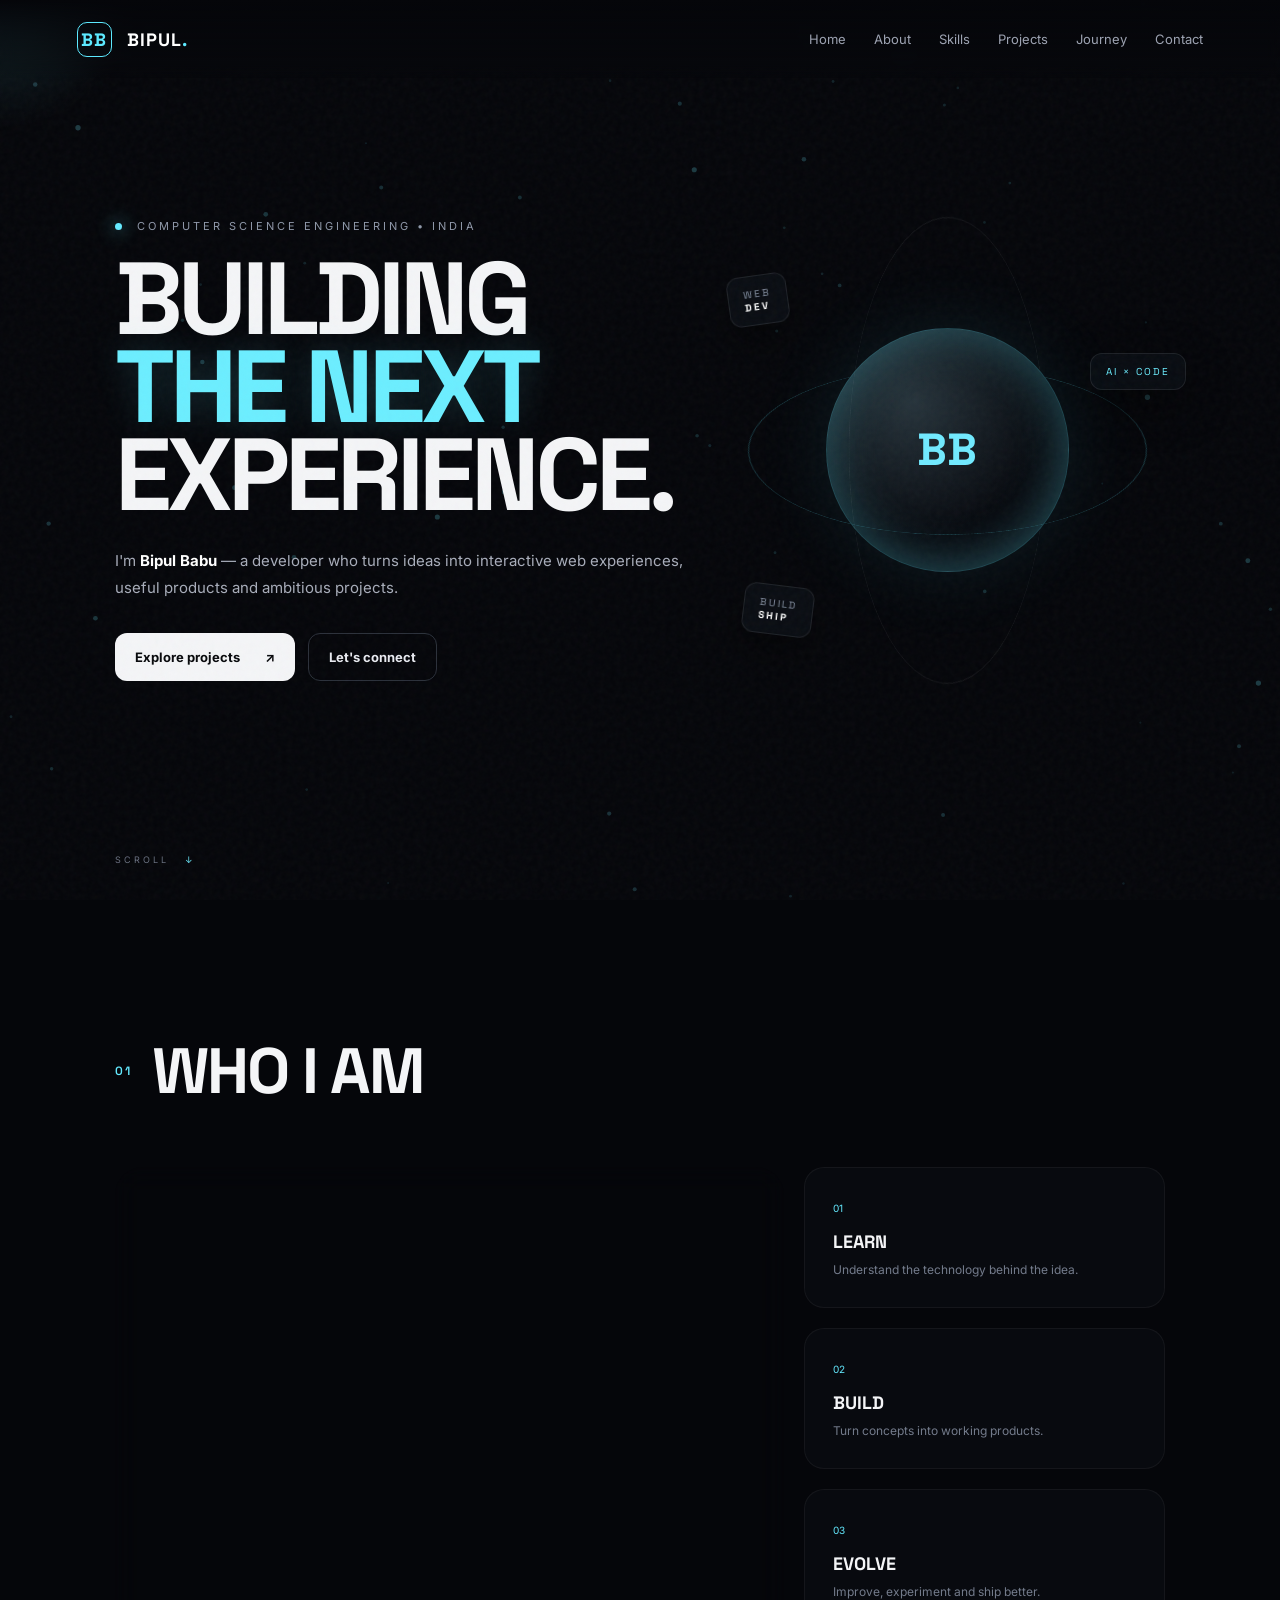
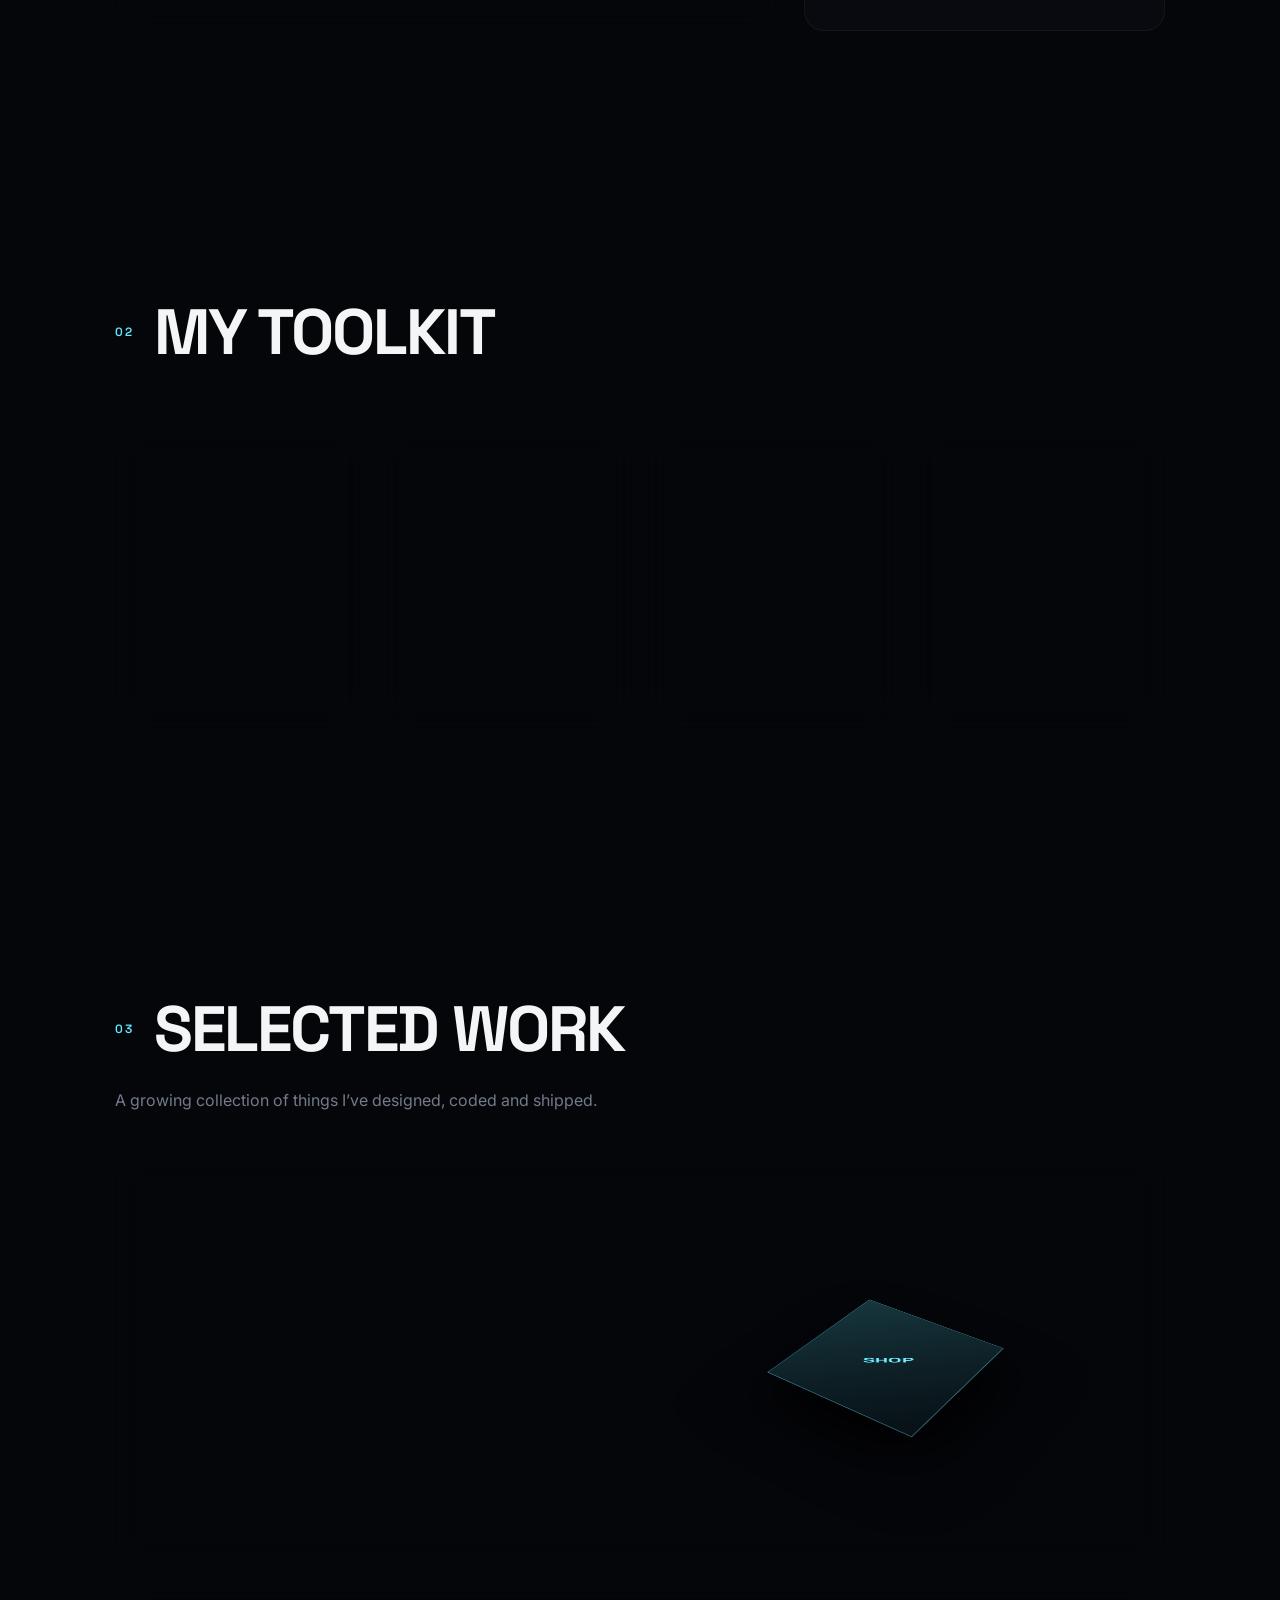
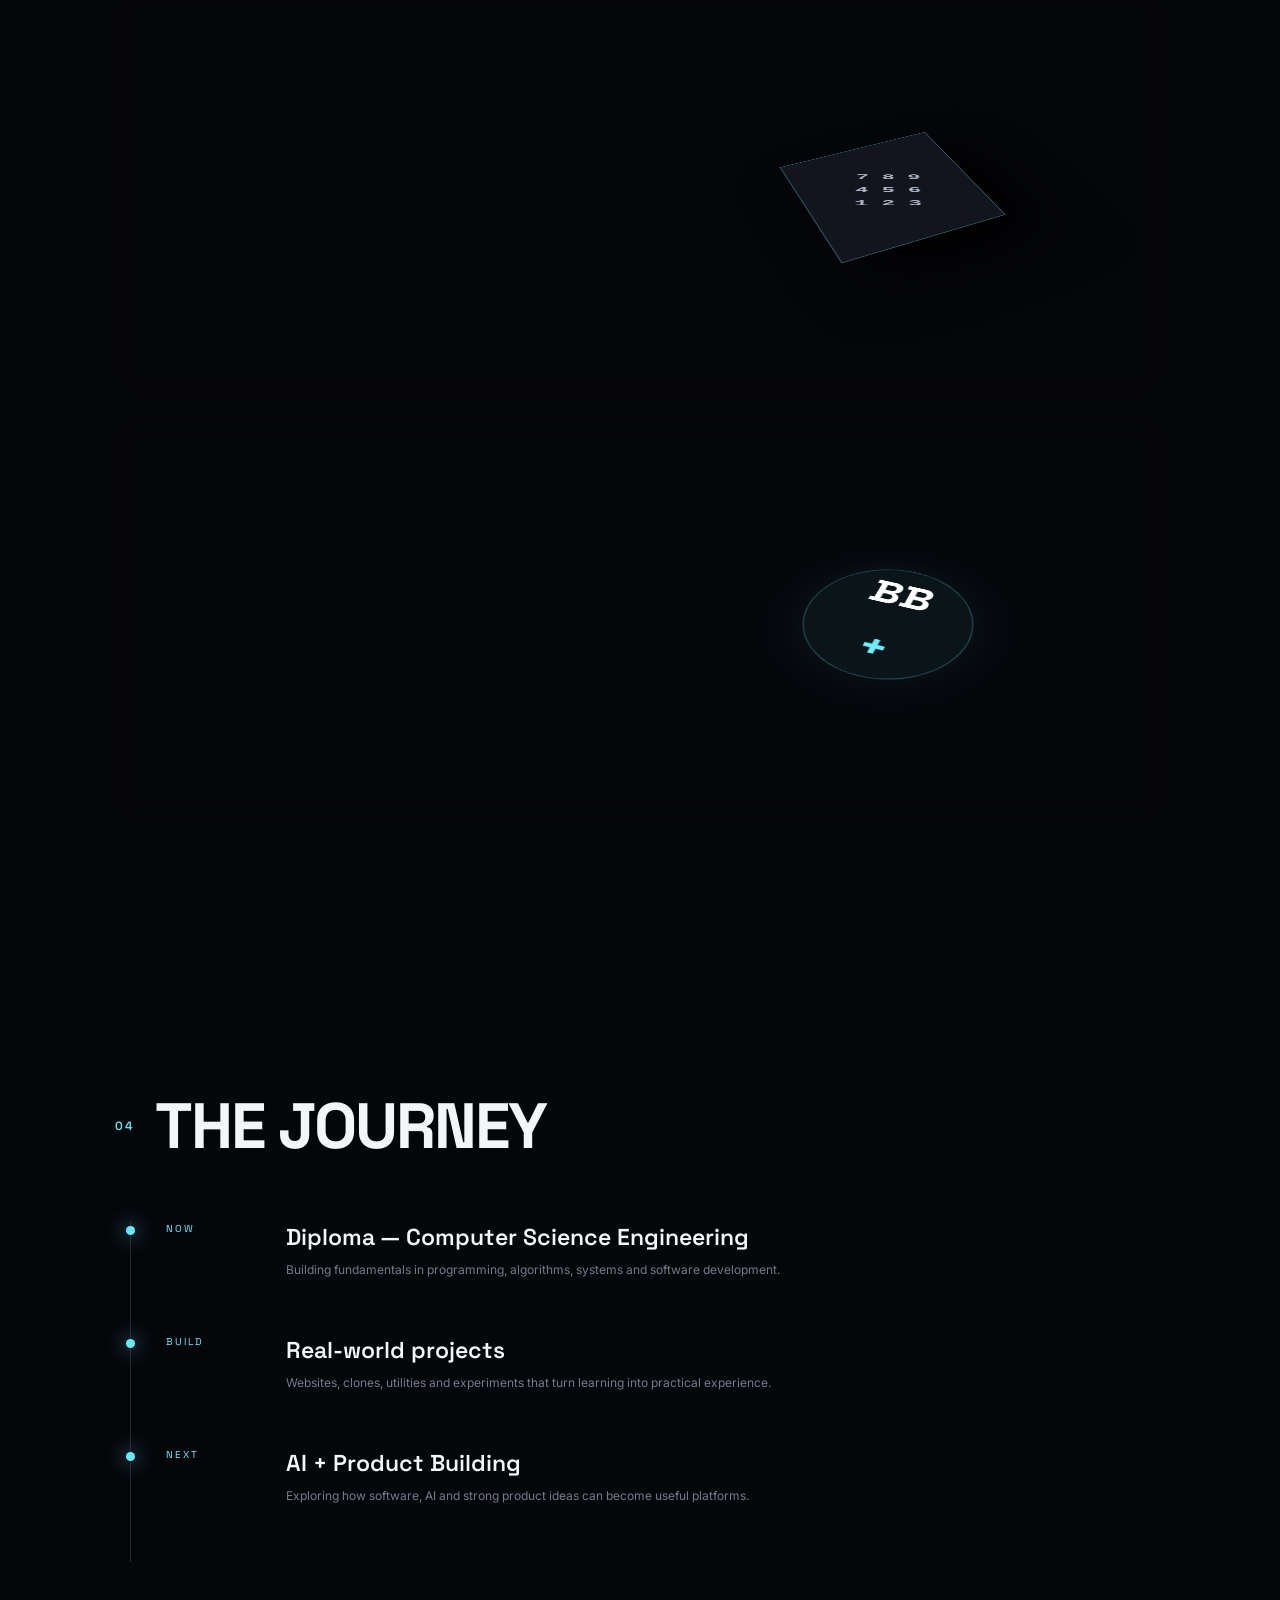
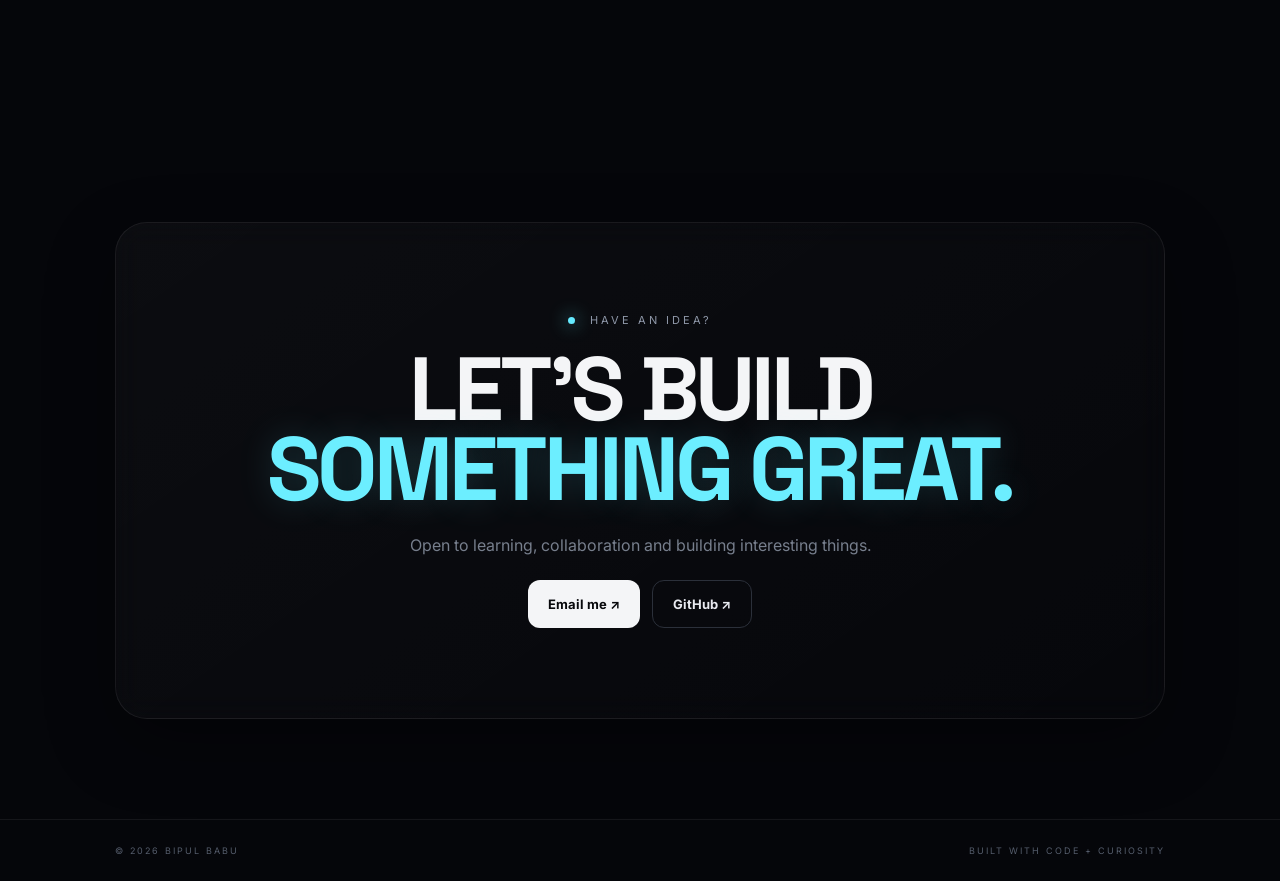
==== index.html @ e961d366 "Update project link for NexaCart" ====
<!DOCTYPE html>
<html lang="en">
<head>
  <meta charset="UTF-8">
  <meta name="viewport" content="width=device-width, initial-scale=1.0">
  <meta name="description" content="Bipul Babu — Computer Science Engineering student, developer and builder.">
  <title>Bipul Babu | Developer Portfolio</title>
  <link rel="preconnect" href="https://fonts.googleapis.com">
  <link rel="preconnect" href="https://fonts.gstatic.com" crossorigin>
  <link href="https://fonts.googleapis.com/css2?family=Inter:wght@400;500;600;700;800&family=Space+Grotesk:wght@500;600;700&display=swap" rel="stylesheet">
  <link rel="stylesheet" href="style.css">
</head>
<body>
  <div class="cursor-glow"></div>
  <canvas id="scene"></canvas>
  <div class="noise"></div>

  <header class="nav">
    <a class="brand" href="#home"><span>BB</span> BIPUL<span class="dot">.</span></a>
    <button class="menu-btn" aria-label="Open menu"><span></span><span></span></button>
    <nav>
      <a href="#home">Home</a><a href="#about">About</a><a href="#skills">Skills</a>
      <a href="#projects">Projects</a><a href="#journey">Journey</a><a href="#contact">Contact</a>
    </nav>
  </header>

  <main>
    <section id="home" class="hero">
      <div class="hero-copy reveal">
        <p class="eyebrow"><i></i> COMPUTER SCIENCE ENGINEERING • INDIA</p>
        <h1>BUILDING<br><span>THE NEXT</span><br>EXPERIENCE.</h1>
        <p class="hero-text">I'm <b>Bipul Babu</b> — a developer who turns ideas into interactive web experiences, useful products and ambitious projects.</p>
        <div class="hero-actions">
          <a class="btn primary" href="#projects">Explore projects <b>↗</b></a>
          <a class="btn ghost" href="#contact">Let's connect</a>
        </div>
      </div>
      <div class="hero-orb">
        <div class="orb-ring ring1"></div><div class="orb-ring ring2"></div>
        <div class="orb-core"><span>BB</span></div>
        <div class="float-card c1">WEB<br><strong>DEV</strong></div>
        <div class="float-card c2">AI × CODE</div>
        <div class="float-card c3">BUILD<br><strong>SHIP</strong></div>
      </div>
      <div class="scroll">SCROLL <span>↓</span></div>
    </section>

    <section id="about" class="section about">
      <div class="section-head reveal"><span>01</span><h2>WHO I AM</h2></div>
      <div class="about-grid">
        <div class="about-card glass reveal">
          <p class="big">Curious mind.<br><span>Builder's mindset.</span></p>
          <p>I’m a Computer Science Engineering diploma student focused on coding, web development and AI-powered technology. I enjoy learning by building real projects—not just watching tutorials.</p>
          <div class="stats"><div><b>∞</b><small>Curiosity</small></div><div><b>24/7</b><small>Learning</small></div><div><b>1</b><small>Goal: Build</small></div></div>
        </div>
        <div class="about-side reveal">
          <div class="mini-card"><span>01</span><b>LEARN</b><p>Understand the technology behind the idea.</p></div>
          <div class="mini-card"><span>02</span><b>BUILD</b><p>Turn concepts into working products.</p></div>
          <div class="mini-card"><span>03</span><b>EVOLVE</b><p>Improve, experiment and ship better.</p></div>
        </div>
      </div>
    </section>

    <section id="skills" class="section">
      <div class="section-head reveal"><span>02</span><h2>MY TOOLKIT</h2></div>
      <div class="skills-grid">
        <div class="skill-card glass reveal"><span>01</span><h3>FRONTEND</h3><p>HTML • CSS • JavaScript</p><div class="skill-orbit">{"code":"&lt;/&gt;"}</div></div>
        <div class="skill-card glass reveal"><span>02</span><h3>PROGRAMMING</h3><p>C • Python • Problem Solving</p><div class="skill-orbit">{"logic":"01"}</div></div>
        <div class="skill-card glass reveal"><span>03</span><h3>TOOLS</h3><p>Git • GitHub • VS Code</p><div class="skill-orbit">{"ship":true}</div></div>
        <div class="skill-card glass reveal"><span>04</span><h3>EXPLORING</h3><p>AI • App Ideas • Product Building</p><div class="skill-orbit">{"future":"∞"}</div></div>
      </div>
    </section>
    

    <section id="projects" class="section projects">
      <div class="section-head reveal"><span>03</span><h2>SELECTED WORK</h2></div>
      <p class="section-sub reveal">A growing collection of things I’ve designed, coded and shipped.</p>
      <div class="project-list">
        <article class="project glass reveal">
          <div class="project-no">01</div><div class="project-info"><p>ECOMMERCE • HTML / CSS / JS</p><h3>NEXA<br><em>CART</em></h3><span>Responsive shopping experience with product search, cart, wishlist, login and checkout UI.</span><div class="tags"><b>SEARCH</b><b>CART</b><b>WISHLIST</b><b>RESPONSIVE</b></div></div>
          <div class="project-visual amazon"><div class="cube"><span>SHOP</span></div></div>
          <a class="project-link" href="https://bipulbabu.github.io/portfolio/amazon-clone/" target="_blank" aria-label="NexaCart project link">↗</a>
        </article>
        <article class="project glass reveal">
          <div class="project-no">02</div><div class="project-info"><p>UTILITY • HTML / CSS / JS</p><h3>SMART<br><em>CALCULATOR</em></h3><span>A clean responsive calculator project built to practice interactive JavaScript and UI logic.</span><div class="tags"><b>JAVASCRIPT</b><b>UI</b><b>LOGIC</b></div></div>
          <div class="project-visual calc"><div class="calc3d"><span>7 8 9<br>4 5 6<br>1 2 3</span></div></div>
<a class="project-link" href="https://bipulbabu.github.io/portfolio/calcsphere/" target="_blank" aria-label="CalcSphere project link">↗</a>
          
        </article>
        <article class="project glass reveal">
          <div class="project-no">03</div><div class="project-info"><p>PORTFOLIO • HTML / CSS / JS</p><h3>THIS<br><em>PORTFOLIO</em></h3><span>A 3D-inspired personal space designed to grow with future projects and experiments.</span><div class="tags"><b>3D UI</b><b>ANIMATION</b><b>GITHUB</b></div></div>
          <div class="project-visual future"><div class="future3d">BB<span>+</span></div></div>
          <a class="project-link" href="#home" aria-label="Portfolio home">↗</a>
        </article>
      </div>
    </section>

    <section id="journey" class="section journey">
      <div class="section-head reveal"><span>04</span><h2>THE JOURNEY</h2></div>
      <div class="timeline">
        <div class="time-item reveal"><span>NOW</span><div><h3>Diploma — Computer Science Engineering</h3><p>Building fundamentals in programming, algorithms, systems and software development.</p></div></div>
        <div class="time-item reveal"><span>BUILD</span><div><h3>Real-world projects</h3><p>Websites, clones, utilities and experiments that turn learning into practical experience.</p></div></div>
        <div class="time-item reveal"><span>NEXT</span><div><h3>AI + Product Building</h3><p>Exploring how software, AI and strong product ideas can become useful platforms.</p></div></div>
      </div>
    </section>

    <section id="contact" class="section contact">
      <div class="contact-box glass reveal">
        <p class="eyebrow"><i></i> HAVE AN IDEA?</p>
        <h2>LET'S BUILD<br><span>SOMETHING GREAT.</span></h2>
        <p>Open to learning, collaboration and building interesting things.</p>
        <div class="contact-actions">
          <a class="btn primary" href="mailto:bipulbabu333@gmail.com">Email me ↗</a>
          <a class="btn ghost" href="https://github.com/bipulbabu" target="_blank" rel="noopener">GitHub ↗</a>
        </div>
      </div>
    </section>
  </main>

  <footer><span>© 2026 BIPUL BABU</span><span>BUILT WITH CODE + CURIOSITY</span></footer>
  <script src="script.js"></script>
</body>
</html>
---- style.css ----
*{box-sizing:border-box;margin:0;padding:0}html{scroll-behavior:smooth}body{background:#05060a;color:#f4f5f7;font-family:Inter,Arial,sans-serif;overflow-x:hidden}.noise{position:fixed;inset:0;pointer-events:none;z-index:20;opacity:.035;background-image:url("data:image/svg+xml,%3Csvg viewBox='0 0 180 180' xmlns='http://www.w3.org/2000/svg'%3E%3Cfilter id='n'%3E%3CfeTurbulence type='fractalNoise' baseFrequency='.9' numOctaves='4' stitchTiles='stitch'/%3E%3C/filter%3E%3Crect width='100%25' height='100%25' filter='url(%23n)'/%3E%3C/svg%3E")}.cursor-glow{position:fixed;width:280px;height:280px;border-radius:50%;pointer-events:none;z-index:1;transform:translate(-50%,-50%);background:radial-gradient(circle,rgba(104,240,255,.13),transparent 65%);mix-blend-mode:screen}#scene{position:fixed;inset:0;width:100%;height:100%;z-index:-2;opacity:.7}.nav{position:fixed;top:0;left:0;right:0;height:78px;display:flex;align-items:center;justify-content:space-between;padding:0 6vw;z-index:30;background:linear-gradient(#05060a,transparent);backdrop-filter:blur(8px)}.brand{font:700 18px "Space Grotesk";color:#fff;text-decoration:none;letter-spacing:1px}.brand span:first-child{display:inline-grid;place-items:center;width:35px;height:35px;margin-right:9px;border:1px solid #5de9ff;border-radius:10px;color:#5de9ff}.brand .dot{color:#5de9ff}.nav nav{display:flex;gap:28px}.nav nav a{color:#9da3b2;text-decoration:none;font-size:13px}.nav nav a:hover{color:#fff}.menu-btn{display:none}.hero{min-height:100vh;display:flex;align-items:center;position:relative;padding:100px 9vw}.hero-copy{width:56%;z-index:2}.eyebrow{font-size:11px;letter-spacing:3px;color:#8f98a9;margin-bottom:22px}.eyebrow i{display:inline-block;width:7px;height:7px;border-radius:50%;background:#65eaff;box-shadow:0 0 18px #65eaff;margin-right:9px}.hero h1{font:700 clamp(54px,8vw,120px)/.86 "Space Grotesk";letter-spacing:-5px}.hero h1 span,.contact h2 span{color:#6ceeff;text-shadow:0 0 35px rgba(108,238,255,.18)}.hero-text{max-width:590px;color:#a8adba;line-height:1.8;margin:28px 0 32px;font-size:15px}.hero-text b{color:#fff}.hero-actions{display:flex;gap:13px}.btn{display:inline-flex;align-items:center;gap:25px;padding:15px 20px;border-radius:12px;text-decoration:none;font-size:13px;font-weight:700}.primary{background:#f4f5f7;color:#08090c}.ghost{border:1px solid #2b303a;color:#e8eaf0}.hero-orb{position:absolute;right:7%;width:min(38vw,510px);height:min(38vw,510px);min-width:310px;min-height:310px;transform-style:preserve-3d;animation:float 7s ease-in-out infinite}.orb-core{position:absolute;inset:25%;border-radius:50%;display:grid;place-items:center;background:radial-gradient(circle at 35% 30%,#26333b,#07090e 60%);box-shadow:inset 0 0 50px #62eaff55,0 0 80px #55eaff18;transform:translateZ(60px);border:1px solid #5ee9ff44}.orb-core span{font:700 45px "Space Grotesk";color:#71eaff}.orb-ring{position:absolute;inset:9%;border:1px solid #5de9ff38;border-radius:50%;transform:rotateX(65deg) rotateZ(15deg)}.ring2{inset:2%;transform:rotateY(65deg) rotateZ(-20deg);border-color:#fff1}.float-card{position:absolute;padding:11px 15px;border:1px solid #ffffff16;background:#0b0e14cc;backdrop-filter:blur(12px);border-radius:12px;font:10px "Space Grotesk";letter-spacing:2px;color:#8792a4;box-shadow:0 15px 40px #0008}.float-card strong{color:#fff}.c1{top:14%;left:5%;transform:rotate(-8deg)}.c2{right:1%;top:30%;color:#6ceeff}.c3{bottom:12%;left:8%;transform:rotate(7deg)}.scroll{position:absolute;bottom:35px;left:9vw;color:#697080;font-size:9px;letter-spacing:3px}.scroll span{color:#6ceeff;margin-left:10px}.section{padding:130px 9vw;position:relative}.section-head{display:flex;align-items:center;gap:20px;margin-bottom:55px}.section-head span{color:#63eaff;font:600 12px "Space Grotesk";letter-spacing:2px}.section-head h2{font:700 clamp(34px,5vw,65px) "Space Grotesk";letter-spacing:-2px}.glass{background:linear-gradient(145deg,#ffffff08,#ffffff02);border:1px solid #ffffff12;box-shadow:0 25px 70px #0005;backdrop-filter:blur(14px)}.about-grid{display:grid;grid-template-columns:1.3fr .7fr;gap:20px}.about-card{padding:45px;border-radius:28px}.big{font:600 clamp(32px,4vw,58px)/1.02 "Space Grotesk";letter-spacing:-2px}.big span{color:#707989}.about-card>p:nth-child(2){max-width:620px;color:#8f96a5;line-height:1.8;margin:30px 0}.stats{display:flex;gap:50px;border-top:1px solid #fff1;padding-top:25px}.stats b{display:block;font:700 25px "Space Grotesk"}.stats small{color:#666e7d;font-size:10px;letter-spacing:1px}.about-side{display:grid;gap:20px}.mini-card{padding:28px;border:1px solid #ffffff0d;border-radius:20px;background:#080a0f}.mini-card span{font-size:10px;color:#64eaff}.mini-card b{display:block;margin:14px 0 7px;font:700 18px "Space Grotesk"}.mini-card p{color:#737b8b;font-size:12px;line-height:1.6}.skills-grid{display:grid;grid-template-columns:repeat(4,1fr);gap:15px}.skill-card{min-height:300px;border-radius:22px;padding:25px;position:relative;overflow:hidden}.skill-card>span{font-size:10px;color:#64eaff}.skill-card h3{font:700 22px "Space Grotesk";margin-top:60px}.skill-card p{font-size:12px;color:#747c8b;margin-top:8px;line-height:1.6}.skill-orbit{position:absolute;bottom:-45px;right:-35px;width:160px;height:160px;border:1px solid #5de9ff26;border-radius:50%;display:grid;place-items:center;color:#6ceeff;font:12px monospace;box-shadow:0 0 60px #5de9ff0c}.skill-orbit:before{content:"";position:absolute;inset:25px;border:1px dashed #ffffff16;border-radius:50%}.section-sub{color:#737b89;margin-top:-35px;margin-bottom:45px}.project-list{display:grid;gap:20px}.project{min-height:410px;border-radius:28px;display:grid;grid-template-columns:55px 1fr .75fr 55px;align-items:center;padding:35px;overflow:hidden;position:relative;transition:.5s}.project:hover{transform:translateY(-6px);border-color:#63eaff33}.project-no{align-self:start;color:#646c7b;font:12px "Space Grotesk"}.project-info p{font-size:9px;letter-spacing:2px;color:#6ceeff}.project-info h3{font:700 clamp(35px,5vw,68px)/.86 "Space Grotesk";letter-spacing:-3px;margin:16px 0}.project-info h3 em{font-style:normal;color:#687181}.project-info>span{display:block;max-width:470px;color:#7f8795;font-size:12px;line-height:1.7}.tags{display:flex;flex-wrap:wrap;gap:7px;margin-top:20px}.tags b{font-size:8px;letter-spacing:1px;border:1px solid #fff1;padding:7px 9px;border-radius:99px;color:#8790a0}.project-link{width:42px;height:42px;border:1px solid #fff2;border-radius:50%;display:grid;place-items:center;color:#fff;text-decoration:none}.project-visual{height:300px;display:grid;place-items:center;perspective:800px}.cube,.calc3d,.future3d{width:170px;height:170px;display:grid;place-items:center;transform:rotateX(55deg) rotateZ(35deg);border:1px solid #5de9ff55;box-shadow:20px 30px 70px #000}.cube{background:linear-gradient(135deg,#17363e,#071015);animation:spin 9s linear infinite}.cube span{transform:rotateZ(-35deg) rotateX(-55deg);font:700 20px "Space Grotesk";color:#6ceeff}.calc3d{background:#12151d;transform:rotateX(55deg) rotateZ(-25deg);box-shadow:25px 35px 70px #000}.calc3d span{transform:rotateZ(25deg) rotateX(-55deg);font:700 22px monospace;line-height:1.8;color:#aeb7c7}.future3d{border-radius:50%;background:#0a1519;box-shadow:0 0 70px #5de9ff18;transform:rotateX(50deg) rotateZ(20deg);animation:pulse 3s infinite}.future3d{font:700 50px "Space Grotesk";color:#fff}.future3d span{color:#6ceeff}.timeline{max-width:850px;border-left:1px solid #fff2;margin-left:15px}.time-item{display:grid;grid-template-columns:90px 1fr;gap:30px;padding:0 0 55px 35px;position:relative}.time-item:before{content:"";position:absolute;left:-5px;top:4px;width:9px;height:9px;border-radius:50%;background:#64eaff;box-shadow:0 0 20px #64eaff}.time-item>span{font:10px "Space Grotesk";color:#64eaff;letter-spacing:2px}.time-item h3{font:600 23px "Space Grotesk"}.time-item p{color:#737b89;font-size:12px;line-height:1.7;margin-top:8px}.contact{padding-bottom:100px}.contact-box{text-align:center;padding:90px 30px;border-radius:32px}.contact h2{font:700 clamp(45px,7vw,90px)/.9 "Space Grotesk";letter-spacing:-4px}.contact-box>p:not(.eyebrow){color:#777f8d;margin:25px 0}.contact-actions{display:flex;justify-content:center;gap:12px}footer{display:flex;justify-content:space-between;padding:25px 9vw;border-top:1px solid #fff1;color:#555d6c;font-size:9px;letter-spacing:2px}@keyframes float{50%{transform:translateY(-18px) rotateY(8deg)}}@keyframes spin{to{transform:rotateX(55deg) rotateZ(395deg)}}@keyframes pulse{50%{box-shadow:0 0 100px #5de9ff35}}.reveal{opacity:0;transform:translateY(25px);transition:opacity .8s ease,transform .8s ease}.reveal.show{opacity:1;transform:none}@media(max-width:900px){.nav nav{display:none}.menu-btn{display:block;background:none;border:0}.menu-btn span{display:block;width:25px;height:1px;background:#fff;margin:6px}.nav.open nav{display:flex;position:absolute;top:78px;left:5vw;right:5vw;padding:20px;flex-direction:column;background:#090b10;border:1px solid #fff1;border-radius:15px}.hero{padding:120px 7vw 80px;display:block}.hero-copy{width:100%}.hero h1{font-size:15vw;letter-spacing:-3px}.hero-orb{position:relative;right:auto;margin:65px auto 20px;width:75vw;height:75vw}.section{padding:90px 7vw}.about-grid{grid-template-columns:1fr}.skills-grid{grid-template-columns:1fr 1fr}.project{grid-template-columns:35px 1fr 45px;padding:25px}.project-visual{display:none}.project-info h3{font-size:44px}.time-item{grid-template-columns:70px 1fr}.contact h2{letter-spacing:-2px}}@media(max-width:520px){.skills-grid{grid-template-columns:1fr}.stats{gap:22px}.about-card{padding:28px}.hero-actions,.contact-actions{flex-wrap:wrap}.project-info h3{font-size:38px}.section-head{margin-bottom:35px}footer{padding:25px 7vw;flex-direction:column;gap:10px}}
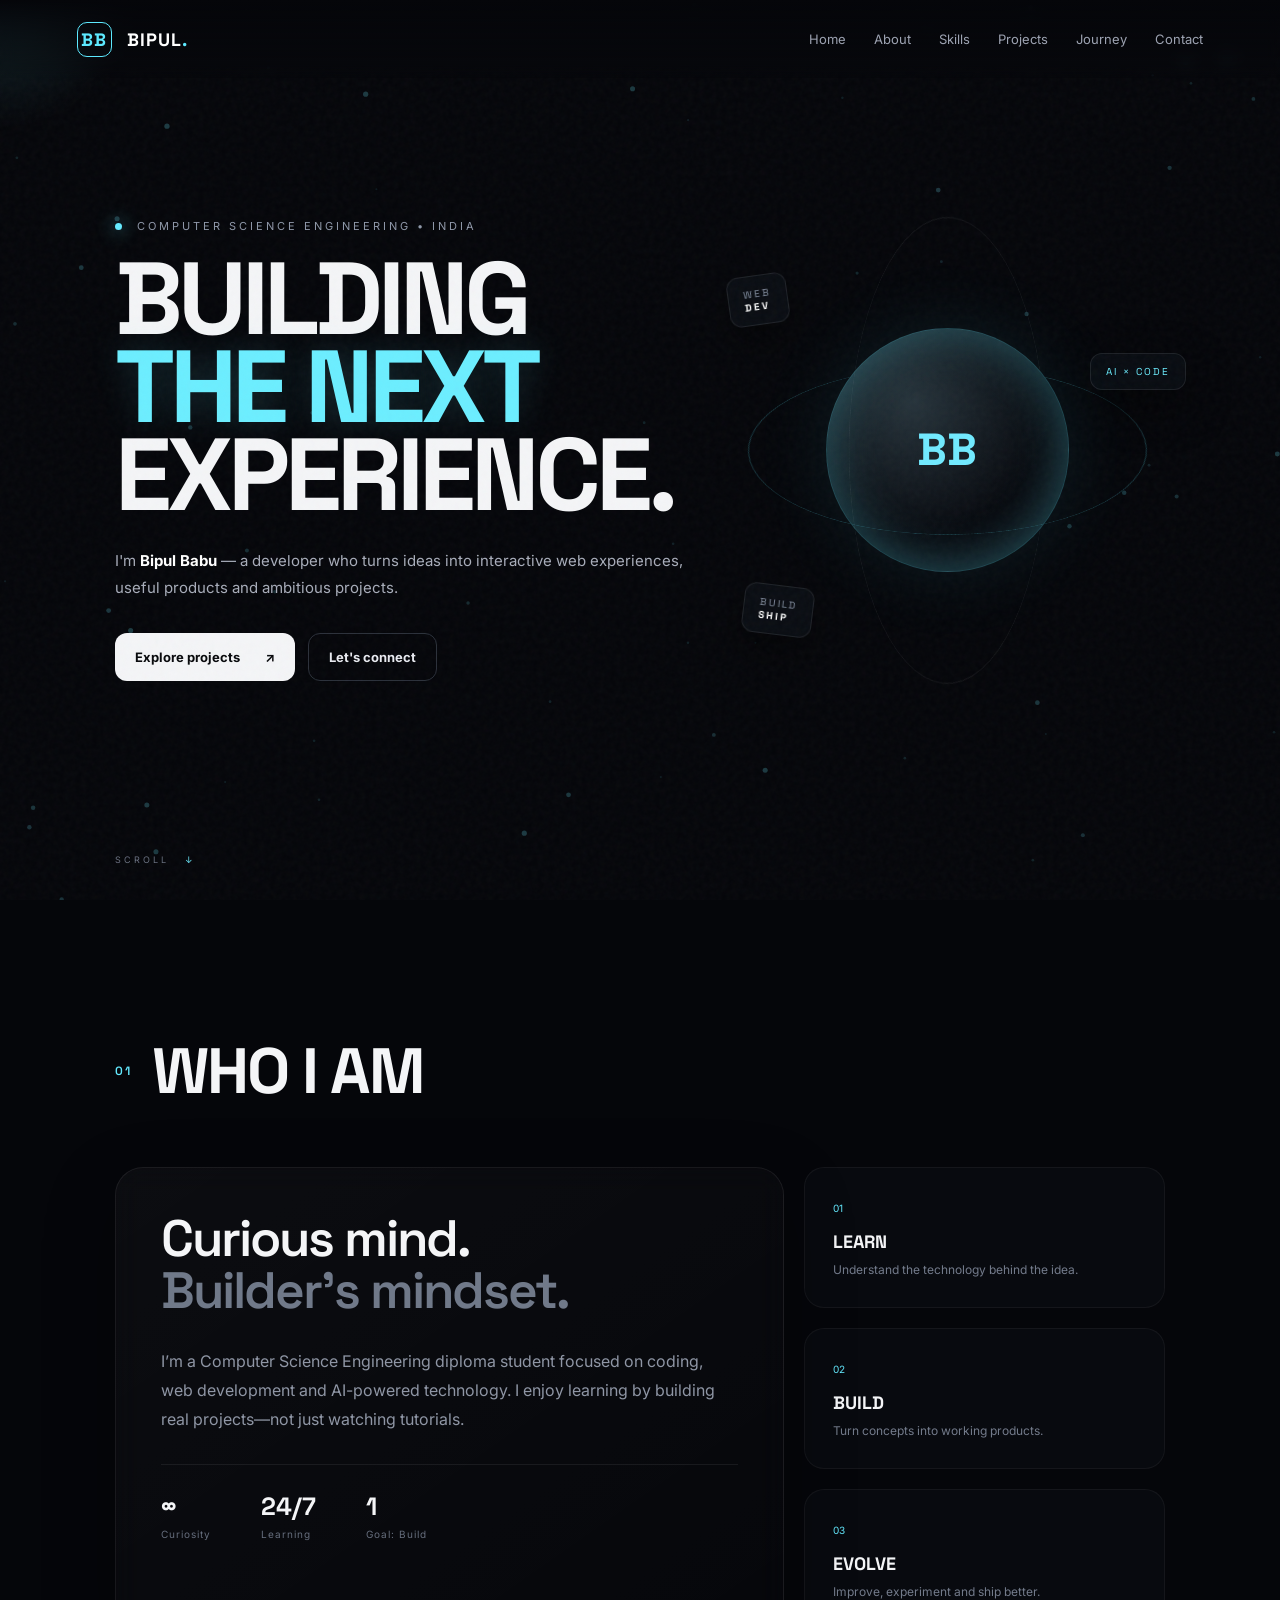
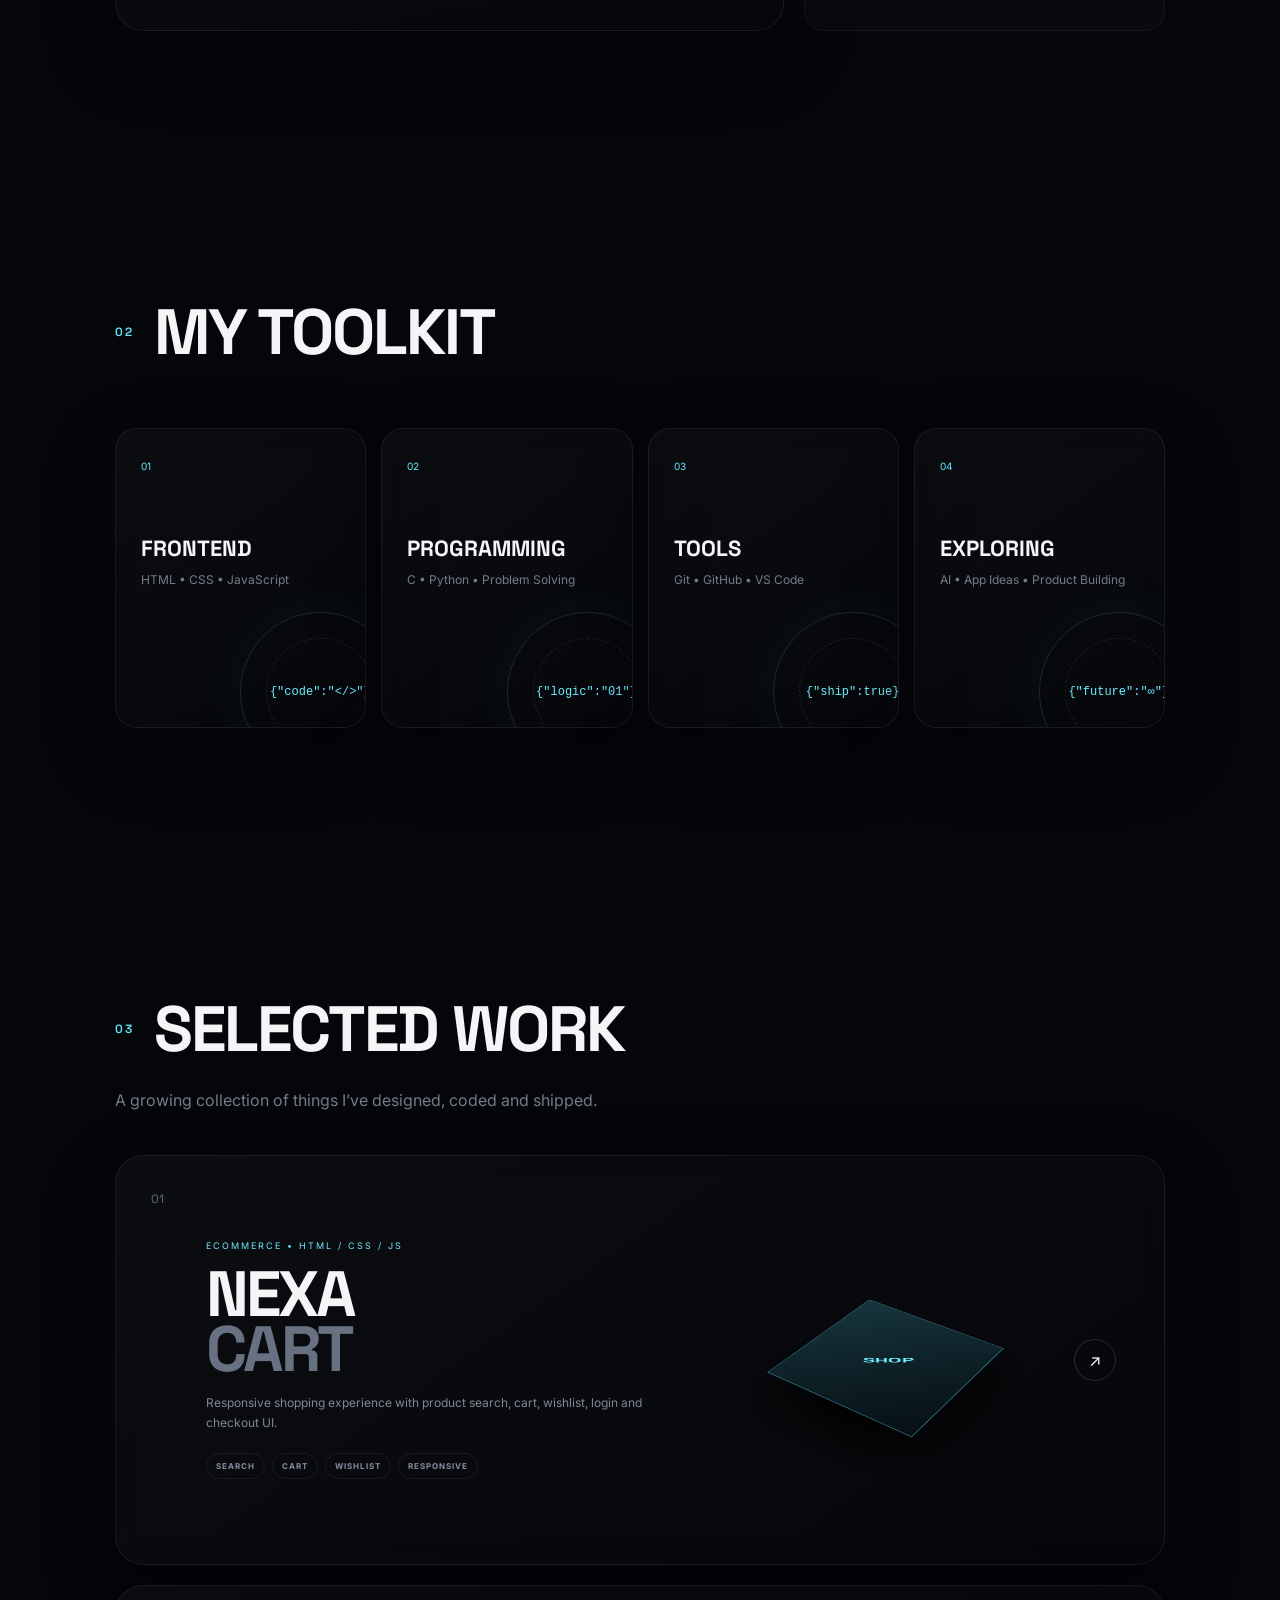
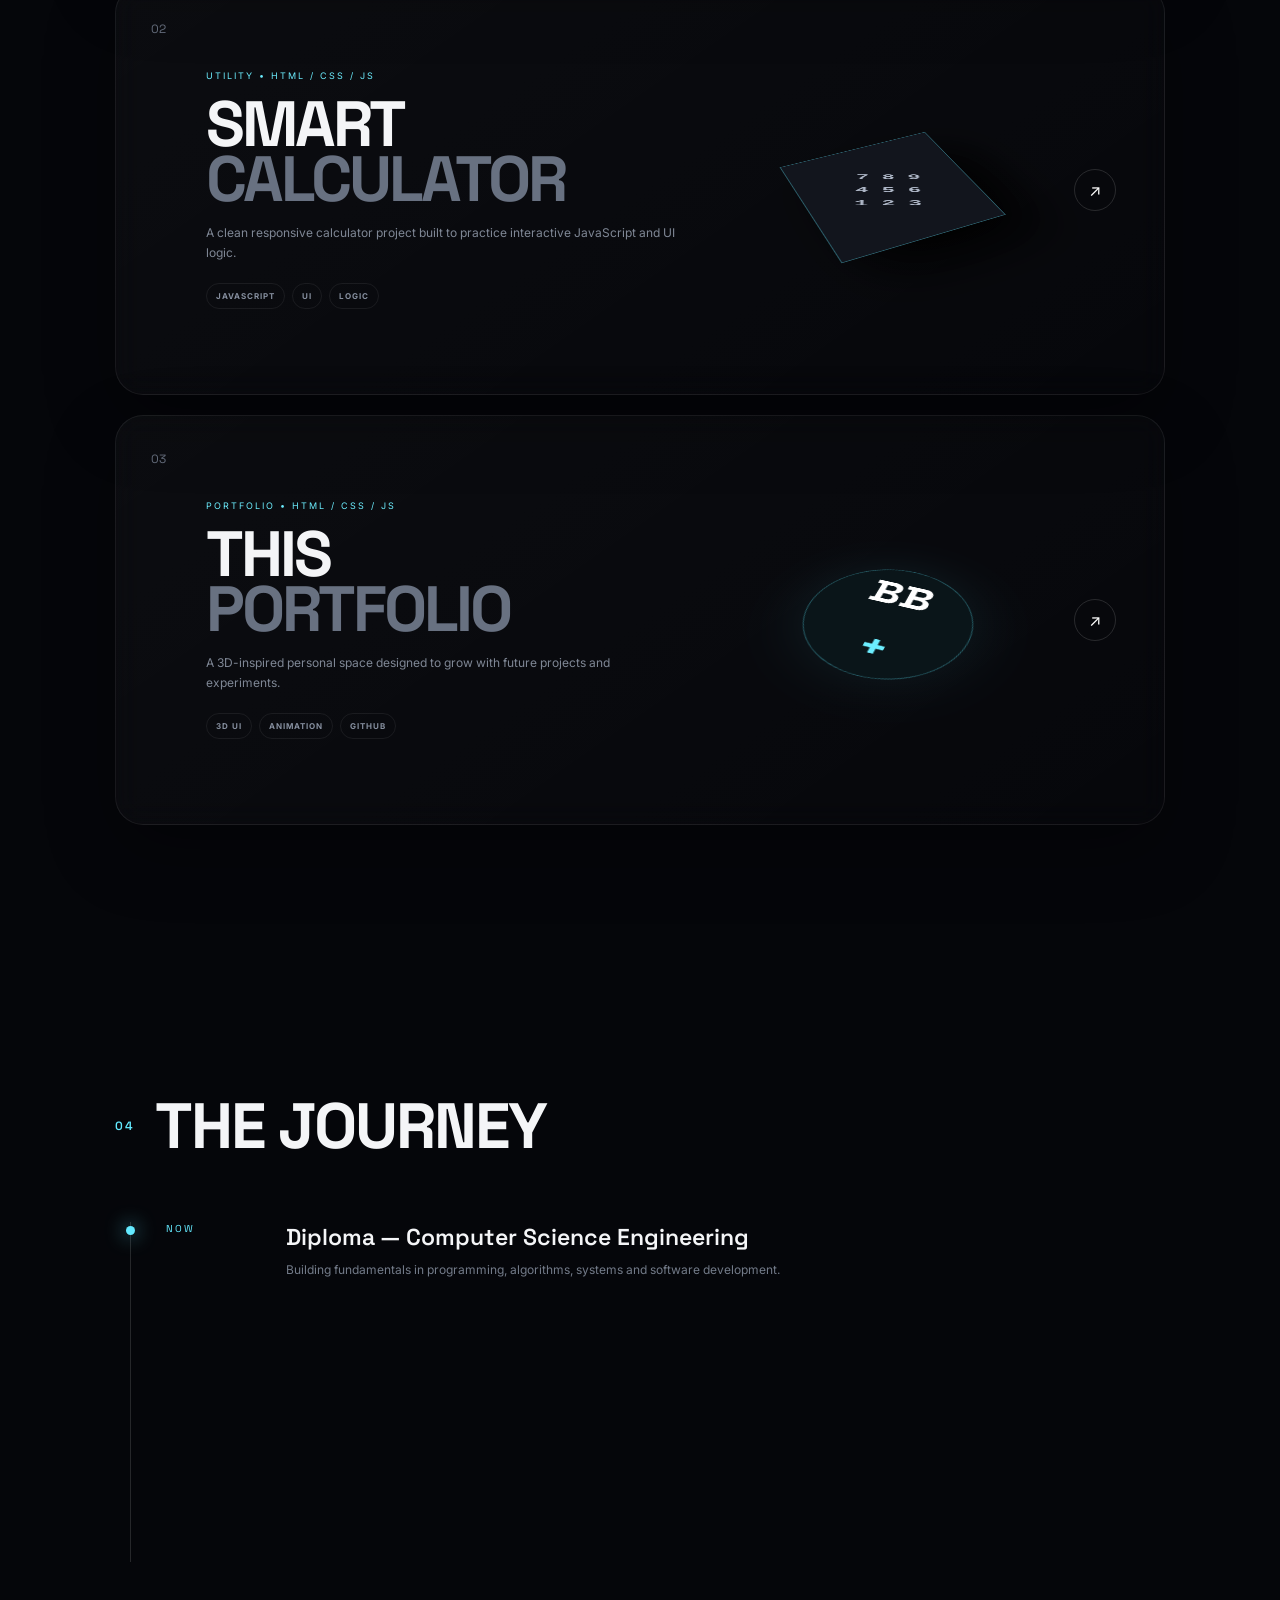
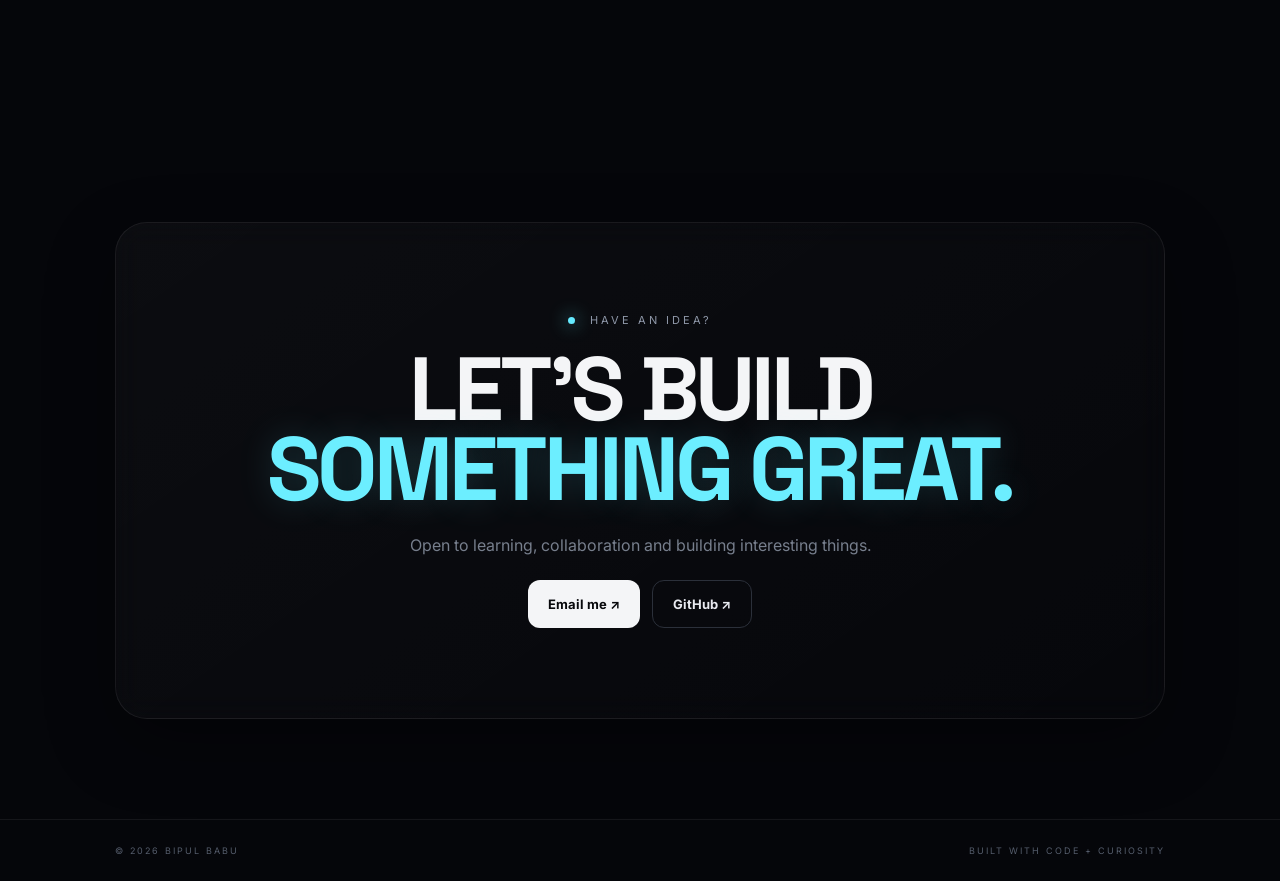
==== commit b23dd9aa: "Update NexaCart project link in index.html" ====
--- a/index.html
+++ b/index.html
@@ -79,7 +79,7 @@
         <article class="project glass reveal">
           <div class="project-no">01</div><div class="project-info"><p>ECOMMERCE • HTML / CSS / JS</p><h3>NEXA<br><em>CART</em></h3><span>Responsive shopping experience with product search, cart, wishlist, login and checkout UI.</span><div class="tags"><b>SEARCH</b><b>CART</b><b>WISHLIST</b><b>RESPONSIVE</b></div></div>
           <div class="project-visual amazon"><div class="cube"><span>SHOP</span></div></div>
-          <a class="project-link" href="https://bipulbabu.github.io/portfolio/amazon-clone/" target="_blank" aria-label="NexaCart project link">↗</a>
+          <a class="project-link" href="https://bipulbabu.github.io/portfolio/nexacart/index.html" target="_blank" aria-label="NexaCart project link">↗</a>
         </article>
         <article class="project glass reveal">
           <div class="project-no">02</div><div class="project-info"><p>UTILITY • HTML / CSS / JS</p><h3>SMART<br><em>CALCULATOR</em></h3><span>A clean responsive calculator project built to practice interactive JavaScript and UI logic.</span><div class="tags"><b>JAVASCRIPT</b><b>UI</b><b>LOGIC</b></div></div>
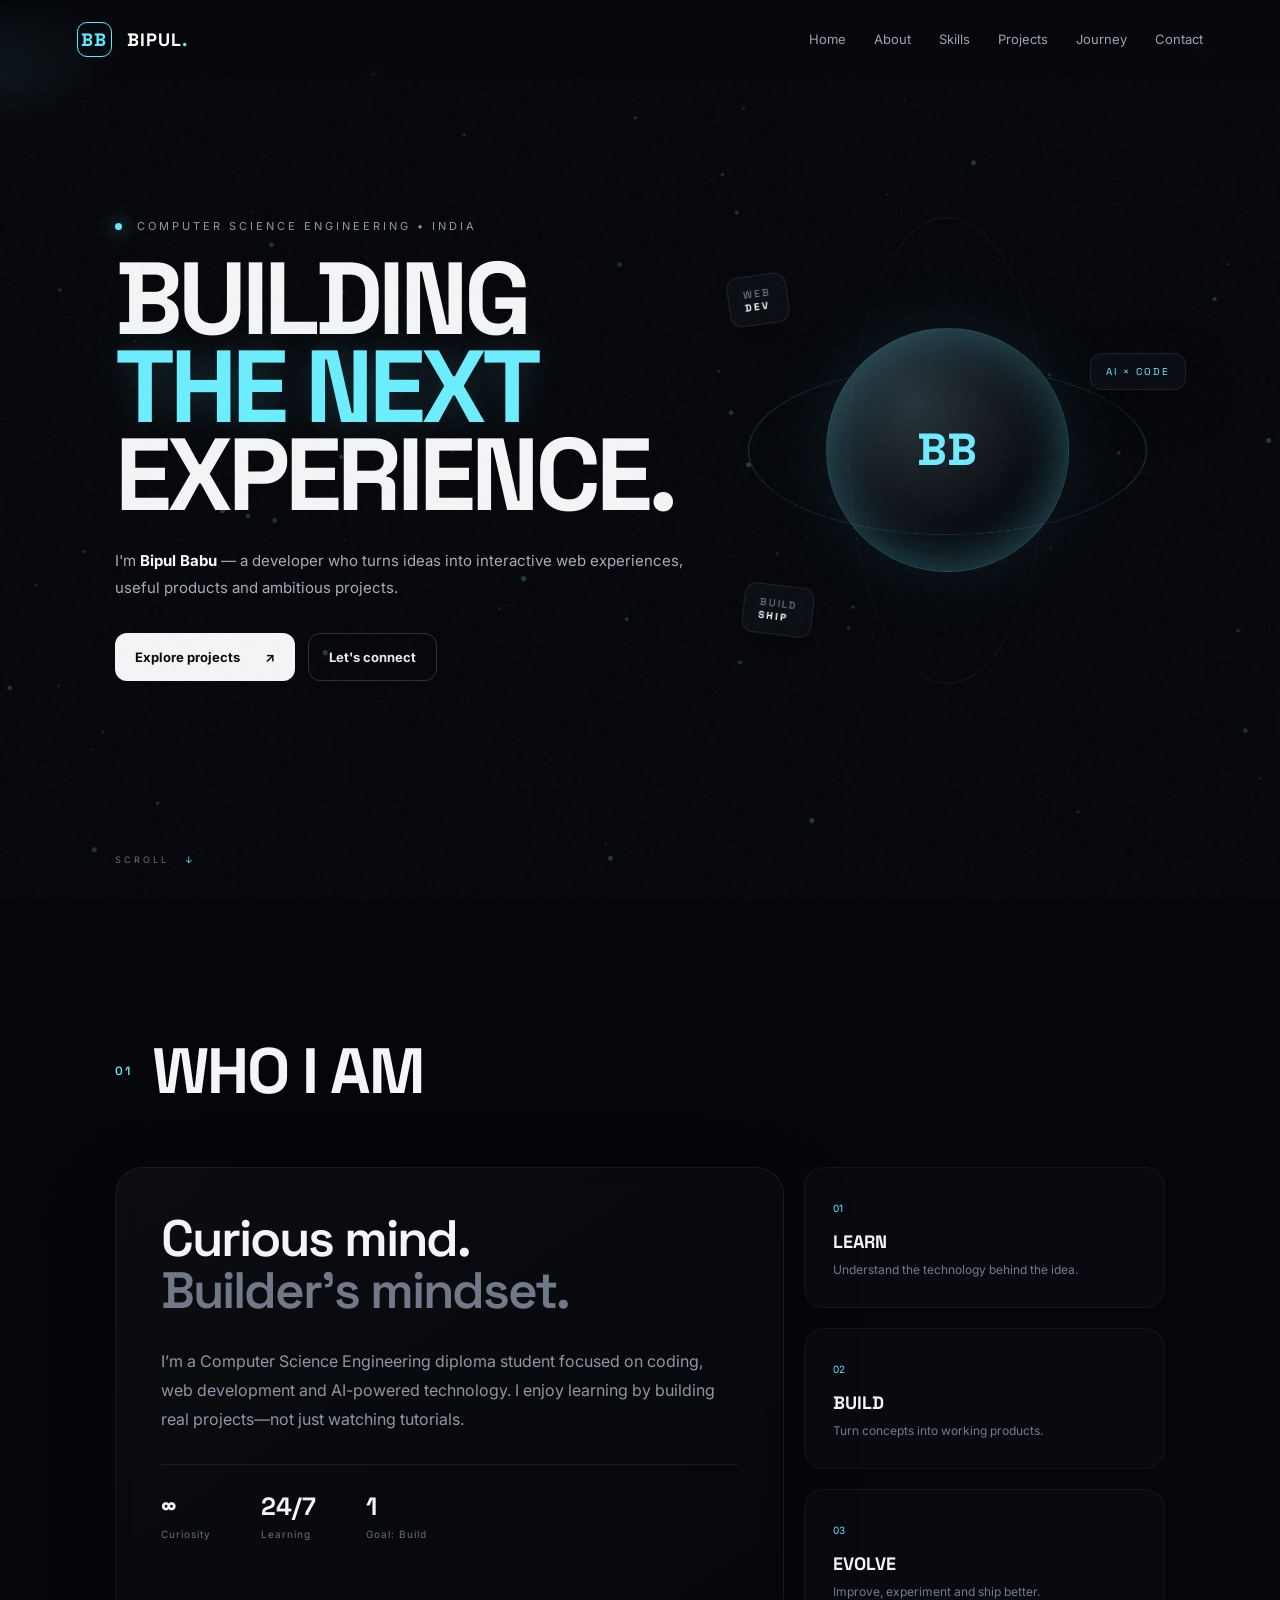
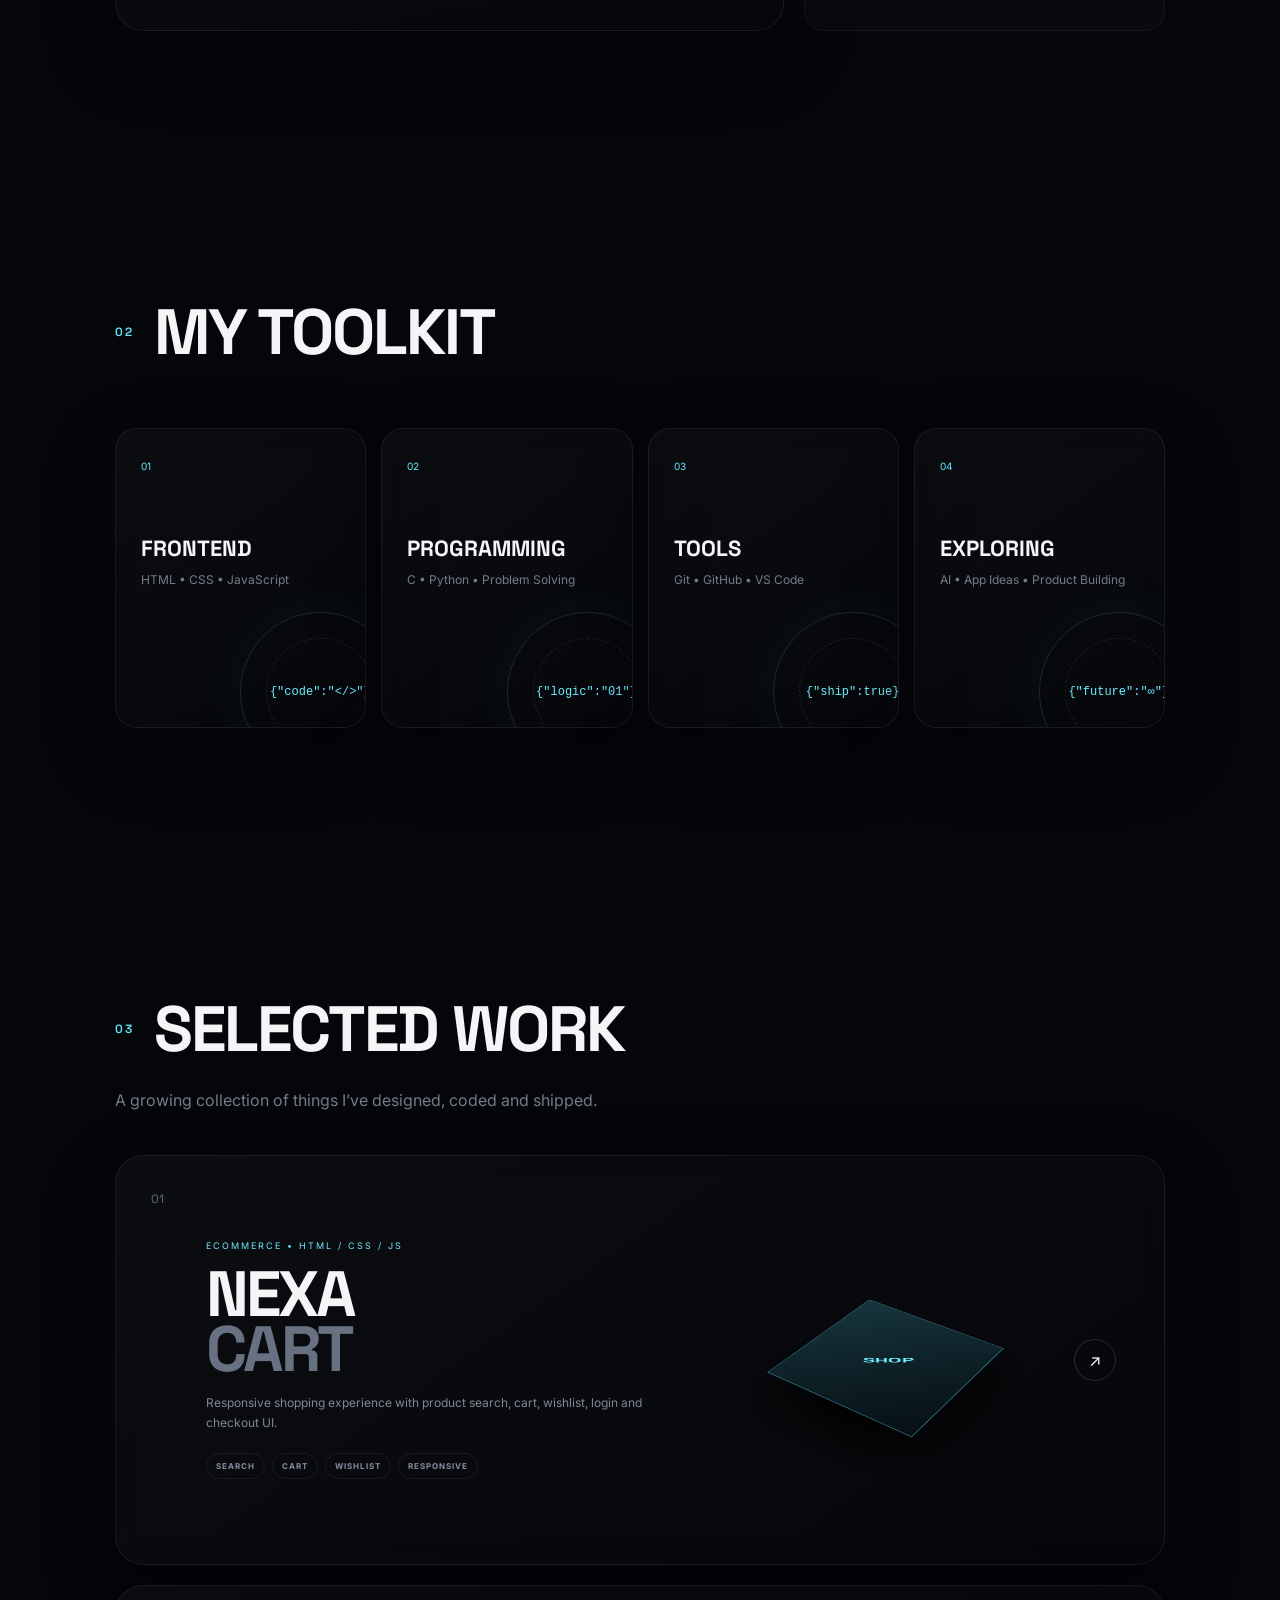
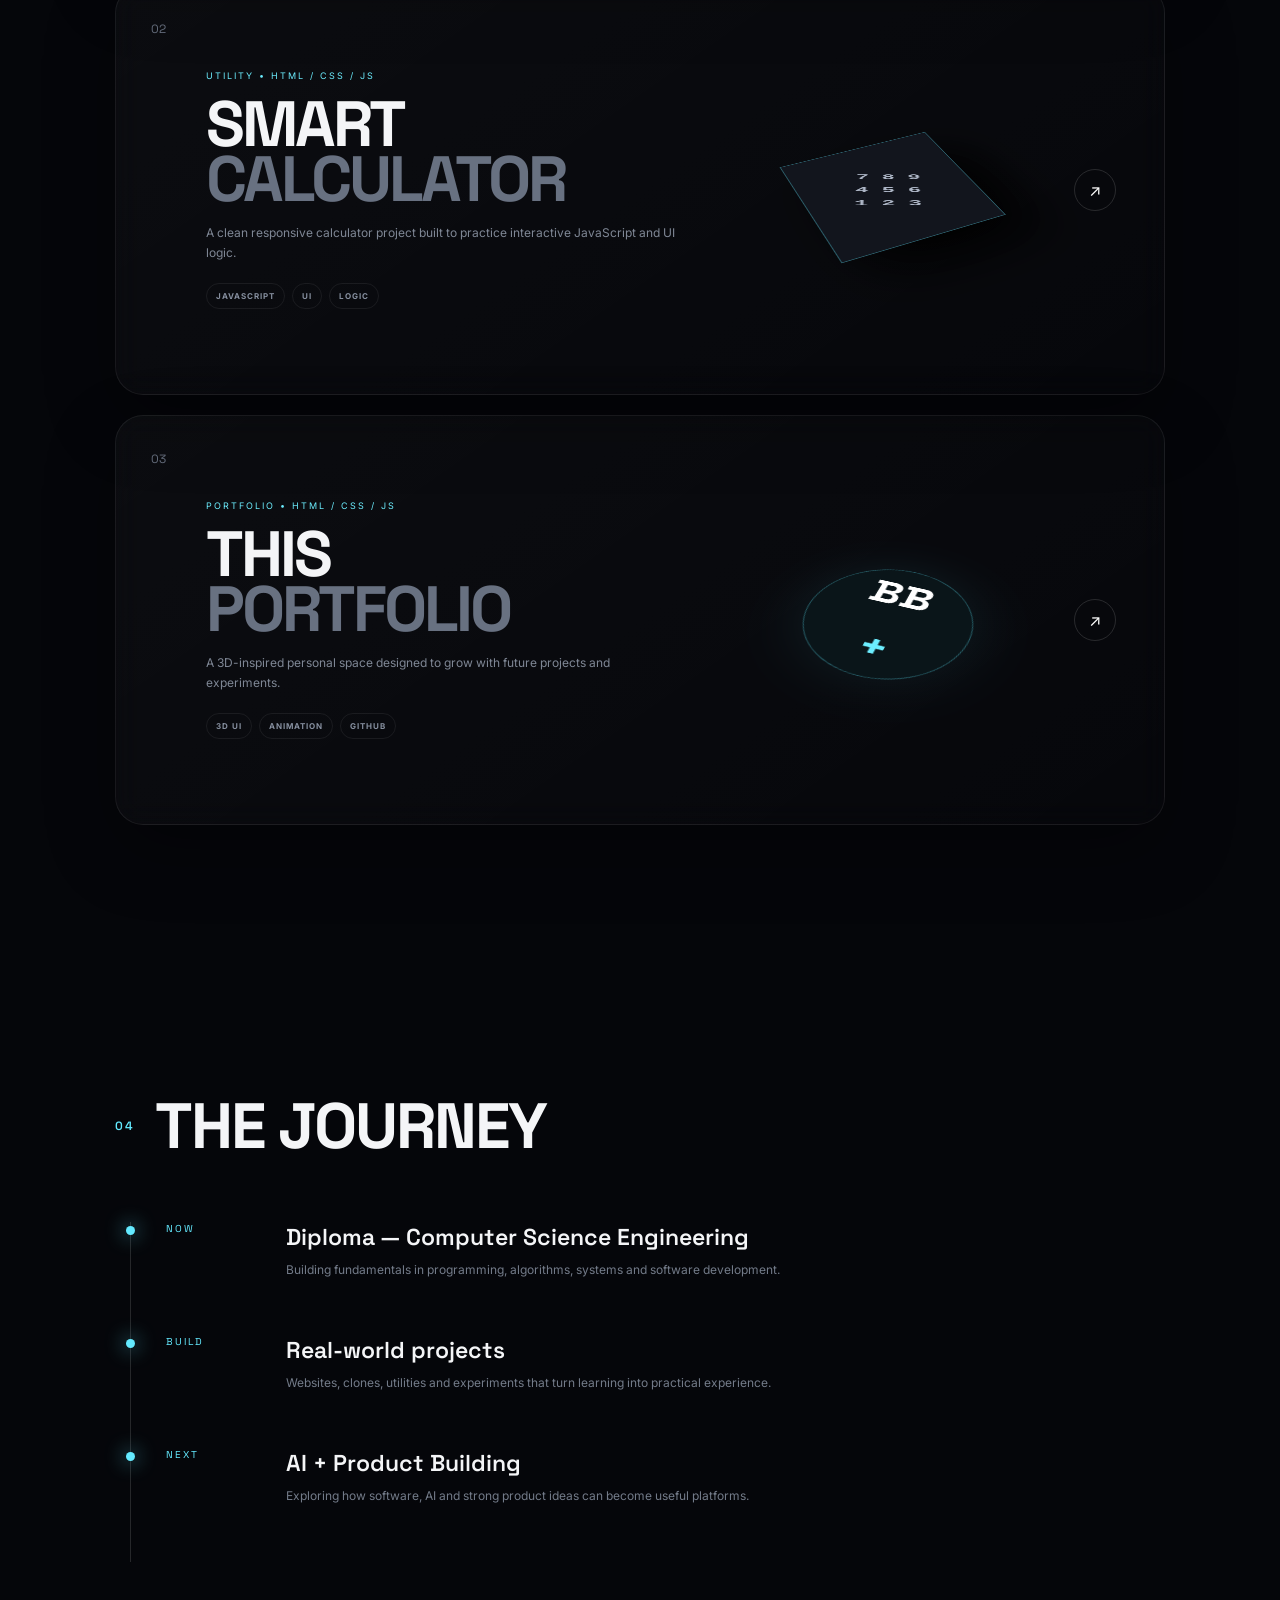
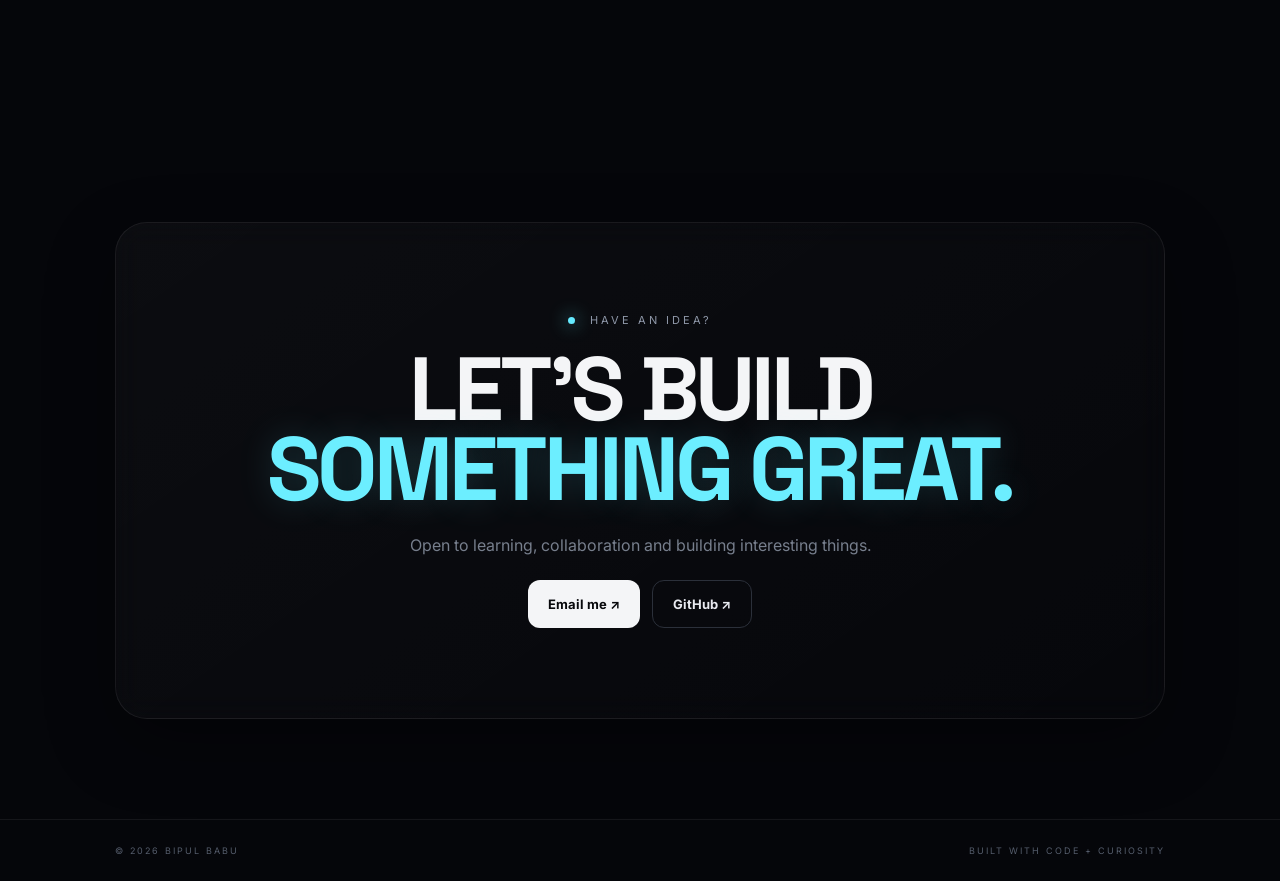
==== commit f70fd1ce: "Update index.html" ====
--- a/index.html
+++ b/index.html
@@ -79,7 +79,7 @@
         <article class="project glass reveal">
           <div class="project-no">01</div><div class="project-info"><p>ECOMMERCE • HTML / CSS / JS</p><h3>NEXA<br><em>CART</em></h3><span>Responsive shopping experience with product search, cart, wishlist, login and checkout UI.</span><div class="tags"><b>SEARCH</b><b>CART</b><b>WISHLIST</b><b>RESPONSIVE</b></div></div>
           <div class="project-visual amazon"><div class="cube"><span>SHOP</span></div></div>
-          <a class="project-link" href="https://bipulbabu.github.io/portfolio/nexacart/index.html" target="_blank" aria-label="NexaCart project link">↗</a>
+          <a class="project-link" href="https://bipulbabu.github.io/portfolio/nexacart/" target="_blank" aria-label="NexaCart project link">↗</a>
         </article>
         <article class="project glass reveal">
           <div class="project-no">02</div><div class="project-info"><p>UTILITY • HTML / CSS / JS</p><h3>SMART<br><em>CALCULATOR</em></h3><span>A clean responsive calculator project built to practice interactive JavaScript and UI logic.</span><div class="tags"><b>JAVASCRIPT</b><b>UI</b><b>LOGIC</b></div></div>
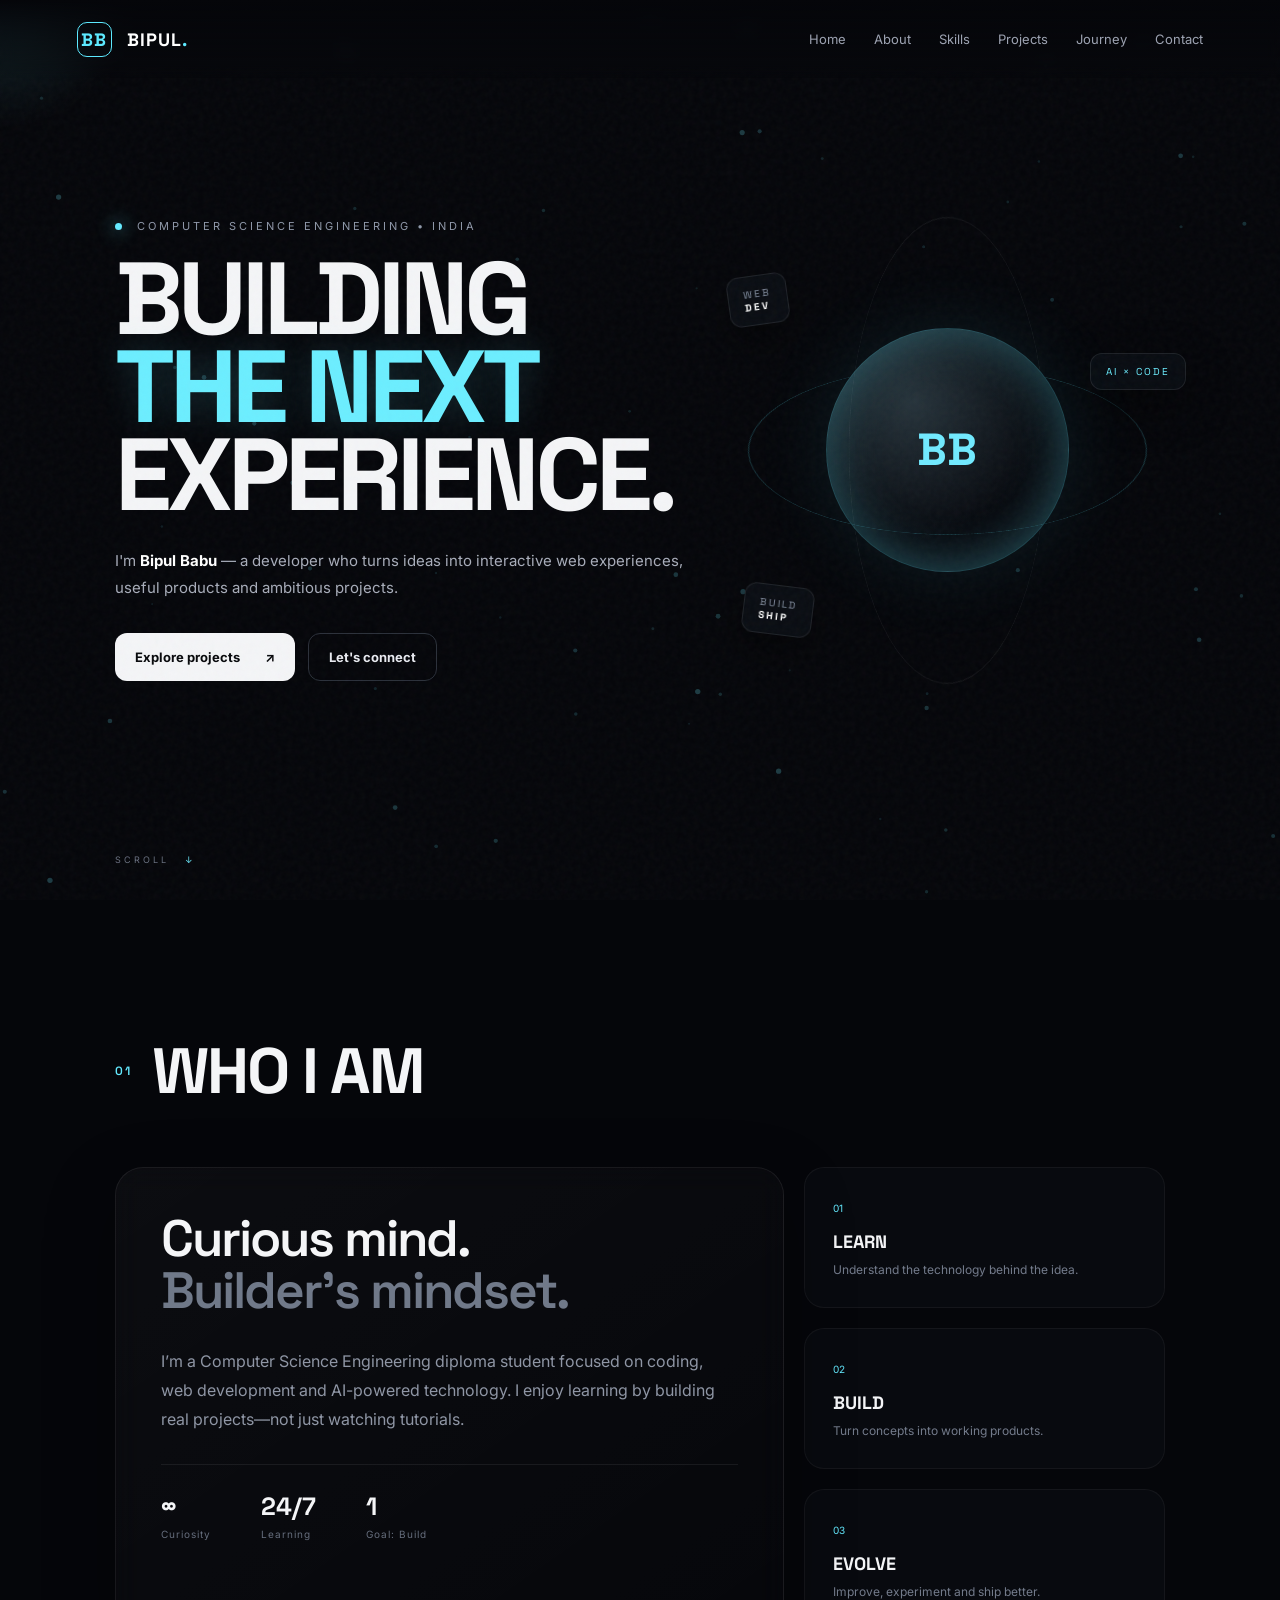
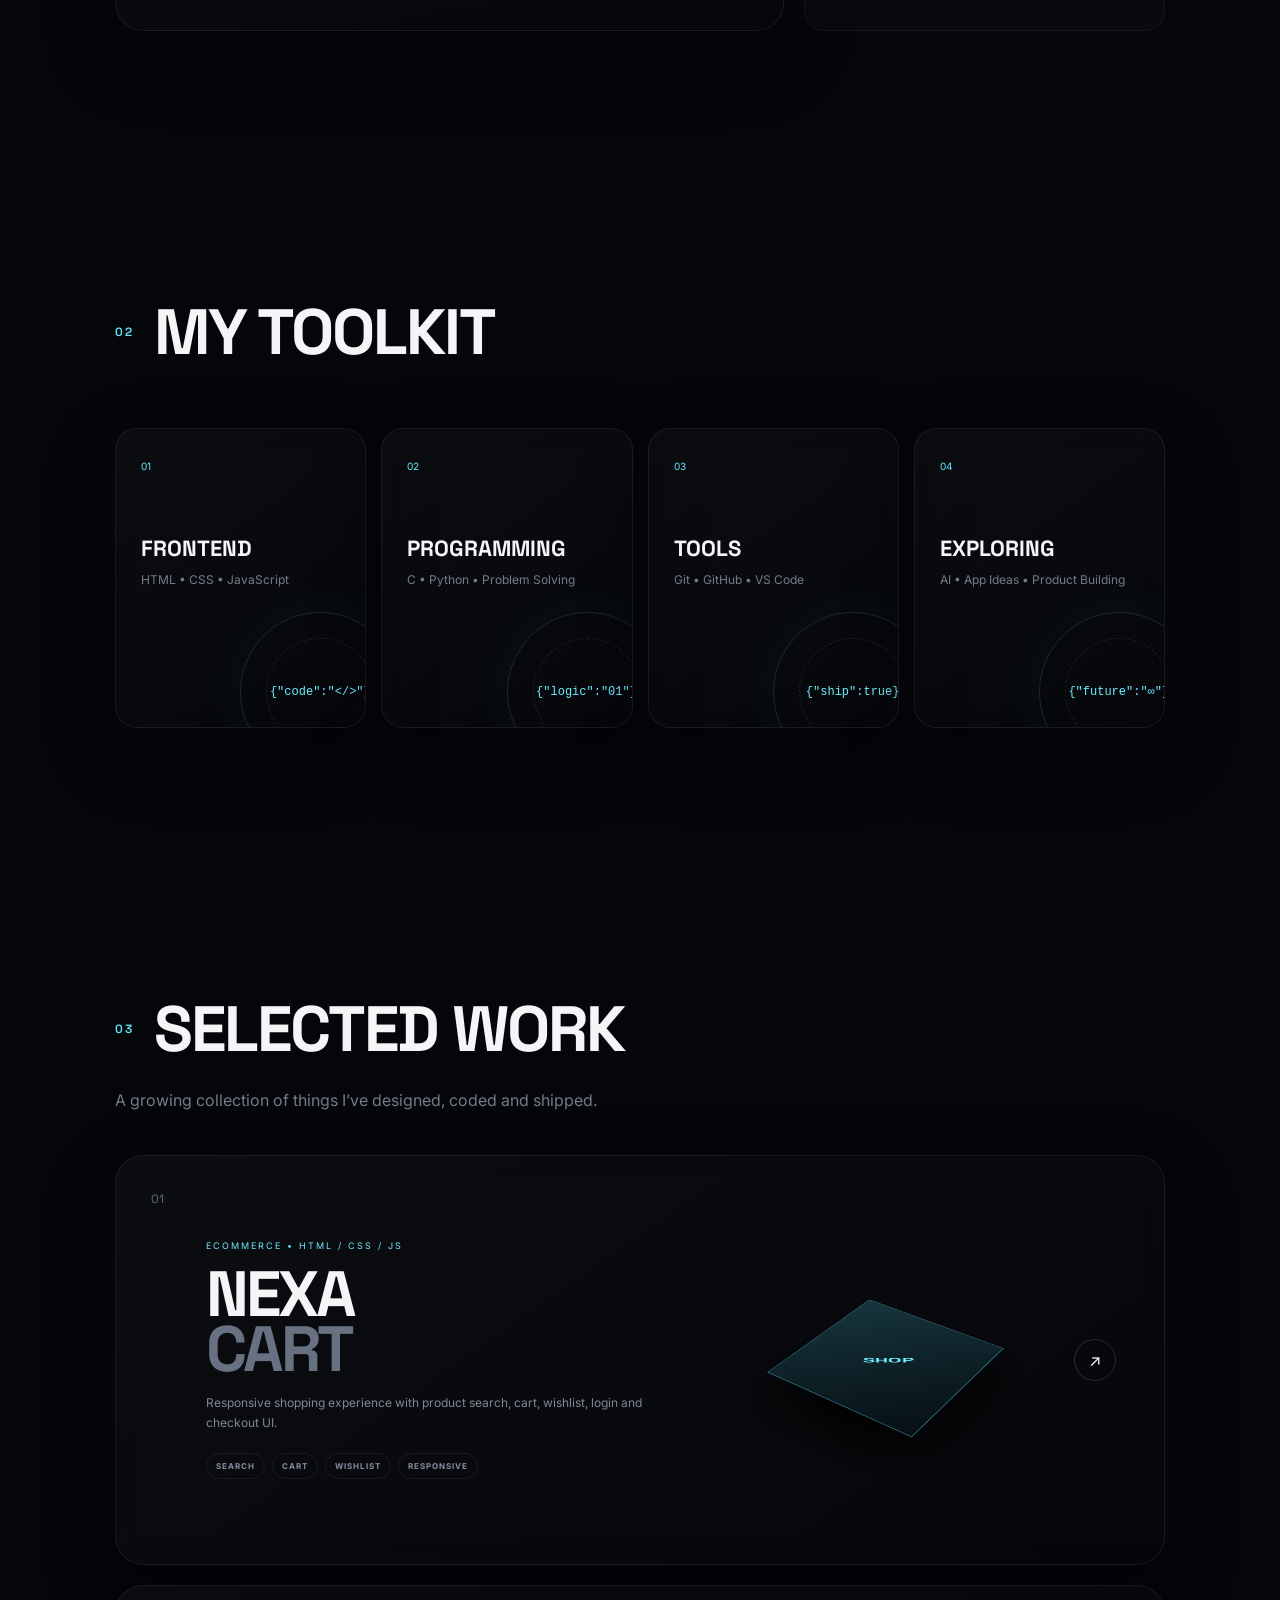
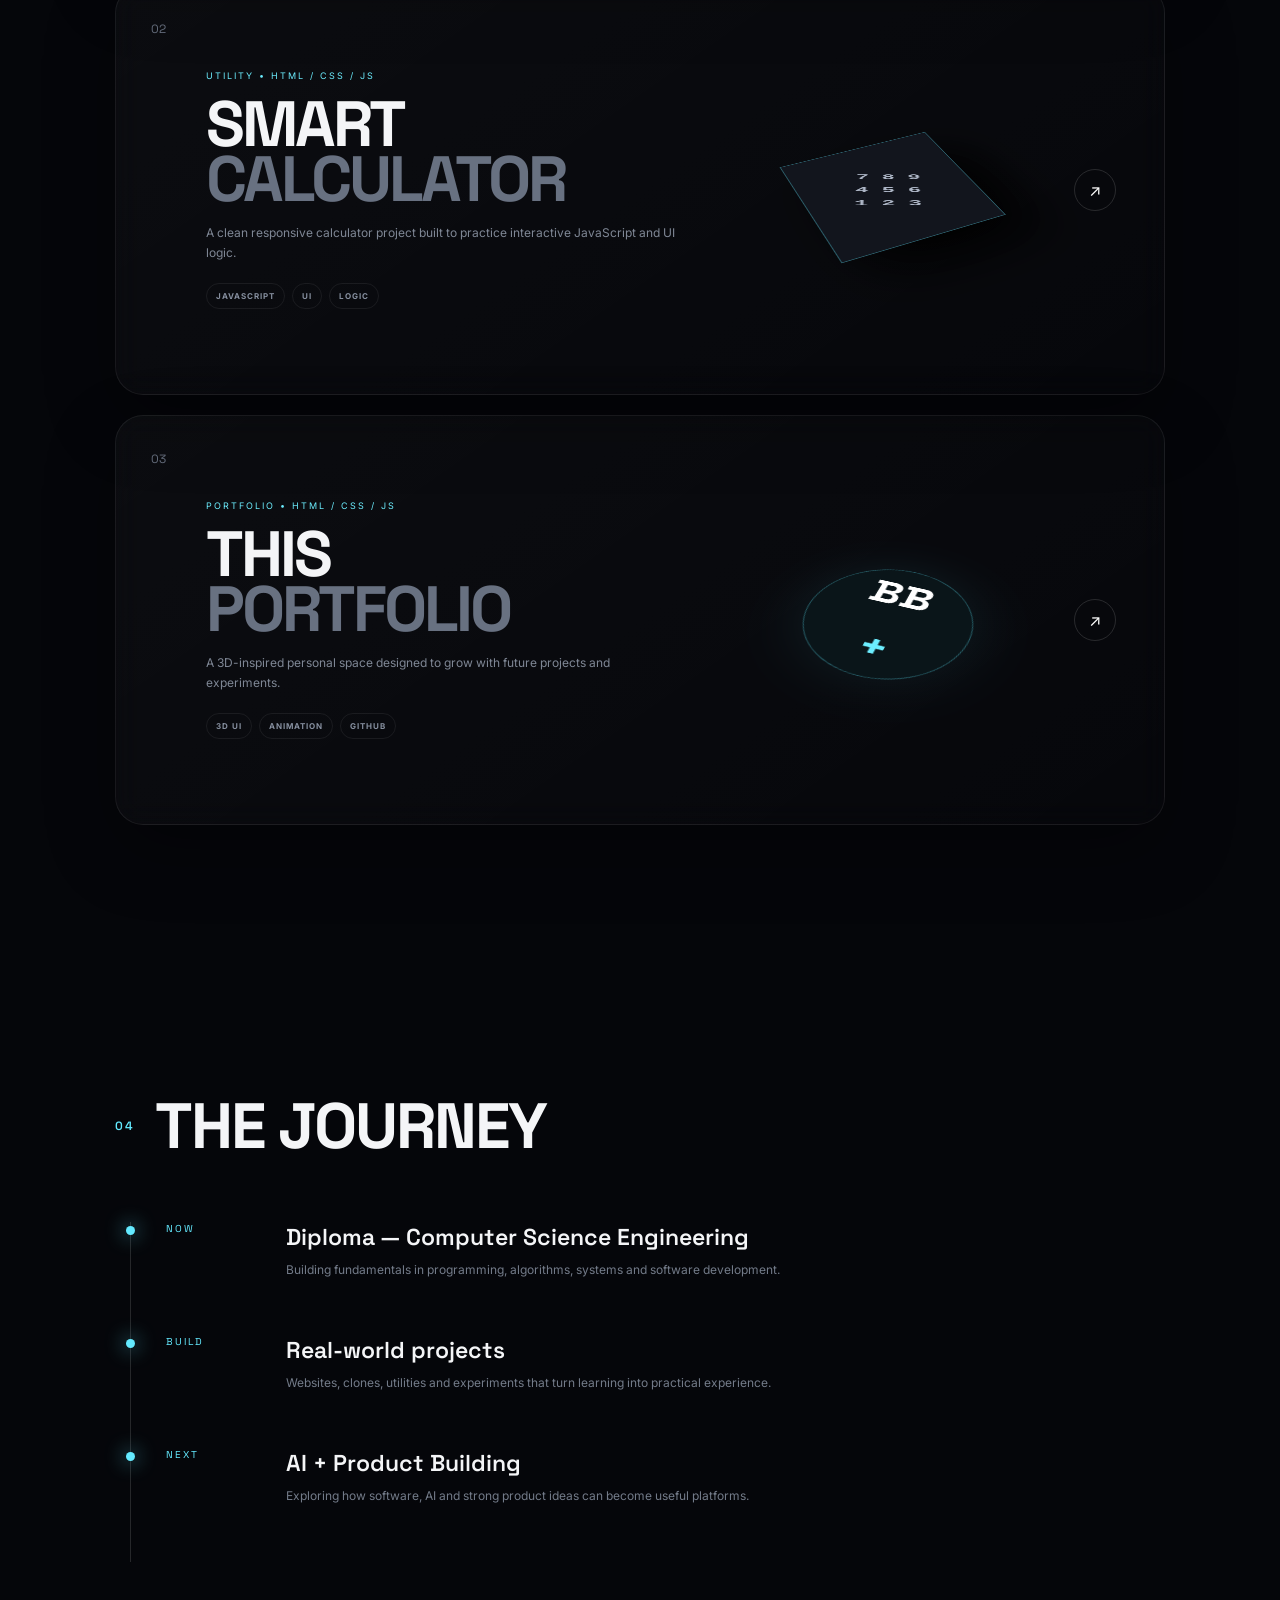
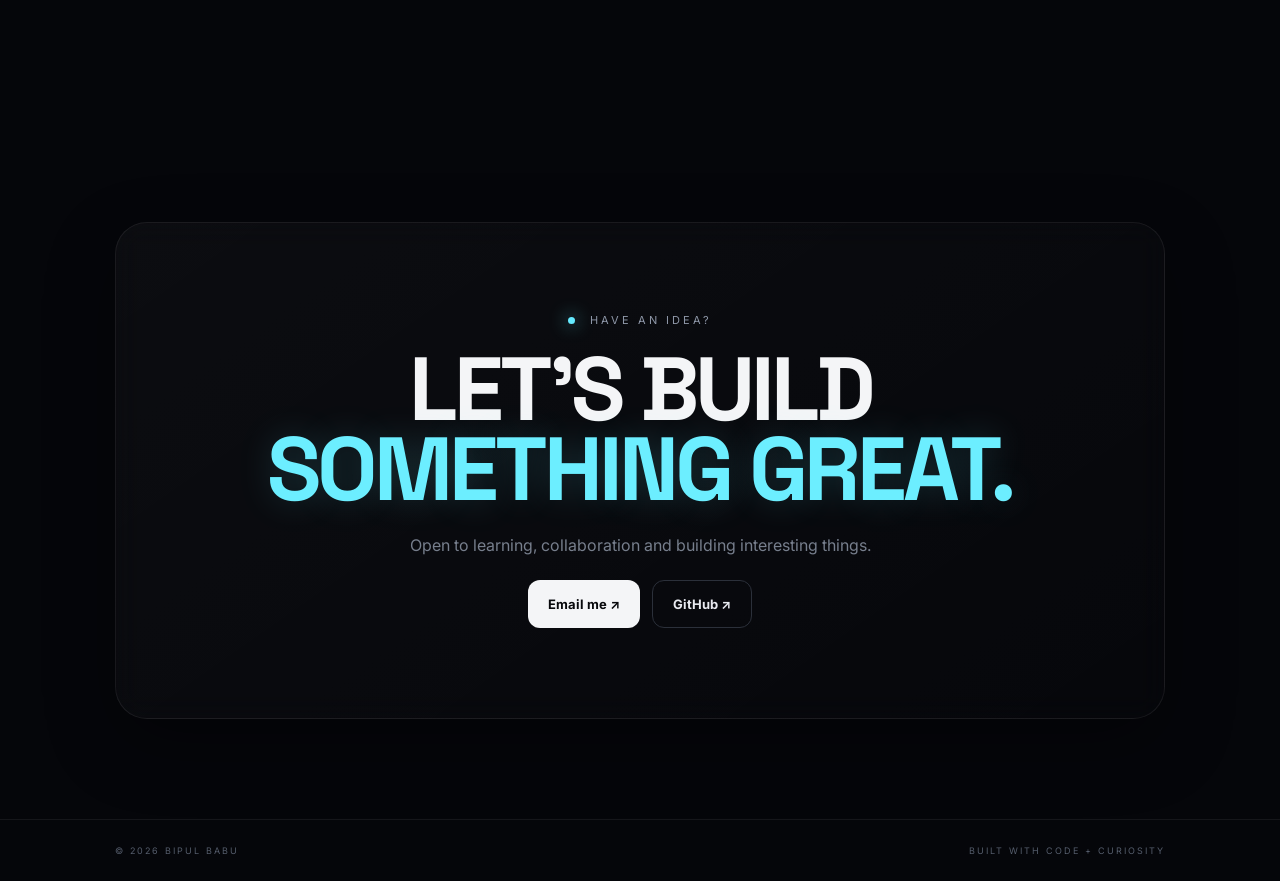
==== commit ffc65e1a: "Update index.html" ====
--- a/index.html
+++ b/index.html
@@ -79,7 +79,7 @@
         <article class="project glass reveal">
           <div class="project-no">01</div><div class="project-info"><p>ECOMMERCE • HTML / CSS / JS</p><h3>NEXA<br><em>CART</em></h3><span>Responsive shopping experience with product search, cart, wishlist, login and checkout UI.</span><div class="tags"><b>SEARCH</b><b>CART</b><b>WISHLIST</b><b>RESPONSIVE</b></div></div>
           <div class="project-visual amazon"><div class="cube"><span>SHOP</span></div></div>
-          <a class="project-link" href="https://bipulbabu.github.io/portfolio/nexacart/" target="_blank" aria-label="NexaCart project link">↗</a>
+<a class="project-link" href="./nexacart/" target="_blank" aria-label="NexaCart project link">↗</a>
         </article>
         <article class="project glass reveal">
           <div class="project-no">02</div><div class="project-info"><p>UTILITY • HTML / CSS / JS</p><h3>SMART<br><em>CALCULATOR</em></h3><span>A clean responsive calculator project built to practice interactive JavaScript and UI logic.</span><div class="tags"><b>JAVASCRIPT</b><b>UI</b><b>LOGIC</b></div></div>
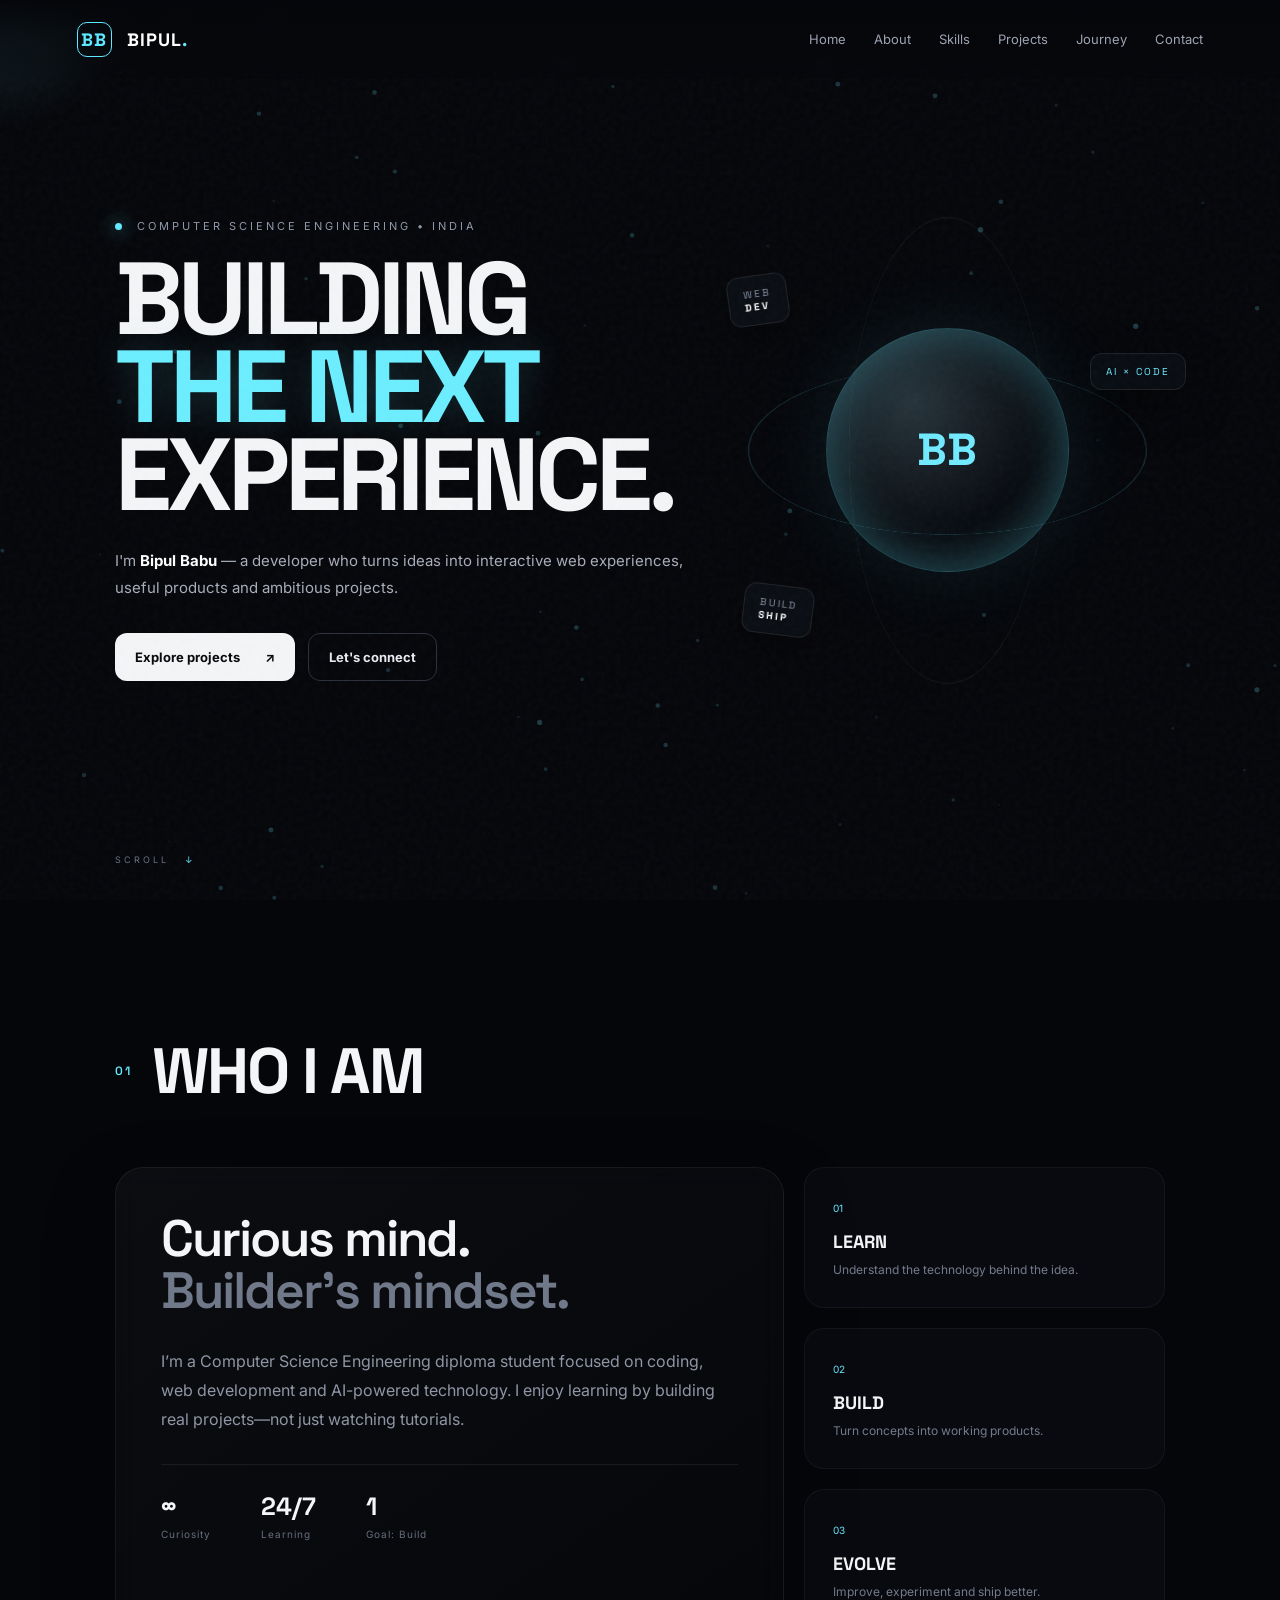
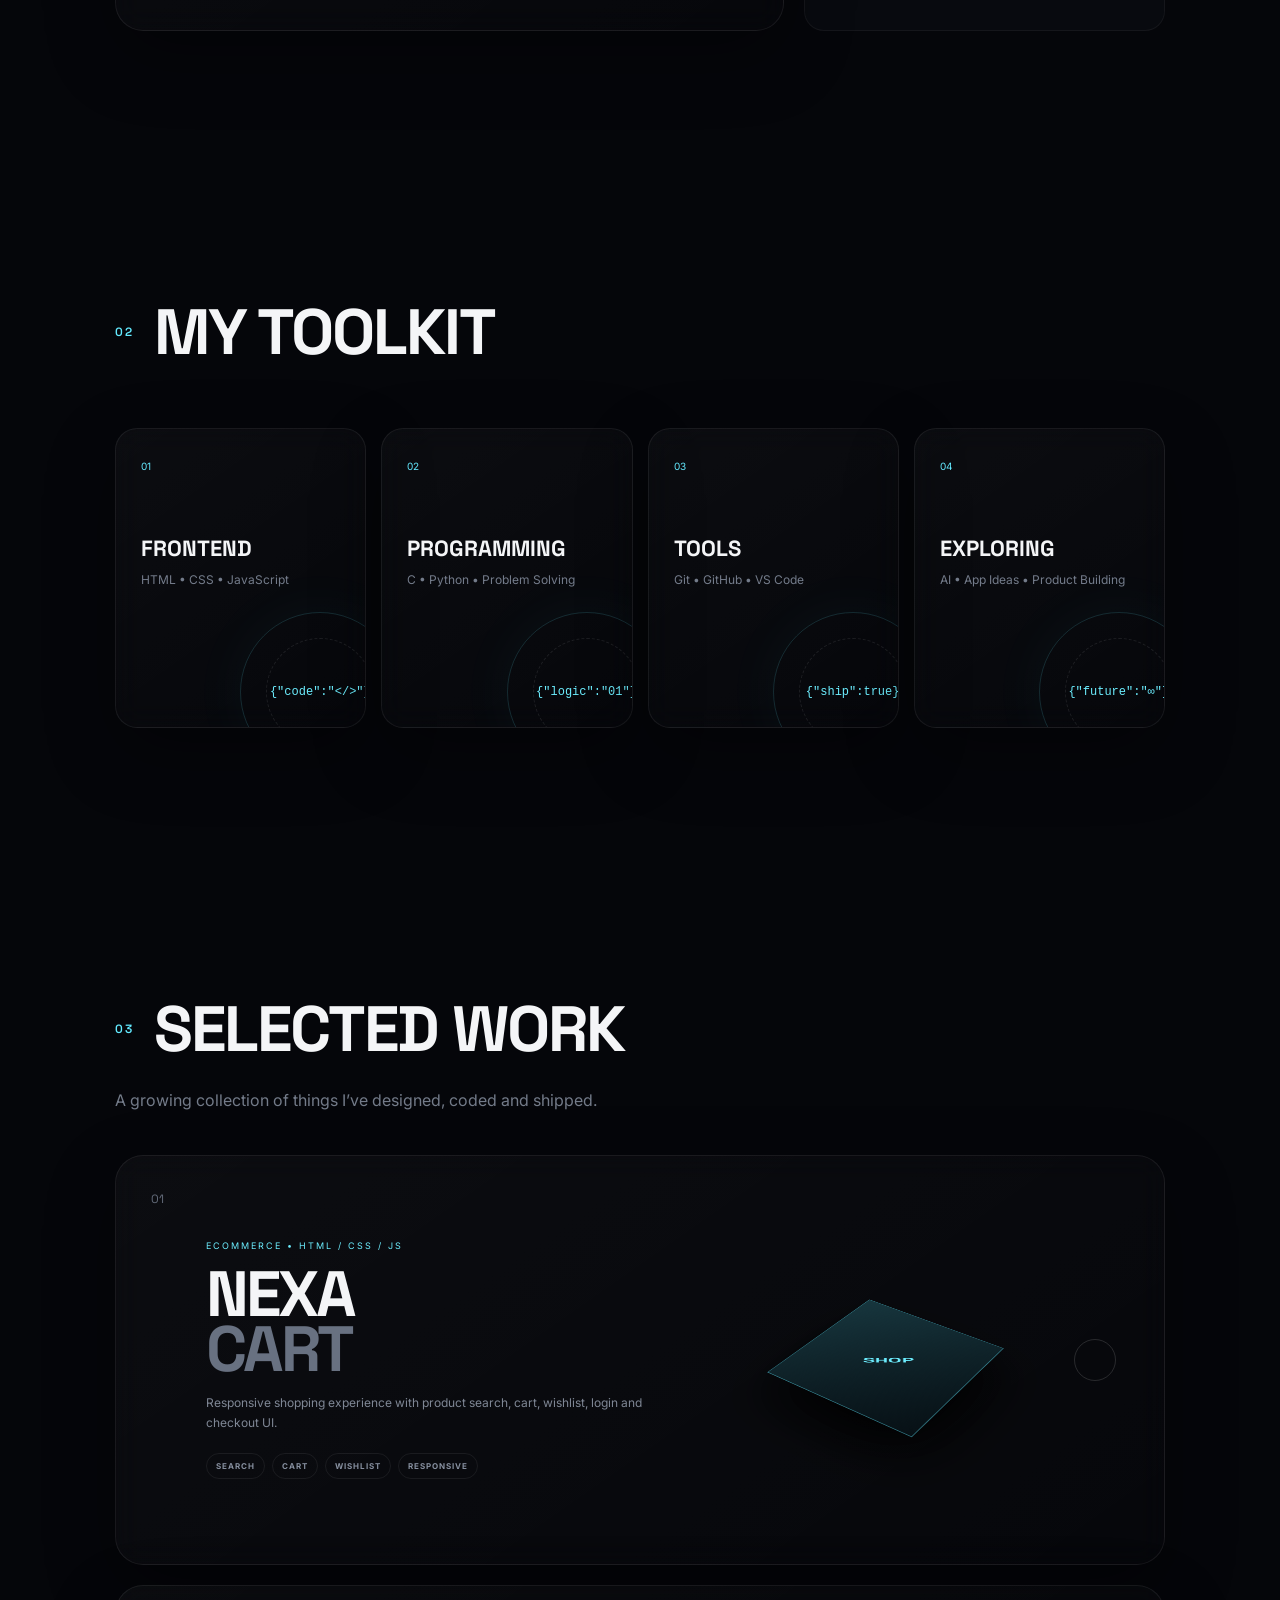
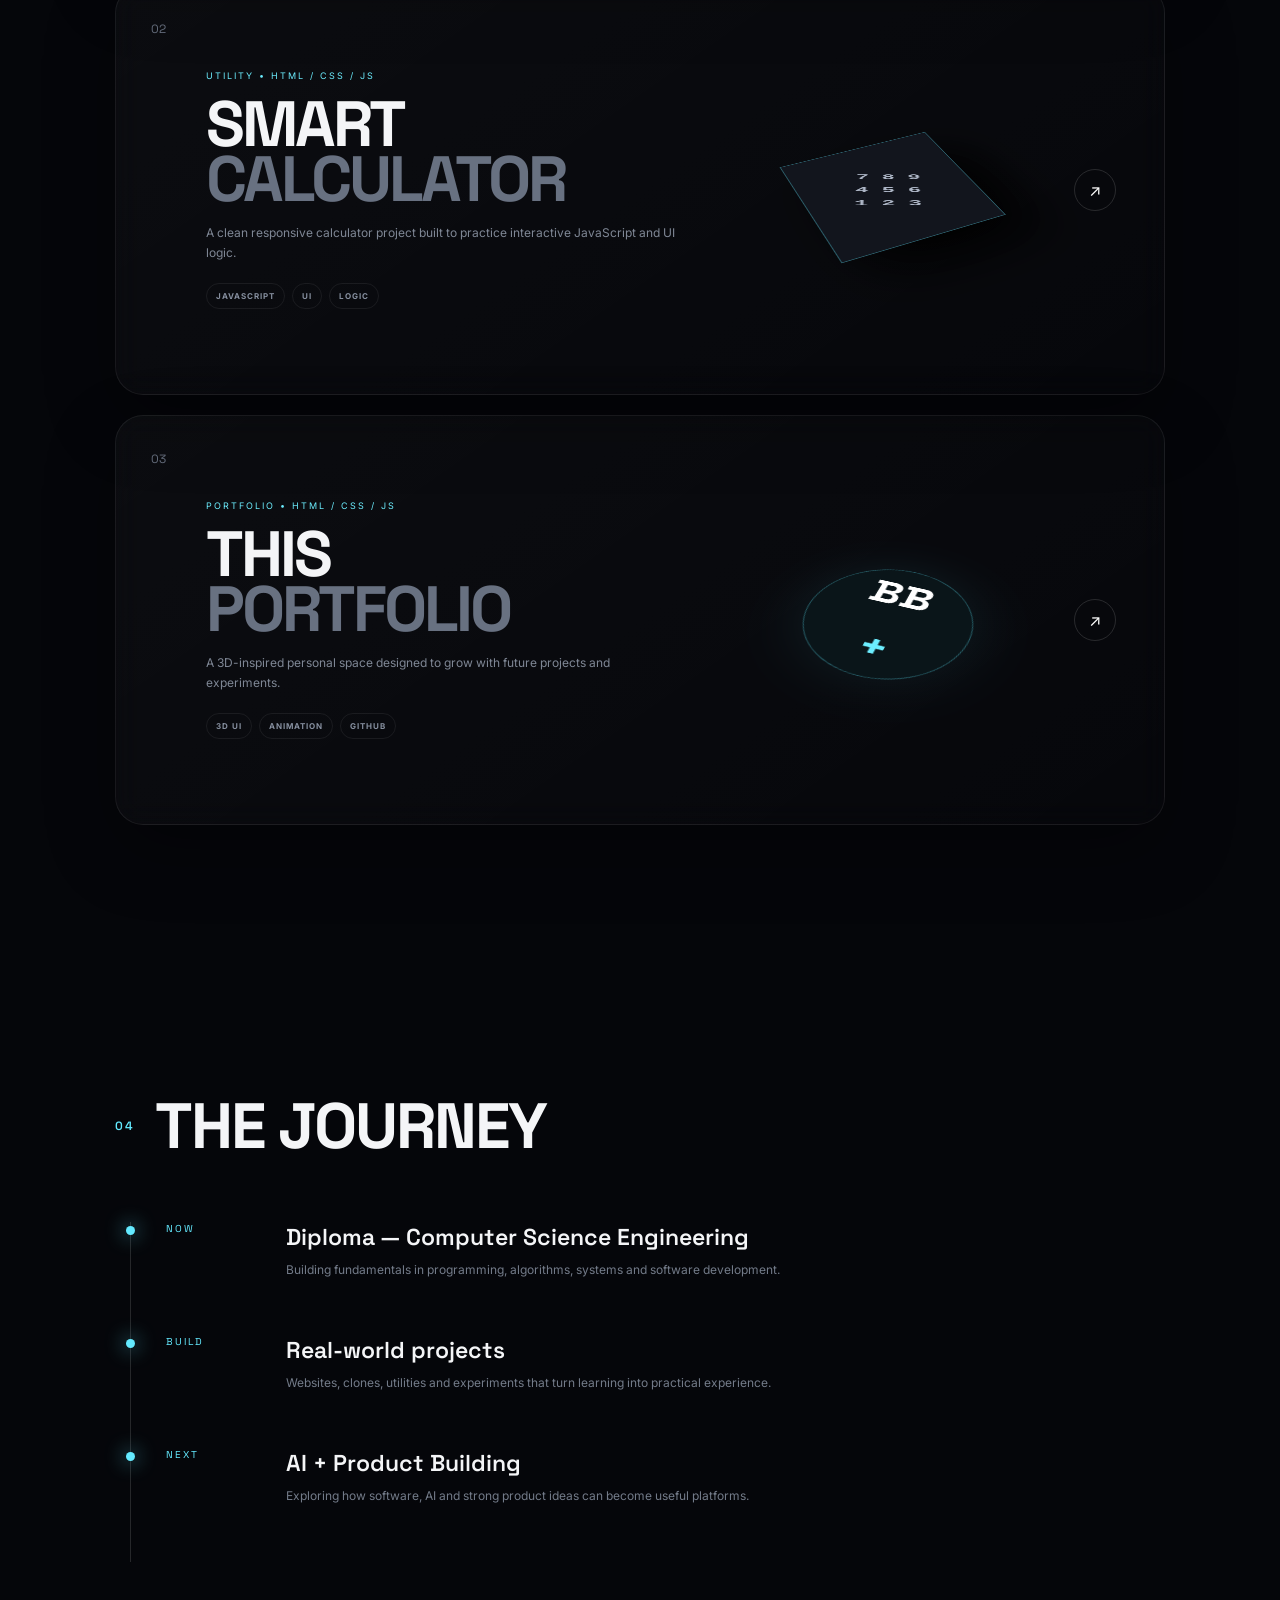
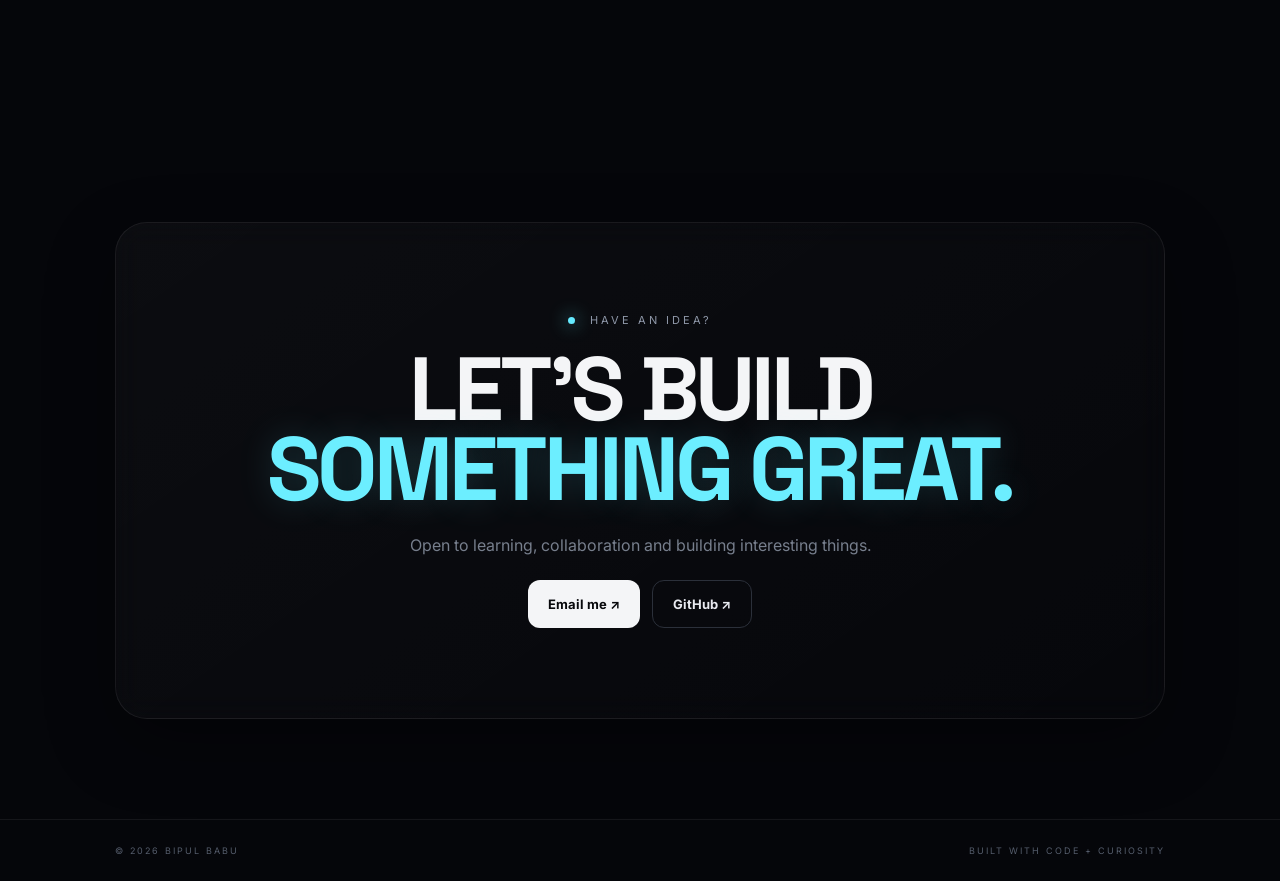
==== commit a16f6fa2: "Update project link for NexaCart" ====
--- a/index.html
+++ b/index.html
@@ -79,7 +79,7 @@
         <article class="project glass reveal">
           <div class="project-no">01</div><div class="project-info"><p>ECOMMERCE • HTML / CSS / JS</p><h3>NEXA<br><em>CART</em></h3><span>Responsive shopping experience with product search, cart, wishlist, login and checkout UI.</span><div class="tags"><b>SEARCH</b><b>CART</b><b>WISHLIST</b><b>RESPONSIVE</b></div></div>
           <div class="project-visual amazon"><div class="cube"><span>SHOP</span></div></div>
-<a class="project-link" href="./nexacart/" target="_blank" aria-label="NexaCart project link">↗</a>
+<a class="project-link" href="./nexacart/index.html" target="_blank" aria-label="NexaCart project link"></a>
         </article>
         <article class="project glass reveal">
           <div class="project-no">02</div><div class="project-info"><p>UTILITY • HTML / CSS / JS</p><h3>SMART<br><em>CALCULATOR</em></h3><span>A clean responsive calculator project built to practice interactive JavaScript and UI logic.</span><div class="tags"><b>JAVASCRIPT</b><b>UI</b><b>LOGIC</b></div></div>
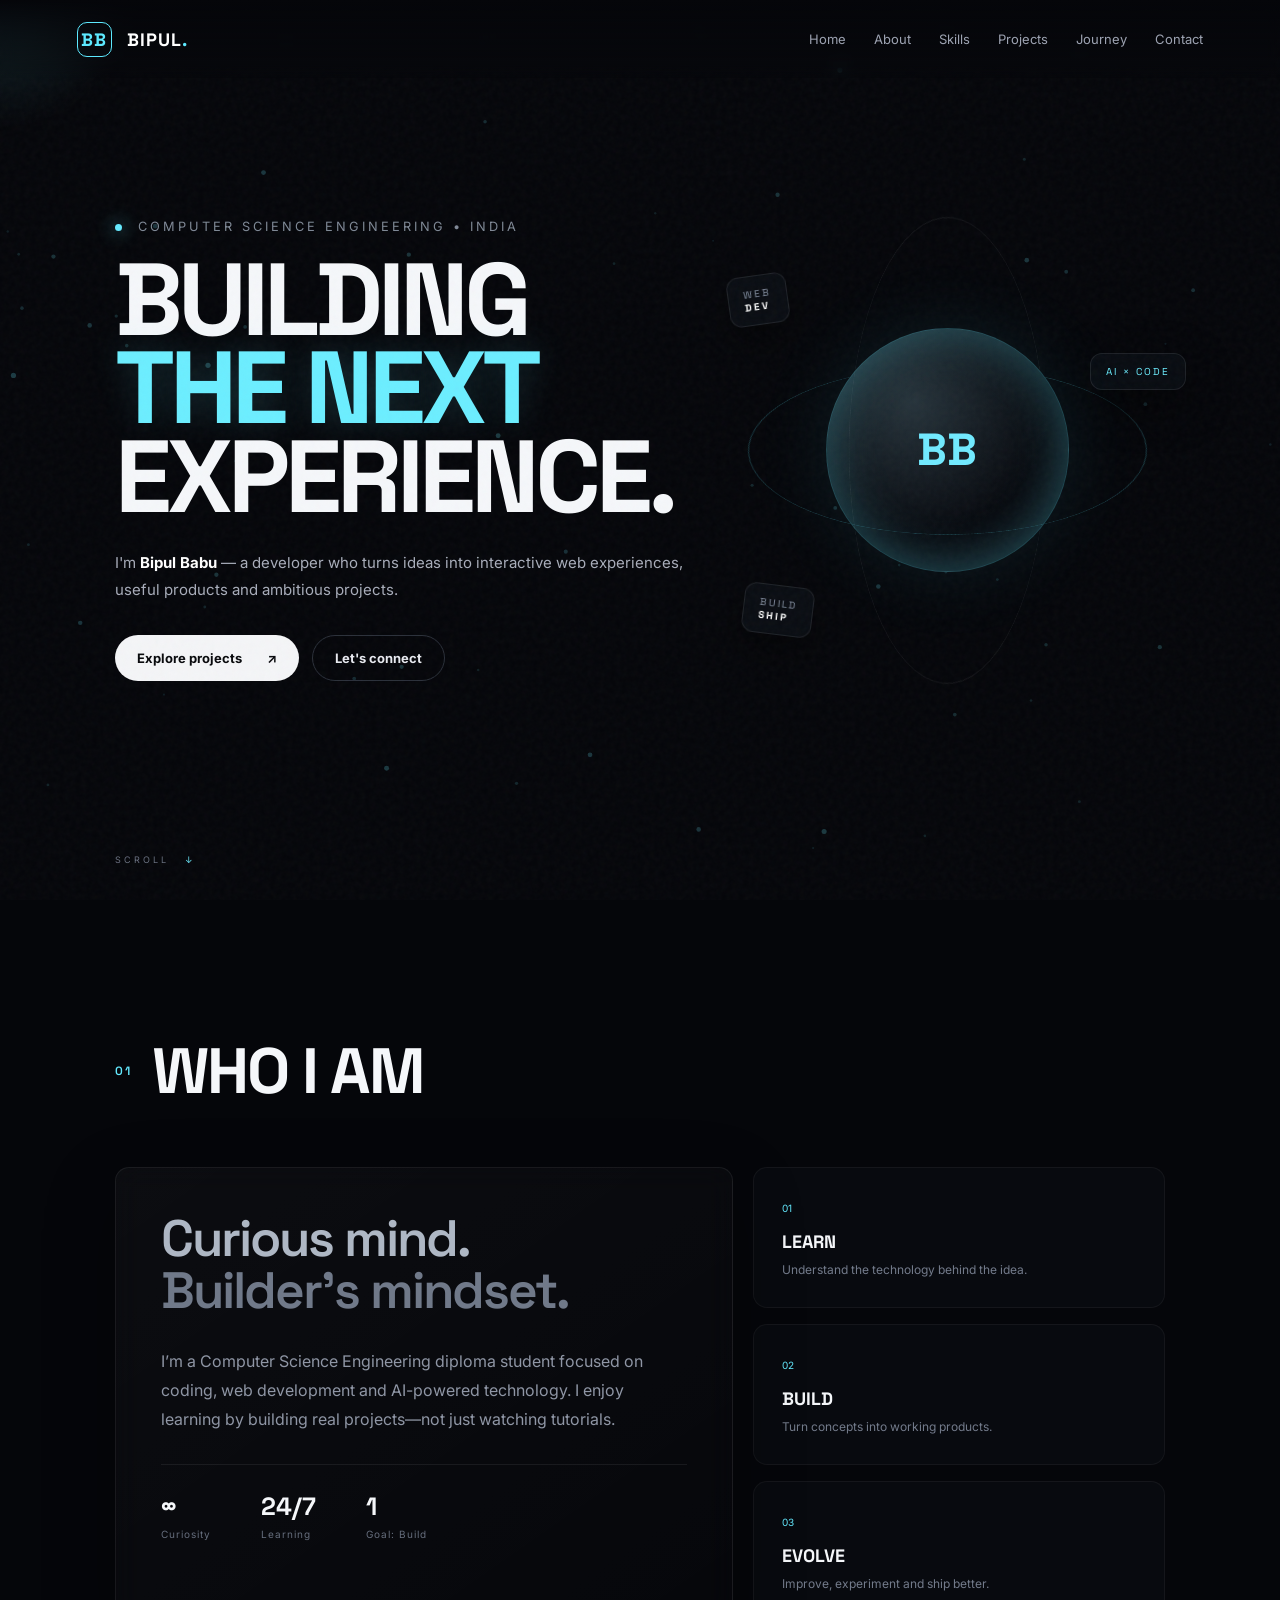
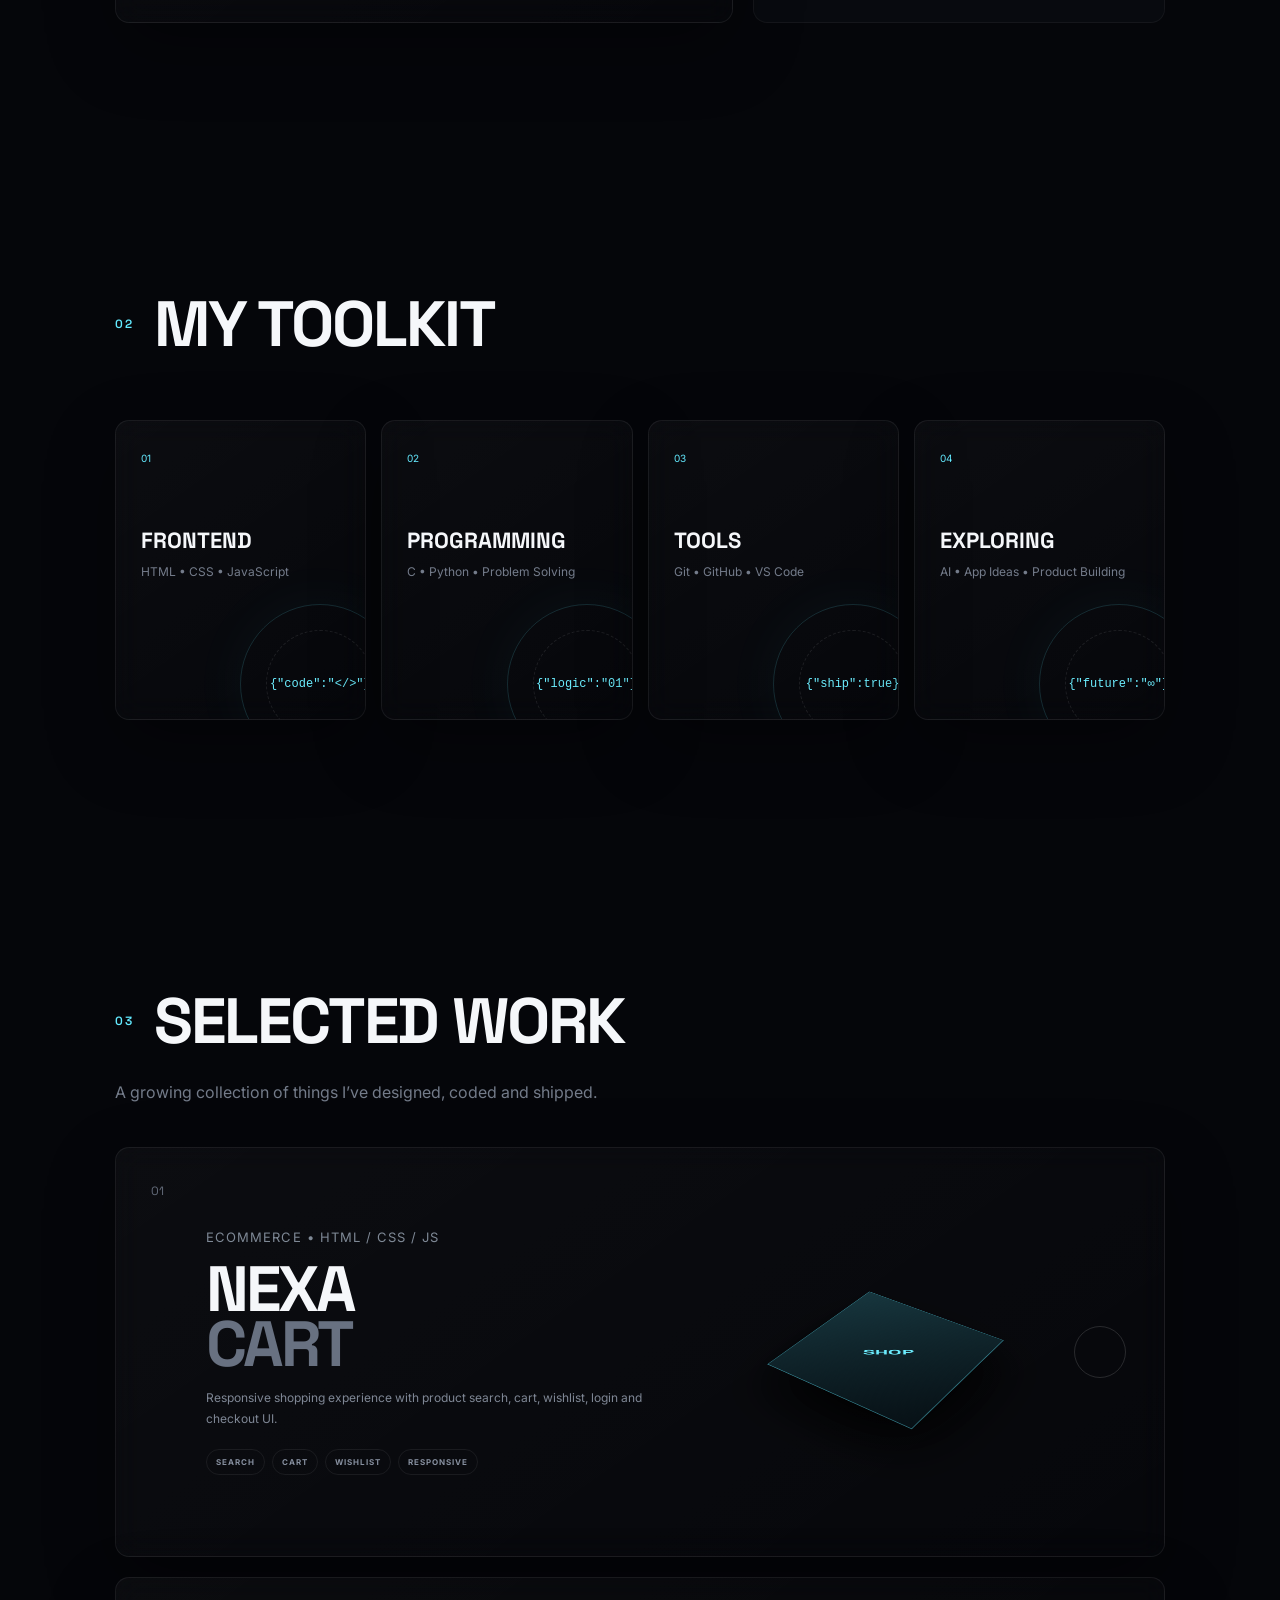
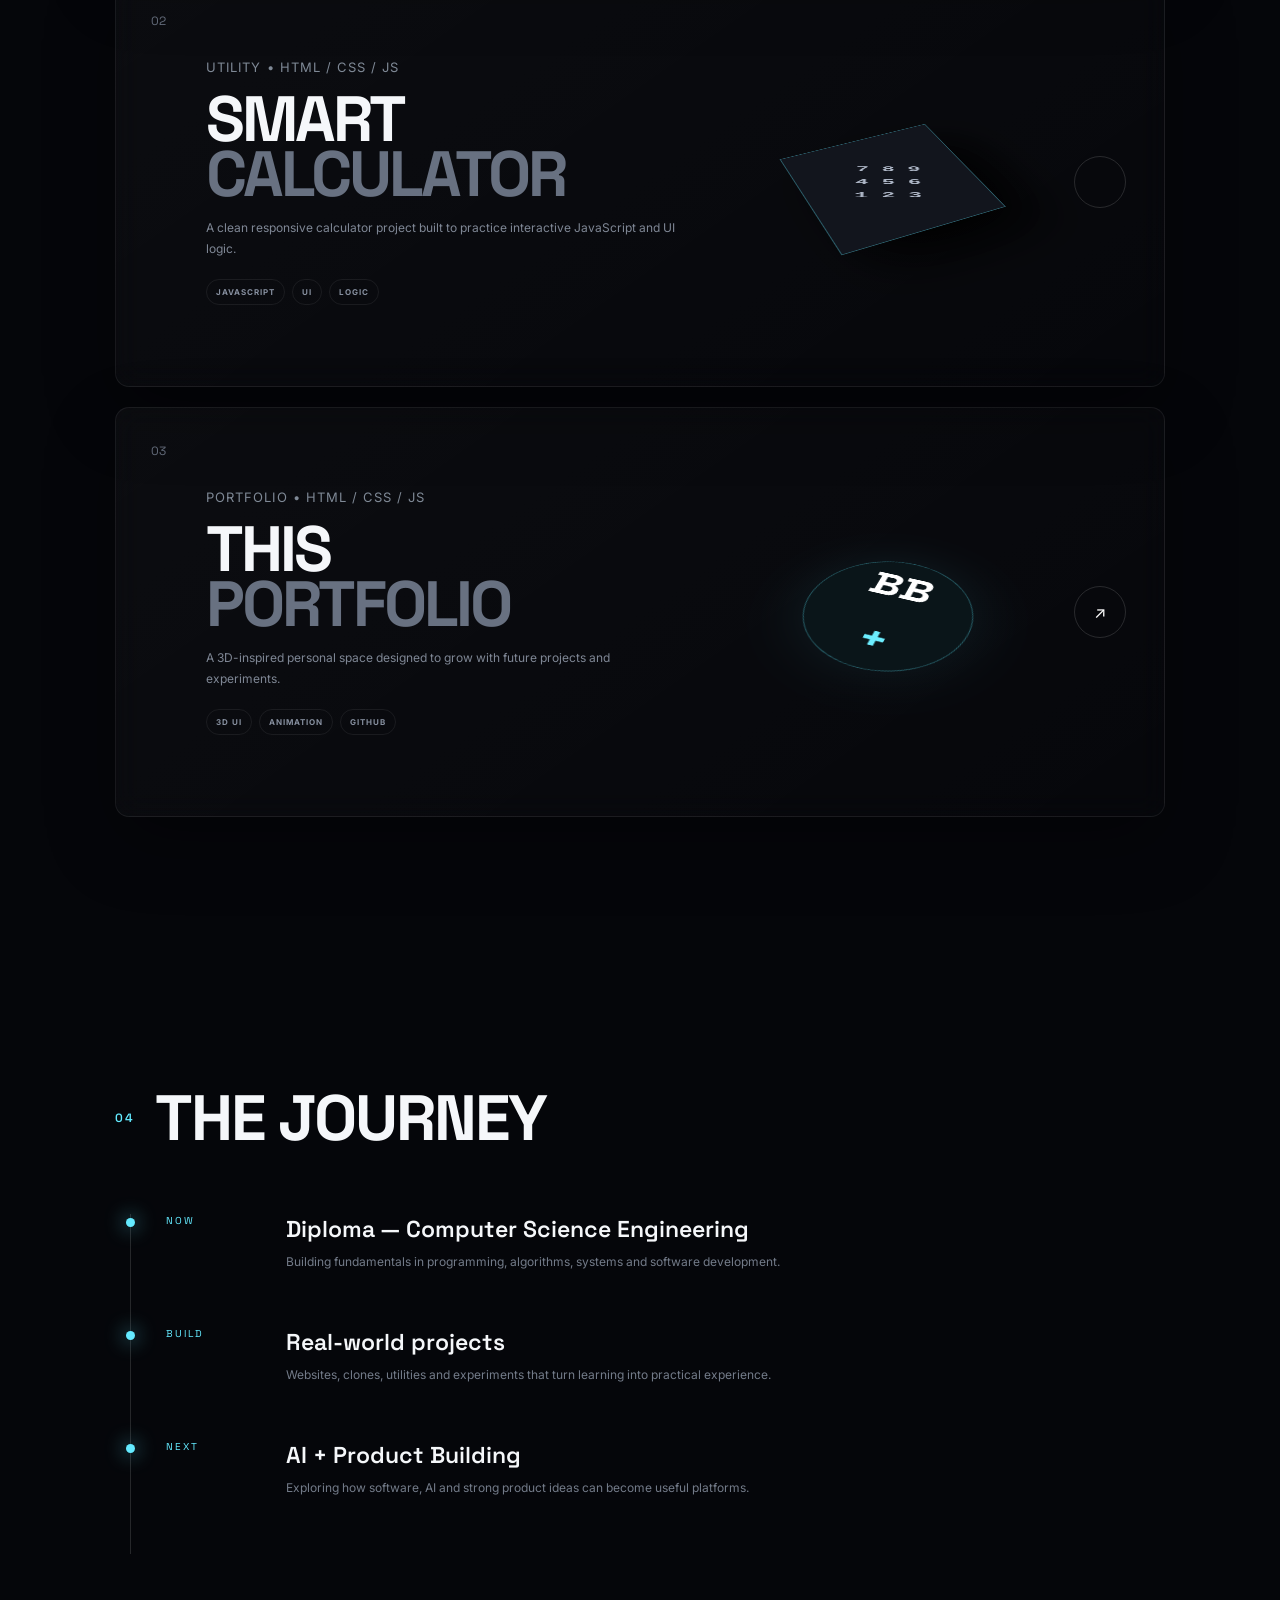
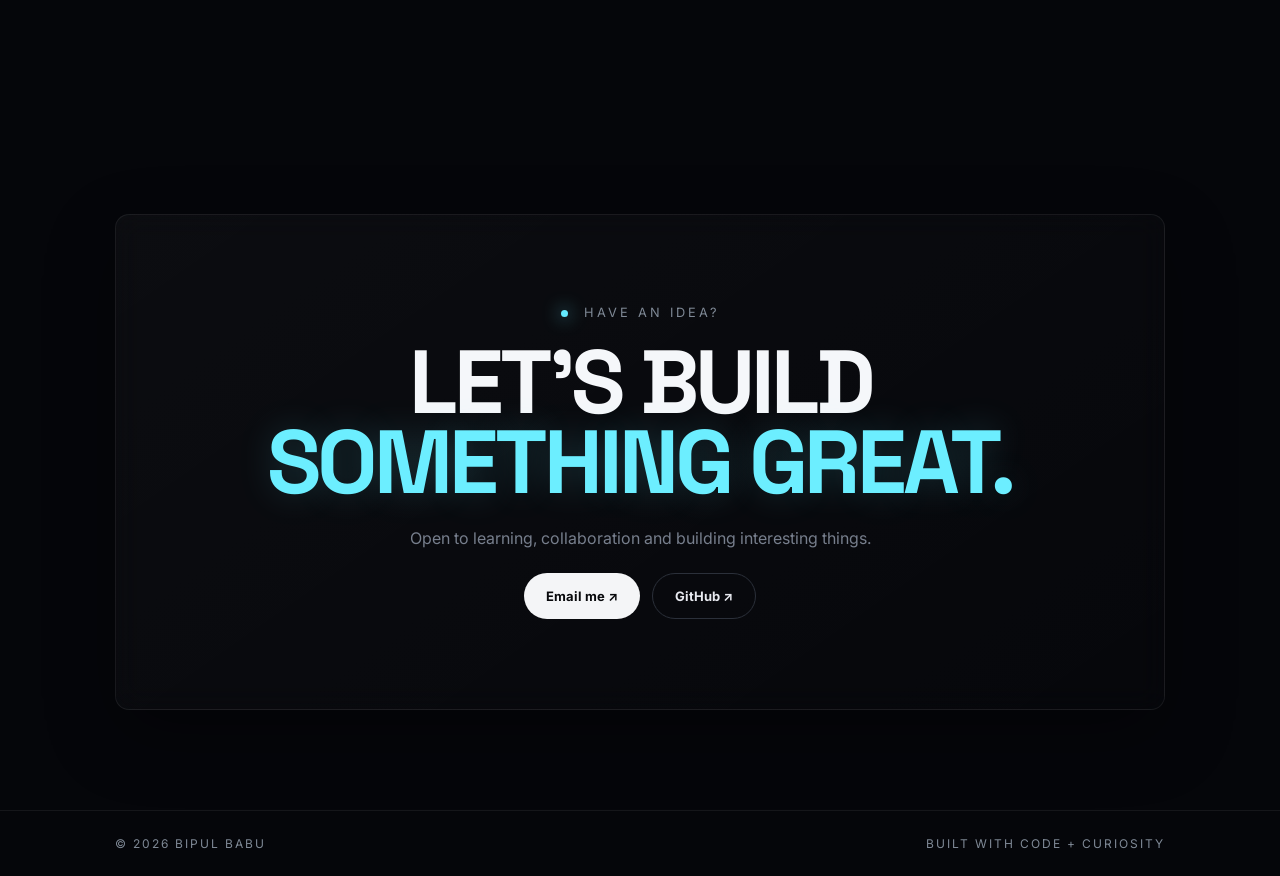
==== commit 71738156: "Update index.html" ====
--- a/index.html
+++ b/index.html
@@ -84,8 +84,12 @@
         <article class="project glass reveal">
           <div class="project-no">02</div><div class="project-info"><p>UTILITY • HTML / CSS / JS</p><h3>SMART<br><em>CALCULATOR</em></h3><span>A clean responsive calculator project built to practice interactive JavaScript and UI logic.</span><div class="tags"><b>JAVASCRIPT</b><b>UI</b><b>LOGIC</b></div></div>
           <div class="project-visual calc"><div class="calc3d"><span>7 8 9<br>4 5 6<br>1 2 3</span></div></div>
-<a class="project-link" href="https://bipulbabu.github.io/portfolio/calcsphere/" target="_blank" aria-label="CalcSphere project link">↗</a>
-          
+<a class="project-link"
+   href="./nexacart/index.html"
+   target="_blank"
+   rel="noopener"
+   aria-label="Open NexaCart project">
+</a>
         </article>
         <article class="project glass reveal">
           <div class="project-no">03</div><div class="project-info"><p>PORTFOLIO • HTML / CSS / JS</p><h3>THIS<br><em>PORTFOLIO</em></h3><span>A 3D-inspired personal space designed to grow with future projects and experiments.</span><div class="tags"><b>3D UI</b><b>ANIMATION</b><b>GITHUB</b></div></div>
--- a/style.css
+++ b/style.css
@@ -1 +1,163 @@
-*{box-sizing:border-box;margin:0;padding:0}html{scroll-behavior:smooth}body{background:#05060a;color:#f4f5f7;font-family:Inter,Arial,sans-serif;overflow-x:hidden}.noise{position:fixed;inset:0;pointer-events:none;z-index:20;opacity:.035;background-image:url("data:image/svg+xml,%3Csvg viewBox='0 0 180 180' xmlns='http://www.w3.org/2000/svg'%3E%3Cfilter id='n'%3E%3CfeTurbulence type='fractalNoise' baseFrequency='.9' numOctaves='4' stitchTiles='stitch'/%3E%3C/filter%3E%3Crect width='100%25' height='100%25' filter='url(%23n)'/%3E%3C/svg%3E")}.cursor-glow{position:fixed;width:280px;height:280px;border-radius:50%;pointer-events:none;z-index:1;transform:translate(-50%,-50%);background:radial-gradient(circle,rgba(104,240,255,.13),transparent 65%);mix-blend-mode:screen}#scene{position:fixed;inset:0;width:100%;height:100%;z-index:-2;opacity:.7}.nav{position:fixed;top:0;left:0;right:0;height:78px;display:flex;align-items:center;justify-content:space-between;padding:0 6vw;z-index:30;background:linear-gradient(#05060a,transparent);backdrop-filter:blur(8px)}.brand{font:700 18px "Space Grotesk";color:#fff;text-decoration:none;letter-spacing:1px}.brand span:first-child{display:inline-grid;place-items:center;width:35px;height:35px;margin-right:9px;border:1px solid #5de9ff;border-radius:10px;color:#5de9ff}.brand .dot{color:#5de9ff}.nav nav{display:flex;gap:28px}.nav nav a{color:#9da3b2;text-decoration:none;font-size:13px}.nav nav a:hover{color:#fff}.menu-btn{display:none}.hero{min-height:100vh;display:flex;align-items:center;position:relative;padding:100px 9vw}.hero-copy{width:56%;z-index:2}.eyebrow{font-size:11px;letter-spacing:3px;color:#8f98a9;margin-bottom:22px}.eyebrow i{display:inline-block;width:7px;height:7px;border-radius:50%;background:#65eaff;box-shadow:0 0 18px #65eaff;margin-right:9px}.hero h1{font:700 clamp(54px,8vw,120px)/.86 "Space Grotesk";letter-spacing:-5px}.hero h1 span,.contact h2 span{color:#6ceeff;text-shadow:0 0 35px rgba(108,238,255,.18)}.hero-text{max-width:590px;color:#a8adba;line-height:1.8;margin:28px 0 32px;font-size:15px}.hero-text b{color:#fff}.hero-actions{display:flex;gap:13px}.btn{display:inline-flex;align-items:center;gap:25px;padding:15px 20px;border-radius:12px;text-decoration:none;font-size:13px;font-weight:700}.primary{background:#f4f5f7;color:#08090c}.ghost{border:1px solid #2b303a;color:#e8eaf0}.hero-orb{position:absolute;right:7%;width:min(38vw,510px);height:min(38vw,510px);min-width:310px;min-height:310px;transform-style:preserve-3d;animation:float 7s ease-in-out infinite}.orb-core{position:absolute;inset:25%;border-radius:50%;display:grid;place-items:center;background:radial-gradient(circle at 35% 30%,#26333b,#07090e 60%);box-shadow:inset 0 0 50px #62eaff55,0 0 80px #55eaff18;transform:translateZ(60px);border:1px solid #5ee9ff44}.orb-core span{font:700 45px "Space Grotesk";color:#71eaff}.orb-ring{position:absolute;inset:9%;border:1px solid #5de9ff38;border-radius:50%;transform:rotateX(65deg) rotateZ(15deg)}.ring2{inset:2%;transform:rotateY(65deg) rotateZ(-20deg);border-color:#fff1}.float-card{position:absolute;padding:11px 15px;border:1px solid #ffffff16;background:#0b0e14cc;backdrop-filter:blur(12px);border-radius:12px;font:10px "Space Grotesk";letter-spacing:2px;color:#8792a4;box-shadow:0 15px 40px #0008}.float-card strong{color:#fff}.c1{top:14%;left:5%;transform:rotate(-8deg)}.c2{right:1%;top:30%;color:#6ceeff}.c3{bottom:12%;left:8%;transform:rotate(7deg)}.scroll{position:absolute;bottom:35px;left:9vw;color:#697080;font-size:9px;letter-spacing:3px}.scroll span{color:#6ceeff;margin-left:10px}.section{padding:130px 9vw;position:relative}.section-head{display:flex;align-items:center;gap:20px;margin-bottom:55px}.section-head span{color:#63eaff;font:600 12px "Space Grotesk";letter-spacing:2px}.section-head h2{font:700 clamp(34px,5vw,65px) "Space Grotesk";letter-spacing:-2px}.glass{background:linear-gradient(145deg,#ffffff08,#ffffff02);border:1px solid #ffffff12;box-shadow:0 25px 70px #0005;backdrop-filter:blur(14px)}.about-grid{display:grid;grid-template-columns:1.3fr .7fr;gap:20px}.about-card{padding:45px;border-radius:28px}.big{font:600 clamp(32px,4vw,58px)/1.02 "Space Grotesk";letter-spacing:-2px}.big span{color:#707989}.about-card>p:nth-child(2){max-width:620px;color:#8f96a5;line-height:1.8;margin:30px 0}.stats{display:flex;gap:50px;border-top:1px solid #fff1;padding-top:25px}.stats b{display:block;font:700 25px "Space Grotesk"}.stats small{color:#666e7d;font-size:10px;letter-spacing:1px}.about-side{display:grid;gap:20px}.mini-card{padding:28px;border:1px solid #ffffff0d;border-radius:20px;background:#080a0f}.mini-card span{font-size:10px;color:#64eaff}.mini-card b{display:block;margin:14px 0 7px;font:700 18px "Space Grotesk"}.mini-card p{color:#737b8b;font-size:12px;line-height:1.6}.skills-grid{display:grid;grid-template-columns:repeat(4,1fr);gap:15px}.skill-card{min-height:300px;border-radius:22px;padding:25px;position:relative;overflow:hidden}.skill-card>span{font-size:10px;color:#64eaff}.skill-card h3{font:700 22px "Space Grotesk";margin-top:60px}.skill-card p{font-size:12px;color:#747c8b;margin-top:8px;line-height:1.6}.skill-orbit{position:absolute;bottom:-45px;right:-35px;width:160px;height:160px;border:1px solid #5de9ff26;border-radius:50%;display:grid;place-items:center;color:#6ceeff;font:12px monospace;box-shadow:0 0 60px #5de9ff0c}.skill-orbit:before{content:"";position:absolute;inset:25px;border:1px dashed #ffffff16;border-radius:50%}.section-sub{color:#737b89;margin-top:-35px;margin-bottom:45px}.project-list{display:grid;gap:20px}.project{min-height:410px;border-radius:28px;display:grid;grid-template-columns:55px 1fr .75fr 55px;align-items:center;padding:35px;overflow:hidden;position:relative;transition:.5s}.project:hover{transform:translateY(-6px);border-color:#63eaff33}.project-no{align-self:start;color:#646c7b;font:12px "Space Grotesk"}.project-info p{font-size:9px;letter-spacing:2px;color:#6ceeff}.project-info h3{font:700 clamp(35px,5vw,68px)/.86 "Space Grotesk";letter-spacing:-3px;margin:16px 0}.project-info h3 em{font-style:normal;color:#687181}.project-info>span{display:block;max-width:470px;color:#7f8795;font-size:12px;line-height:1.7}.tags{display:flex;flex-wrap:wrap;gap:7px;margin-top:20px}.tags b{font-size:8px;letter-spacing:1px;border:1px solid #fff1;padding:7px 9px;border-radius:99px;color:#8790a0}.project-link{width:42px;height:42px;border:1px solid #fff2;border-radius:50%;display:grid;place-items:center;color:#fff;text-decoration:none}.project-visual{height:300px;display:grid;place-items:center;perspective:800px}.cube,.calc3d,.future3d{width:170px;height:170px;display:grid;place-items:center;transform:rotateX(55deg) rotateZ(35deg);border:1px solid #5de9ff55;box-shadow:20px 30px 70px #000}.cube{background:linear-gradient(135deg,#17363e,#071015);animation:spin 9s linear infinite}.cube span{transform:rotateZ(-35deg) rotateX(-55deg);font:700 20px "Space Grotesk";color:#6ceeff}.calc3d{background:#12151d;transform:rotateX(55deg) rotateZ(-25deg);box-shadow:25px 35px 70px #000}.calc3d span{transform:rotateZ(25deg) rotateX(-55deg);font:700 22px monospace;line-height:1.8;color:#aeb7c7}.future3d{border-radius:50%;background:#0a1519;box-shadow:0 0 70px #5de9ff18;transform:rotateX(50deg) rotateZ(20deg);animation:pulse 3s infinite}.future3d{font:700 50px "Space Grotesk";color:#fff}.future3d span{color:#6ceeff}.timeline{max-width:850px;border-left:1px solid #fff2;margin-left:15px}.time-item{display:grid;grid-template-columns:90px 1fr;gap:30px;padding:0 0 55px 35px;position:relative}.time-item:before{content:"";position:absolute;left:-5px;top:4px;width:9px;height:9px;border-radius:50%;background:#64eaff;box-shadow:0 0 20px #64eaff}.time-item>span{font:10px "Space Grotesk";color:#64eaff;letter-spacing:2px}.time-item h3{font:600 23px "Space Grotesk"}.time-item p{color:#737b89;font-size:12px;line-height:1.7;margin-top:8px}.contact{padding-bottom:100px}.contact-box{text-align:center;padding:90px 30px;border-radius:32px}.contact h2{font:700 clamp(45px,7vw,90px)/.9 "Space Grotesk";letter-spacing:-4px}.contact-box>p:not(.eyebrow){color:#777f8d;margin:25px 0}.contact-actions{display:flex;justify-content:center;gap:12px}footer{display:flex;justify-content:space-between;padding:25px 9vw;border-top:1px solid #fff1;color:#555d6c;font-size:9px;letter-spacing:2px}@keyframes float{50%{transform:translateY(-18px) rotateY(8deg)}}@keyframes spin{to{transform:rotateX(55deg) rotateZ(395deg)}}@keyframes pulse{50%{box-shadow:0 0 100px #5de9ff35}}.reveal{opacity:0;transform:translateY(25px);transition:opacity .8s ease,transform .8s ease}.reveal.show{opacity:1;transform:none}@media(max-width:900px){.nav nav{display:none}.menu-btn{display:block;background:none;border:0}.menu-btn span{display:block;width:25px;height:1px;background:#fff;margin:6px}.nav.open nav{display:flex;position:absolute;top:78px;left:5vw;right:5vw;padding:20px;flex-direction:column;background:#090b10;border:1px solid #fff1;border-radius:15px}.hero{padding:120px 7vw 80px;display:block}.hero-copy{width:100%}.hero h1{font-size:15vw;letter-spacing:-3px}.hero-orb{position:relative;right:auto;margin:65px auto 20px;width:75vw;height:75vw}.section{padding:90px 7vw}.about-grid{grid-template-columns:1fr}.skills-grid{grid-template-columns:1fr 1fr}.project{grid-template-columns:35px 1fr 45px;padding:25px}.project-visual{display:none}.project-info h3{font-size:44px}.time-item{grid-template-columns:70px 1fr}.contact h2{letter-spacing:-2px}}@media(max-width:520px){.skills-grid{grid-template-columns:1fr}.stats{gap:22px}.about-card{padding:28px}.hero-actions,.contact-actions{flex-wrap:wrap}.project-info h3{font-size:38px}.section-head{margin-bottom:35px}footer{padding:25px 7vw;flex-direction:column;gap:10px}}+*{box-sizing:border-box;margin:0;padding:0}html{scroll-behavior:smooth}body{background:#05060a;color:#f4f5f7;font-family:Inter,Arial,sans-serif;overflow-x:hidden}.noise{position:fixed;inset:0;pointer-events:none;z-index:20;opacity:.035;background-image:url("data:image/svg+xml,%3Csvg viewBox='0 0 180 180' xmlns='http://www.w3.org/2000/svg'%3E%3Cfilter id='n'%3E%3CfeTurbulence type='fractalNoise' baseFrequency='.9' numOctaves='4' stitchTiles='stitch'/%3E%3C/filter%3E%3Crect width='100%25' height='100%25' filter='url(%23n)'/%3E%3C/svg%3E")}.cursor-glow{position:fixed;width:280px;height:280px;border-radius:50%;pointer-events:none;z-index:1;transform:translate(-50%,-50%);background:radial-gradient(circle,rgba(104,240,255,.13),transparent 65%);mix-blend-mode:screen}#scene{position:fixed;inset:0;width:100%;height:100%;z-index:-2;opacity:.7}.nav{position:fixed;top:0;left:0;right:0;height:78px;display:flex;align-items:center;justify-content:space-between;padding:0 6vw;z-index:30;background:linear-gradient(#05060a,transparent);backdrop-filter:blur(8px)}.brand{font:700 18px "Space Grotesk";color:#fff;text-decoration:none;letter-spacing:1px}.brand span:first-child{display:inline-grid;place-items:center;width:35px;height:35px;margin-right:9px;border:1px solid #5de9ff;border-radius:10px;color:#5de9ff}.brand .dot{color:#5de9ff}.nav nav{display:flex;gap:28px}.nav nav a{color:#9da3b2;text-decoration:none;font-size:13px}.nav nav a:hover{color:#fff}.menu-btn{display:none}.hero{min-height:100vh;display:flex;align-items:center;position:relative;padding:100px 9vw}.hero-copy{width:56%;z-index:2}.eyebrow{font-size:11px;letter-spacing:3px;color:#8f98a9;margin-bottom:22px}.eyebrow i{display:inline-block;width:7px;height:7px;border-radius:50%;background:#65eaff;box-shadow:0 0 18px #65eaff;margin-right:9px}.hero h1{font:700 clamp(54px,8vw,120px)/.86 "Space Grotesk";letter-spacing:-5px}.hero h1 span,.contact h2 span{color:#6ceeff;text-shadow:0 0 35px rgba(108,238,255,.18)}.hero-text{max-width:590px;color:#a8adba;line-height:1.8;margin:28px 0 32px;font-size:15px}.hero-text b{color:#fff}.hero-actions{display:flex;gap:13px}.btn{display:inline-flex;align-items:center;gap:25px;padding:15px 20px;border-radius:12px;text-decoration:none;font-size:13px;font-weight:700}.primary{background:#f4f5f7;color:#08090c}.ghost{border:1px solid #2b303a;color:#e8eaf0}.hero-orb{position:absolute;right:7%;width:min(38vw,510px);height:min(38vw,510px);min-width:310px;min-height:310px;transform-style:preserve-3d;animation:float 7s ease-in-out infinite}.orb-core{position:absolute;inset:25%;border-radius:50%;display:grid;place-items:center;background:radial-gradient(circle at 35% 30%,#26333b,#07090e 60%);box-shadow:inset 0 0 50px #62eaff55,0 0 80px #55eaff18;transform:translateZ(60px);border:1px solid #5ee9ff44}.orb-core span{font:700 45px "Space Grotesk";color:#71eaff}.orb-ring{position:absolute;inset:9%;border:1px solid #5de9ff38;border-radius:50%;transform:rotateX(65deg) rotateZ(15deg)}.ring2{inset:2%;transform:rotateY(65deg) rotateZ(-20deg);border-color:#fff1}.float-card{position:absolute;padding:11px 15px;border:1px solid #ffffff16;background:#0b0e14cc;backdrop-filter:blur(12px);border-radius:12px;font:10px "Space Grotesk";letter-spacing:2px;color:#8792a4;box-shadow:0 15px 40px #0008}.float-card strong{color:#fff}.c1{top:14%;left:5%;transform:rotate(-8deg)}.c2{right:1%;top:30%;color:#6ceeff}.c3{bottom:12%;left:8%;transform:rotate(7deg)}.scroll{position:absolute;bottom:35px;left:9vw;color:#697080;font-size:9px;letter-spacing:3px}.scroll span{color:#6ceeff;margin-left:10px}.section{padding:130px 9vw;position:relative}.section-head{display:flex;align-items:center;gap:20px;margin-bottom:55px}.section-head span{color:#63eaff;font:600 12px "Space Grotesk";letter-spacing:2px}.section-head h2{font:700 clamp(34px,5vw,65px) "Space Grotesk";letter-spacing:-2px}.glass{background:linear-gradient(145deg,#ffffff08,#ffffff02);border:1px solid #ffffff12;box-shadow:0 25px 70px #0005;backdrop-filter:blur(14px)}.about-grid{display:grid;grid-template-columns:1.3fr .7fr;gap:20px}.about-card{padding:45px;border-radius:28px}.big{font:600 clamp(32px,4vw,58px)/1.02 "Space Grotesk";letter-spacing:-2px}.big span{color:#707989}.about-card>p:nth-child(2){max-width:620px;color:#8f96a5;line-height:1.8;margin:30px 0}.stats{display:flex;gap:50px;border-top:1px solid #fff1;padding-top:25px}.stats b{display:block;font:700 25px "Space Grotesk"}.stats small{color:#666e7d;font-size:10px;letter-spacing:1px}.about-side{display:grid;gap:20px}.mini-card{padding:28px;border:1px solid #ffffff0d;border-radius:20px;background:#080a0f}.mini-card span{font-size:10px;color:#64eaff}.mini-card b{display:block;margin:14px 0 7px;font:700 18px "Space Grotesk"}.mini-card p{color:#737b8b;font-size:12px;line-height:1.6}.skills-grid{display:grid;grid-template-columns:repeat(4,1fr);gap:15px}.skill-card{min-height:300px;border-radius:22px;padding:25px;position:relative;overflow:hidden}.skill-card>span{font-size:10px;color:#64eaff}.skill-card h3{font:700 22px "Space Grotesk";margin-top:60px}.skill-card p{font-size:12px;color:#747c8b;margin-top:8px;line-height:1.6}.skill-orbit{position:absolute;bottom:-45px;right:-35px;width:160px;height:160px;border:1px solid #5de9ff26;border-radius:50%;display:grid;place-items:center;color:#6ceeff;font:12px monospace;box-shadow:0 0 60px #5de9ff0c}.skill-orbit:before{content:"";position:absolute;inset:25px;border:1px dashed #ffffff16;border-radius:50%}.section-sub{color:#737b89;margin-top:-35px;margin-bottom:45px}.project-list{display:grid;gap:20px}.project{min-height:410px;border-radius:28px;display:grid;grid-template-columns:55px 1fr .75fr 55px;align-items:center;padding:35px;overflow:hidden;position:relative;transition:.5s}.project:hover{transform:translateY(-6px);border-color:#63eaff33}.project-no{align-self:start;color:#646c7b;font:12px "Space Grotesk"}.project-info p{font-size:9px;letter-spacing:2px;color:#6ceeff}.project-info h3{font:700 clamp(35px,5vw,68px)/.86 "Space Grotesk";letter-spacing:-3px;margin:16px 0}.project-info h3 em{font-style:normal;color:#687181}.project-info>span{display:block;max-width:470px;color:#7f8795;font-size:12px;line-height:1.7}.tags{display:flex;flex-wrap:wrap;gap:7px;margin-top:20px}.tags b{font-size:8px;letter-spacing:1px;border:1px solid #fff1;padding:7px 9px;border-radius:99px;color:#8790a0}.project-link{width:42px;height:42px;border:1px solid #fff2;border-radius:50%;display:grid;place-items:center;color:#fff;text-decoration:none}.project-visual{height:300px;display:grid;place-items:center;perspective:800px}.cube,.calc3d,.future3d{width:170px;height:170px;display:grid;place-items:center;transform:rotateX(55deg) rotateZ(35deg);border:1px solid #5de9ff55;box-shadow:20px 30px 70px #000}.cube{background:linear-gradient(135deg,#17363e,#071015);animation:spin 9s linear infinite}.cube span{transform:rotateZ(-35deg) rotateX(-55deg);font:700 20px "Space Grotesk";color:#6ceeff}.calc3d{background:#12151d;transform:rotateX(55deg) rotateZ(-25deg);box-shadow:25px 35px 70px #000}.calc3d span{transform:rotateZ(25deg) rotateX(-55deg);font:700 22px monospace;line-height:1.8;color:#aeb7c7}.future3d{border-radius:50%;background:#0a1519;box-shadow:0 0 70px #5de9ff18;transform:rotateX(50deg) rotateZ(20deg);animation:pulse 3s infinite}.future3d{font:700 50px "Space Grotesk";color:#fff}.future3d span{color:#6ceeff}.timeline{max-width:850px;border-left:1px solid #fff2;margin-left:15px}.time-item{display:grid;grid-template-columns:90px 1fr;gap:30px;padding:0 0 55px 35px;position:relative}.time-item:before{content:"";position:absolute;left:-5px;top:4px;width:9px;height:9px;border-radius:50%;background:#64eaff;box-shadow:0 0 20px #64eaff}.time-item>span{font:10px "Space Grotesk";color:#64eaff;letter-spacing:2px}.time-item h3{font:600 23px "Space Grotesk"}.time-item p{color:#737b89;font-size:12px;line-height:1.7;margin-top:8px}.contact{padding-bottom:100px}.contact-box{text-align:center;padding:90px 30px;border-radius:32px}.contact h2{font:700 clamp(45px,7vw,90px)/.9 "Space Grotesk";letter-spacing:-4px}.contact-box>p:not(.eyebrow){color:#777f8d;margin:25px 0}.contact-actions{display:flex;justify-content:center;gap:12px}footer{display:flex;justify-content:space-between;padding:25px 9vw;border-top:1px solid #fff1;color:#555d6c;font-size:9px;letter-spacing:2px}@keyframes float{50%{transform:translateY(-18px) rotateY(8deg)}}@keyframes spin{to{transform:rotateX(55deg) rotateZ(395deg)}}@keyframes pulse{50%{box-shadow:0 0 100px #5de9ff35}}.reveal{opacity:0;transform:translateY(25px);transition:opacity .8s ease,transform .8s ease}.reveal.show{opacity:1;transform:none}@media(max-width:900px){.nav nav{display:none}.menu-btn{display:block;background:none;border:0}.menu-btn span{display:block;width:25px;height:1px;background:#fff;margin:6px}.nav.open nav{display:flex;position:absolute;top:78px;left:5vw;right:5vw;padding:20px;flex-direction:column;background:#090b10;border:1px solid #fff1;border-radius:15px}.hero{padding:120px 7vw 80px;display:block}.hero-copy{width:100%}.hero h1{font-size:15vw;letter-spacing:-3px}.hero-orb{position:relative;right:auto;margin:65px auto 20px;width:75vw;height:75vw}.section{padding:90px 7vw}.about-grid{grid-template-columns:1fr}.skills-grid{grid-template-columns:1fr 1fr}.project{grid-template-columns:35px 1fr 45px;padding:25px}.project-visual{display:none}.project-info h3{font-size:44px}.time-item{grid-template-columns:70px 1fr}.contact h2{letter-spacing:-2px}}@media(max-width:520px){.skills-grid{grid-template-columns:1fr}.stats{gap:22px}.about-card{padding:28px}.hero-actions,.contact-actions{flex-wrap:wrap}.project-info h3{font-size:38px}.section-head{margin-bottom:35px}footer{padding:25px 7vw;flex-direction:column;gap:10px}}
+:root {
+  --fs-xs: 12px;
+  --fs-sm: 14px;
+  --fs-md: 16px;
+  --fs-lg: 20px;
+  --fs-xl: 32px;
+  --fs-2xl: 48px;
+  --fs-hero: clamp(56px, 9vw, 120px);
+}
+
+:root {
+  --text: #f5f7fa;
+  --text-muted: #aeb7c4;
+  --text-soft: #7f8996;
+  --accent: #67e8f9;
+  --accent-strong: #22d3ee;
+  --border: rgba(255,255,255,.12);
+  --surface: rgba(255,255,255,.05);
+}
+
+body {
+  color: var(--text);
+}
+
+p {
+  color: var(--text-muted);
+}
+
+.project-info > p,
+.eyebrow,
+footer span {
+  color: var(--text-soft);
+}
+
+:root {
+  --radius-sm: 8px;
+  --radius-md: 14px;
+  --radius-lg: 20px;
+  --radius-pill: 999px;
+}
+
+.project,
+.project-link,
+.mini-card,
+.glass,
+.btn {
+  border-radius: var(--radius-md);
+}
+
+.btn {
+  border-radius: var(--radius-pill);
+}
+
+.eyebrow {
+  font-size: clamp(12px, 1vw, 14px);
+}
+
+.hero h1 {
+  text-transform: none;
+}
+
+.project-info > p {
+  font-size: 13px;
+  line-height: 1.4;
+}
+
+.project-info > p {
+  font-size: 13px;
+  letter-spacing: .08em;
+}
+
+#contact h2 span {
+  text-transform: none;
+}
+
+footer span {
+  font-size: 12px;
+}
+
+.project-link {
+  width: 52px;
+  height: 52px;
+  min-width: 52px;
+  display: grid;
+  place-items: center;
+  border-radius: 50%;
+}
+
+@media (max-width: 600px) {
+  .project-link {
+    width: 48px;
+    height: 48px;
+    min-width: 48px;
+  }
+}
+
+.project-link:focus-visible {
+  outline: 2px solid var(--accent);
+  outline-offset: 4px;
+}
+
+.timeline {
+  gap: 24px;
+}
+
+grid-template-columns: 80px 1fr;
+
+.time-item {
+  column-gap: 20px;
+}
+
+@media (max-width: 700px) {
+  .time-item {
+    grid-template-columns: 60px 1fr;
+    column-gap: 14px;
+  }
+}
+
+.btn {
+  border-radius: 999px;
+}
+
+.btn {
+  display: inline-flex;
+  align-items: center;
+  justify-content: center;
+  min-height: 46px;
+  padding: 0 22px;
+  border-radius: 999px;
+}
+
+.about-grid {
+  display: grid;
+  grid-template-columns: 1.2fr .8fr;
+  align-items: stretch;
+}
+
+.about-card,
+.about-side {
+  height: 100%;
+}
+
+.about-side {
+  display: flex;
+  flex-direction: column;
+  gap: 16px;
+}
+
+.about-side .mini-card {
+  flex: 1;
+}
+
+@media (max-width: 800px) {
+  .about-grid {
+    grid-template-columns: 1fr;
+  }
+
+  .about-side {
+    gap: 12px;
+  }
+}
+
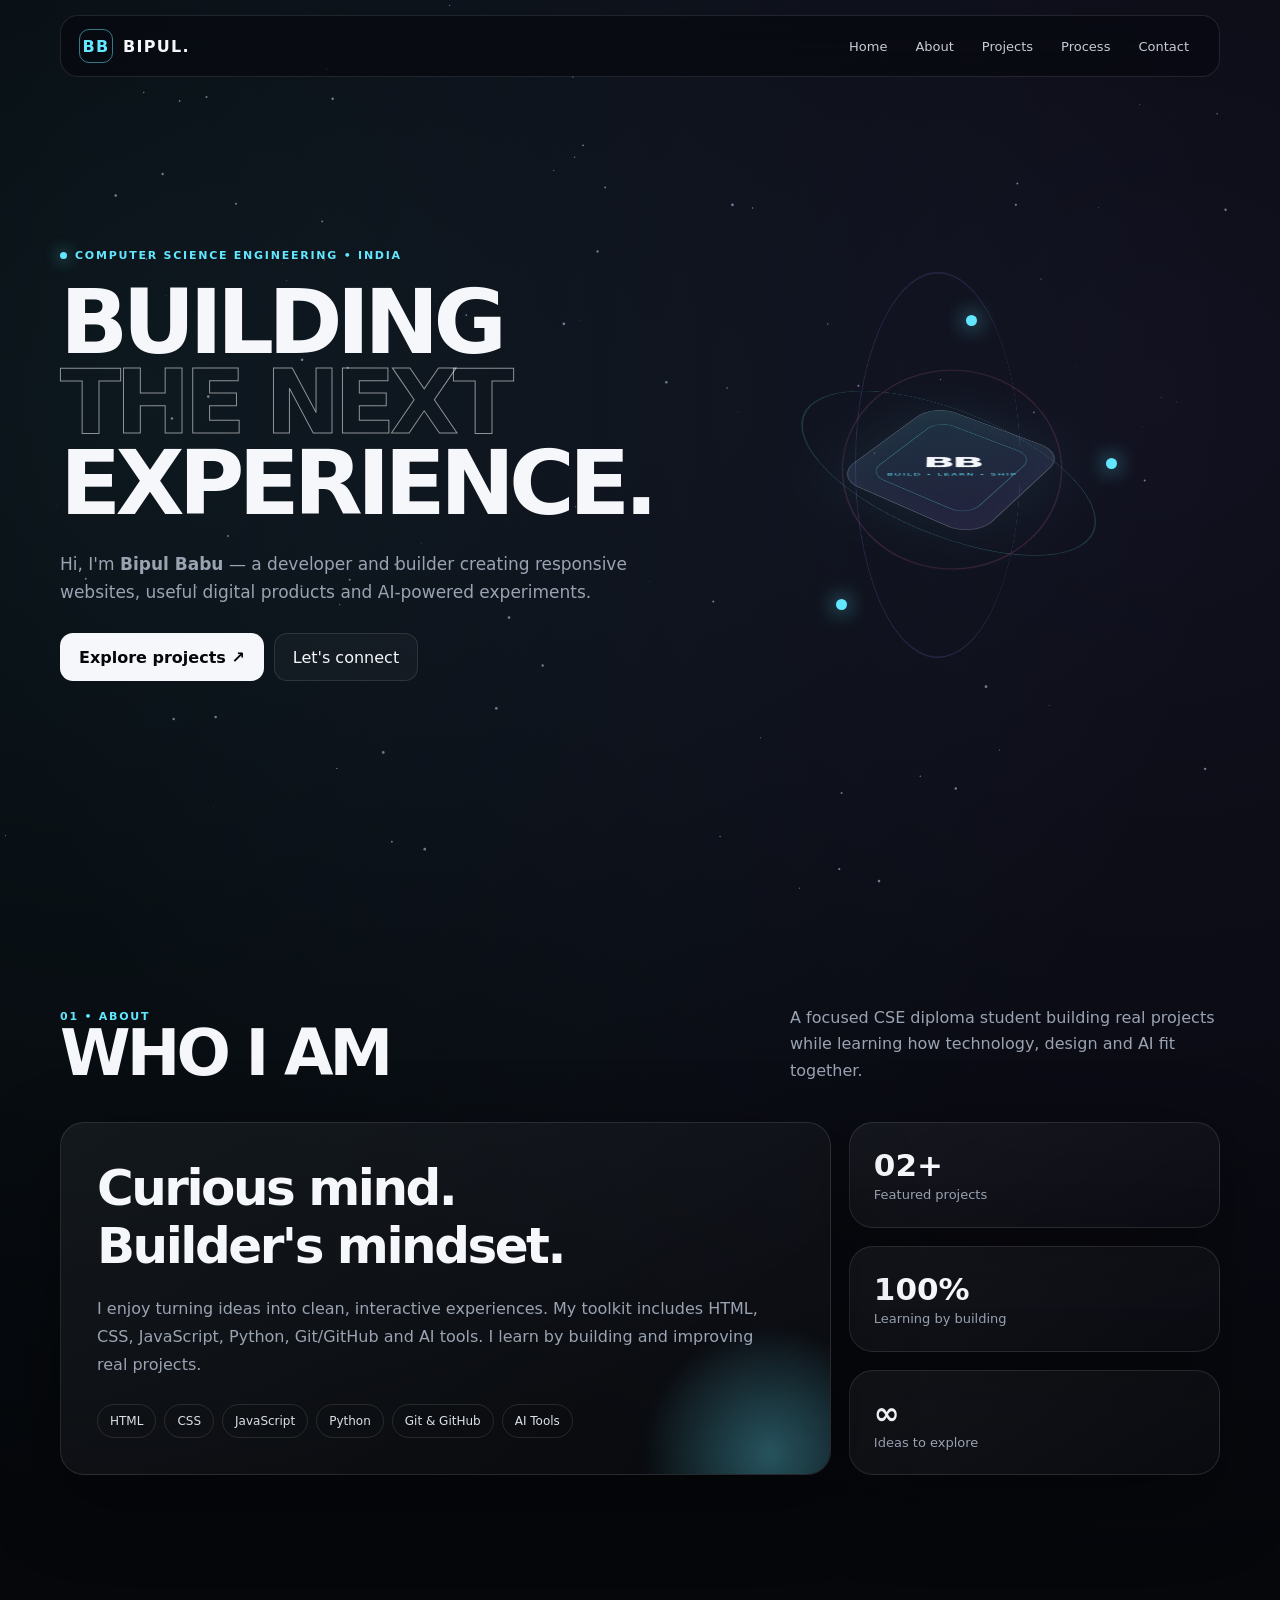
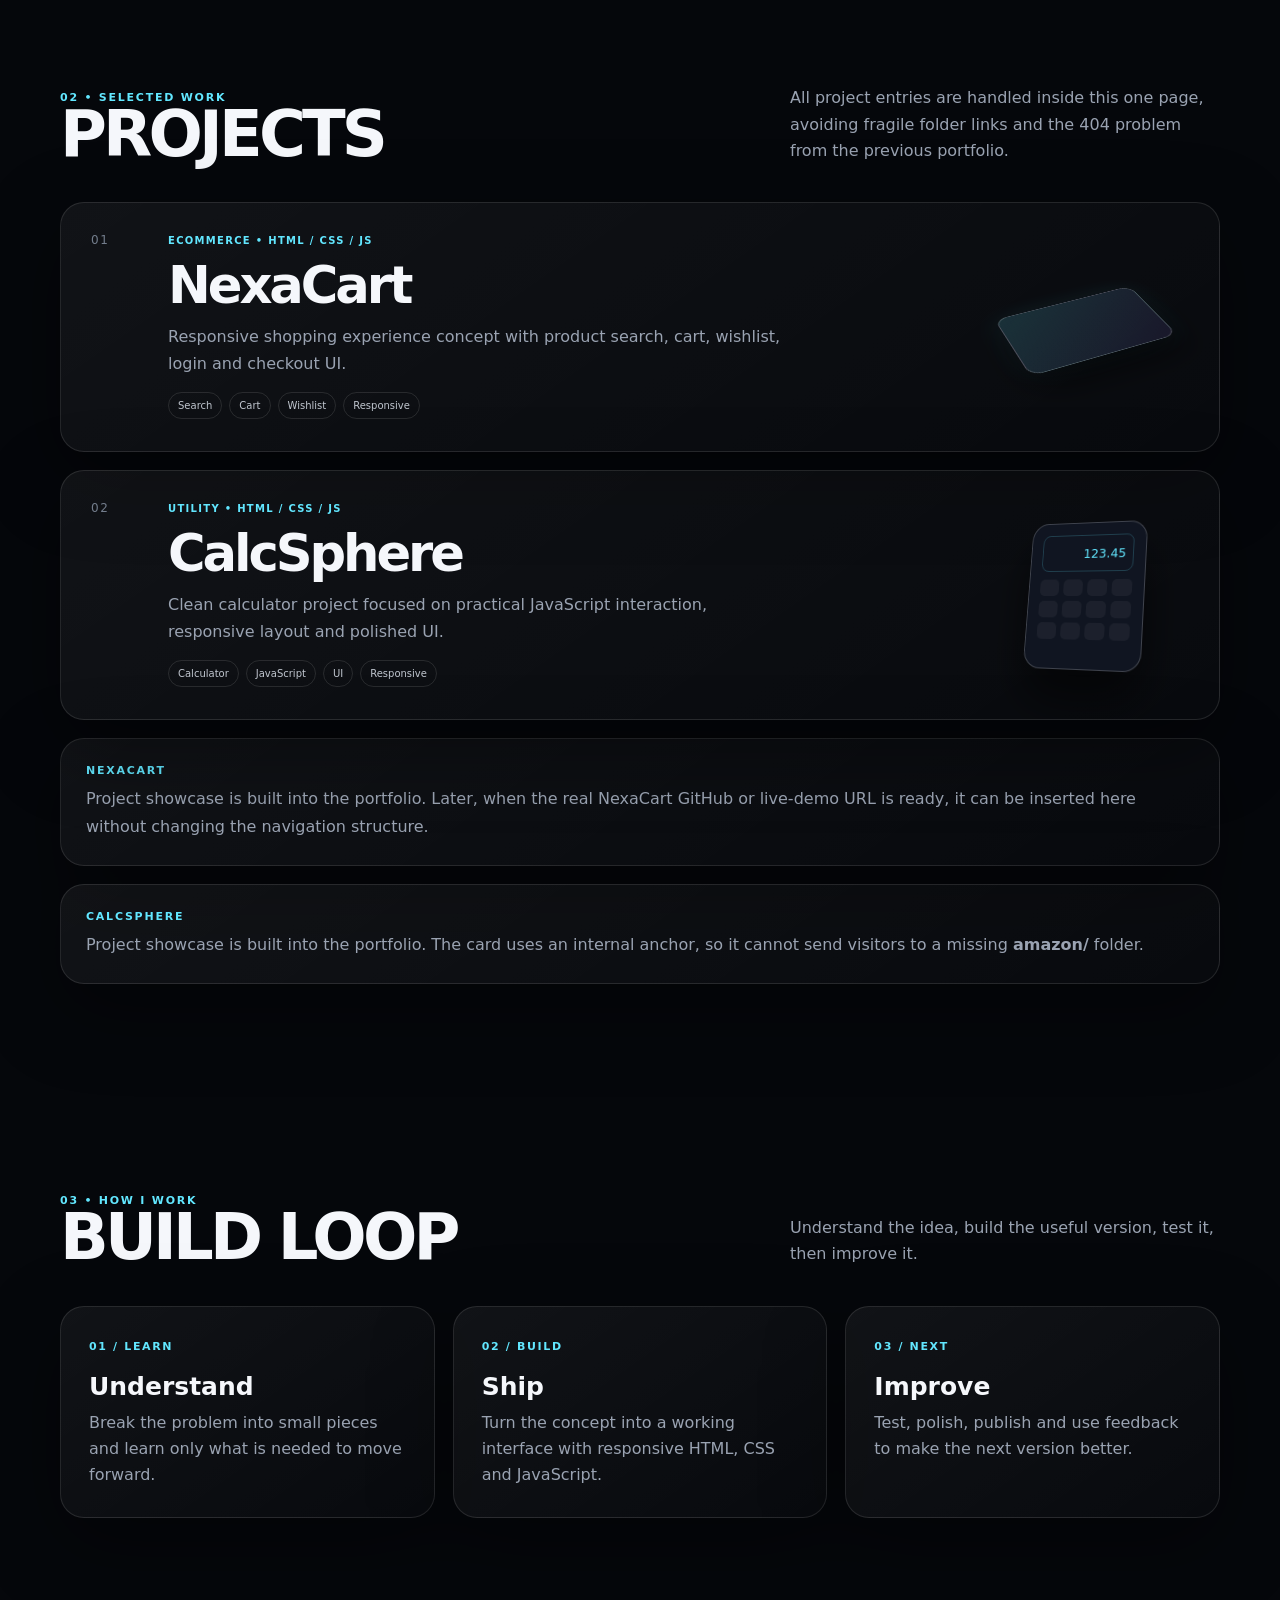
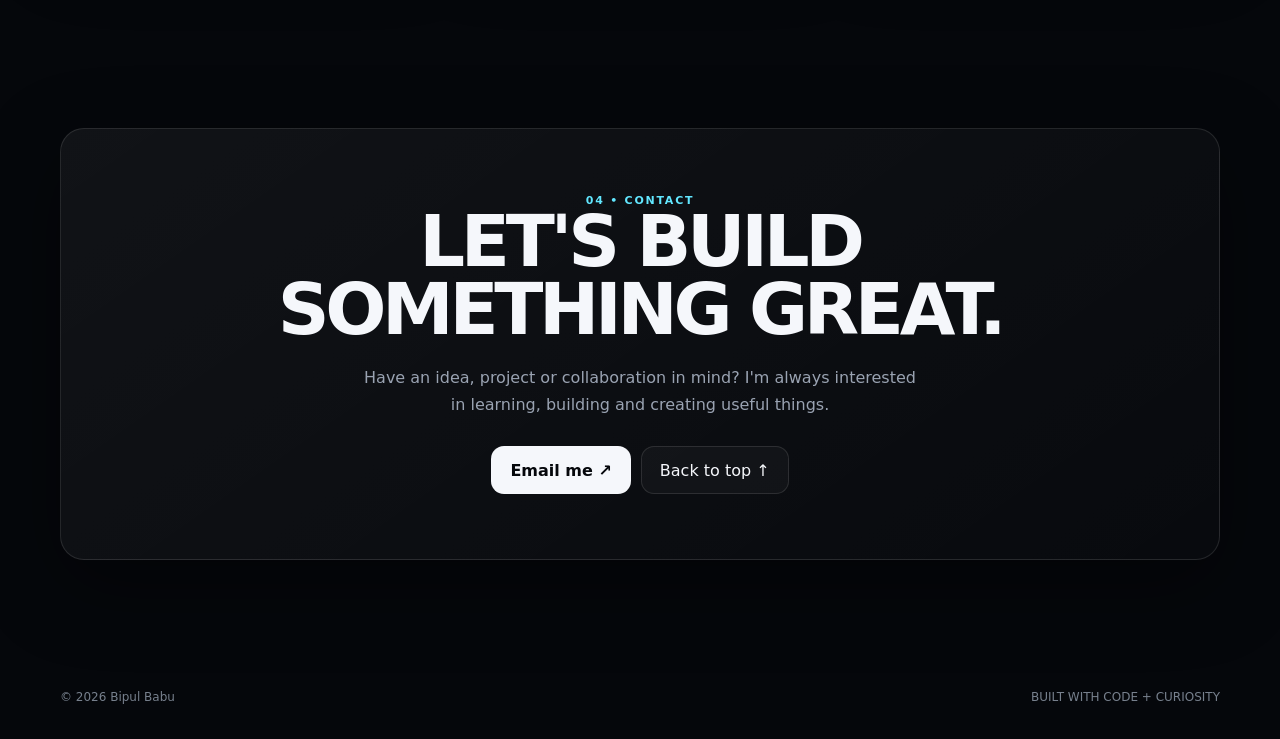
==== commit 2de4dc5c: "Add files via upload" ====
--- a/index.html
+++ b/index.html
@@ -1,127 +1,65 @@
-<!DOCTYPE html>
-<html lang="en">
-<head>
-  <meta charset="UTF-8">
-  <meta name="viewport" content="width=device-width, initial-scale=1.0">
-  <meta name="description" content="Bipul Babu — Computer Science Engineering student, developer and builder.">
-  <title>Bipul Babu | Developer Portfolio</title>
-  <link rel="preconnect" href="https://fonts.googleapis.com">
-  <link rel="preconnect" href="https://fonts.gstatic.com" crossorigin>
-  <link href="https://fonts.googleapis.com/css2?family=Inter:wght@400;500;600;700;800&family=Space+Grotesk:wght@500;600;700&display=swap" rel="stylesheet">
-  <link rel="stylesheet" href="style.css">
-</head>
+<!doctype html>
+<html lang="en"><head>
+<meta charset="utf-8"><meta name="viewport" content="width=device-width,initial-scale=1">
+<meta name="description" content="Bipul Babu — developer portfolio">
+<title>Bipul Babu | 3D Developer Portfolio</title>
+<style>
+:root{--bg:#05070b;--card:#ffffff0d;--line:#ffffff1c;--text:#f5f7fb;--muted:#9aa3b2;--cyan:#62e7ff;--violet:#9a7cff;--max:1160px}
+*{box-sizing:border-box;margin:0;padding:0}html{scroll-behavior:smooth}body{background:radial-gradient(circle at 10% 10%,#62e7ff12,transparent 30%),radial-gradient(circle at 90% 10%,#9a7cff16,transparent 32%),var(--bg);color:var(--text);font-family:Inter,system-ui,sans-serif;overflow-x:hidden}
+a{color:inherit;text-decoration:none}button{font:inherit;color:inherit}.wrap{width:min(var(--max),calc(100% - 32px));margin:auto}
+nav{position:fixed;z-index:20;top:15px;left:50%;transform:translateX(-50%);width:min(var(--max),calc(100% - 22px));height:62px;padding:0 18px;border:1px solid var(--line);border-radius:18px;background:#070910b8;backdrop-filter:blur(18px);display:flex;align-items:center;justify-content:space-between}
+.logo{font-weight:900;letter-spacing:.08em;display:flex;align-items:center;gap:10px}.logo b{width:34px;height:34px;border:1px solid #62e7ff80;border-radius:10px;display:grid;place-items:center;color:var(--cyan)}
+.links{display:flex;gap:4px}.links a{font-size:13px;color:#c7ccd6;padding:10px 12px;border-radius:11px}.links a:hover{background:#ffffff0d;color:white}.menu{display:none;background:none;border:1px solid var(--line);border-radius:10px;width:40px;height:40px}
+section{padding:105px 0}.hero{min-height:100vh;display:grid;align-items:center;padding-top:135px}.heroGrid{display:grid;grid-template-columns:1.05fr .95fr;gap:30px;align-items:center}
+.kicker,.eyebrow{color:var(--cyan);font-size:11px;font-weight:800;letter-spacing:.16em;text-transform:uppercase}.kicker{margin-bottom:20px}.kicker i{display:inline-block;width:7px;height:7px;border-radius:50%;background:var(--cyan);box-shadow:0 0 16px var(--cyan);margin-right:8px}
+h1{font-size:clamp(50px,7vw,92px);line-height:.9;letter-spacing:-.065em}h1 span{color:transparent;-webkit-text-stroke:1px #ffffff88}.lead{color:var(--muted);font-size:17px;line-height:1.7;max-width:650px;margin:26px 0}
+.actions{display:flex;gap:10px;flex-wrap:wrap}.btn{min-height:48px;padding:0 18px;border:1px solid var(--line);border-radius:13px;display:inline-flex;align-items:center;justify-content:center;gap:8px;transition:.25s}.btn:hover{transform:translateY(-3px)}.primary{background:#f5f7fb;color:#05070b;font-weight:800}.secondary{background:#ffffff08}
+.orbit{height:500px;display:grid;place-items:center;perspective:1000px}.scene{width:350px;height:350px;position:relative;transform-style:preserve-3d;animation:float 6s ease-in-out infinite}.ring{position:absolute;inset:20px;border:1px solid #62e7ff42;border-radius:50%;transform:rotateX(65deg) rotateY(20deg);animation:spin 12s linear infinite}.r2{inset:-15px;border-color:#9a7cff40;transform:rotateY(65deg);animation-duration:17s}.r3{inset:65px;border-color:#ff71c73b;transform:rotateX(25deg) rotateZ(50deg);animation-duration:8s}
+.core{position:absolute;inset:92px;border:1px solid #ffffff35;border-radius:30px;background:linear-gradient(135deg,#62e7ff25,#9a7cff20);box-shadow:0 0 80px #62e7ff16,inset 0 0 45px #ffffff08;transform:rotateX(55deg) rotateZ(35deg);display:grid;place-items:center}.core:before{content:"";position:absolute;inset:22px;border:1px solid #62e7ff50;border-radius:20px;transform:translateZ(35px)}.coreText{transform:translateZ(75px) rotateZ(-35deg) rotateX(-55deg);text-align:center}.coreText strong{display:block;font-size:43px;letter-spacing:-.08em}.coreText small{font-size:9px;color:var(--cyan);letter-spacing:.16em}.dot{position:absolute;width:11px;height:11px;border-radius:50%;background:var(--cyan);box-shadow:0 0 20px var(--cyan)}.d1{top:25px;left:54%}.d2{right:10px;top:48%}.d3{bottom:30px;left:17%}
+.head{display:flex;justify-content:space-between;gap:30px;align-items:end;margin-bottom:38px}.head h2{font-size:clamp(40px,5vw,65px);line-height:.95;letter-spacing:-.06em}.head p{max-width:430px;color:var(--muted);line-height:1.65}.glass{border:1px solid var(--line);background:linear-gradient(145deg,#ffffff0d,#ffffff04);border-radius:24px;box-shadow:0 25px 80px #0006}
+.about{display:grid;grid-template-columns:1.35fr .65fr;gap:18px}.mainCard{padding:36px;min-height:350px;position:relative;overflow:hidden}.mainCard h3{font-size:clamp(30px,4vw,50px);letter-spacing:-.05em}.mainCard p{max-width:680px;color:var(--muted);line-height:1.75;margin-top:20px}.chips{display:flex;flex-wrap:wrap;gap:8px;margin-top:25px}.chip{font-size:12px;padding:9px 12px;border:1px solid var(--line);border-radius:999px;color:#dce1e9}.orb{position:absolute;width:280px;height:280px;right:-80px;bottom:-120px;border-radius:50%;background:radial-gradient(circle,#62e7ff55,transparent 65%);filter:blur(4px)}
+.stats{display:grid;gap:18px}.stat{padding:24px;min-height:104px}.stat b{font-size:31px}.stat span{display:block;color:var(--muted);font-size:13px;margin-top:4px}
+.projects{display:grid;gap:18px}.project{position:relative;display:grid;grid-template-columns:55px 1fr 210px;gap:22px;align-items:center;padding:30px;min-height:250px;overflow:hidden;transition:.3s}.project:hover{transform:translateY(-6px);border-color:#62e7ff55}.num{color:#737d8c;font-size:12px;letter-spacing:.14em;align-self:start}.tag{color:var(--cyan);font-size:10px;font-weight:800;letter-spacing:.13em;text-transform:uppercase}.project h3{font-size:clamp(34px,4vw,56px);letter-spacing:-.06em;margin:9px 0}.project p{color:var(--muted);line-height:1.65;max-width:630px}.projectTags{display:flex;gap:7px;flex-wrap:wrap;margin-top:15px}.projectTags span{font-size:10px;padding:7px 9px;border:1px solid var(--line);border-radius:999px;color:#c1c7d0}.visual{height:160px;display:grid;place-items:center;perspective:700px}.device{width:155px;height:100px;border:1px solid #ffffff38;border-radius:14px;background:linear-gradient(135deg,#62e7ff2b,#9a7cff1c);transform:rotateX(55deg) rotateZ(-25deg);box-shadow:0 25px 45px #0008,0 0 35px #62e7ff16;animation:float 5s ease-in-out infinite}.calc{width:125px;height:150px;border:1px solid #ffffff32;border-radius:18px;background:#101521;padding:12px;transform:rotateY(-22deg) rotateX(10deg);box-shadow:0 30px 50px #0009;animation:float 5.5s ease-in-out infinite}.screen{height:38px;border:1px solid #62e7ff33;border-radius:8px;color:var(--cyan);display:flex;align-items:center;justify-content:flex-end;padding:7px;font-size:13px;margin-bottom:8px}.keys{display:grid;grid-template-columns:repeat(4,1fr);gap:5px}.keys i{height:17px;background:#ffffff0d;border-radius:5px}.projectLink{position:absolute;inset:0;border-radius:24px;z-index:3}.projectLink:focus-visible{box-shadow:inset 0 0 0 3px var(--cyan)}
+.process{display:grid;grid-template-columns:repeat(3,1fr);gap:18px}.step{padding:28px;min-height:190px}.step b{font-size:11px;color:var(--cyan);letter-spacing:.15em}.step h3{font-size:25px;margin:18px 0 9px}.step p{color:var(--muted);line-height:1.65}
+.contact{padding:65px 35px;text-align:center;position:relative;overflow:hidden}.contact h2{font-size:clamp(40px,6vw,72px);line-height:.95;letter-spacing:-.06em;max-width:850px;margin:auto}.contact p{max-width:560px;margin:20px auto 28px;color:var(--muted);line-height:1.7}footer{padding:25px 0 35px;color:#77808d;font-size:12px;display:flex;justify-content:space-between}
+.reveal{opacity:0;transform:translateY(25px);transition:.7s}.reveal.show{opacity:1;transform:none}
+#stars{position:fixed;inset:0;z-index:-2;width:100%;height:100%}
+@keyframes spin{to{transform:rotateX(65deg) rotateY(20deg) rotateZ(360deg)}}@keyframes float{50%{transform:translateY(-13px) rotateX(55deg) rotateZ(35deg)}}
+@media(max-width:820px){.links{display:none;position:absolute;top:70px;left:0;right:0;flex-direction:column;padding:9px;background:#070910f5;border:1px solid var(--line);border-radius:16px}.links.open{display:flex}.links a{text-align:center}.menu{display:block}.heroGrid{grid-template-columns:1fr}.orbit{height:350px;order:-1}.about{grid-template-columns:1fr}.project{grid-template-columns:42px 1fr}.visual{grid-column:2}.process{grid-template-columns:1fr}.head{display:block}.head p{margin-top:16px}}
+@media(max-width:540px){.wrap{width:calc(100% - 22px)}section{padding:80px 0}.hero{padding-top:120px}h1{font-size:clamp(46px,14vw,68px)}.orbit{height:285px}.scene{transform:scale(.7)}.mainCard{padding:25px}.project{grid-template-columns:1fr;padding:23px}.num{display:none}.visual{grid-column:1}footer{display:block}footer span{display:block;margin-top:7px}}
+@media(prefers-reduced-motion:reduce){*,*:before,*:after{animation:none!important;transition:none!important;scroll-behavior:auto!important}.reveal{opacity:1;transform:none}}
+</style></head>
 <body>
-  <div class="cursor-glow"></div>
-  <canvas id="scene"></canvas>
-  <div class="noise"></div>
+<canvas id="stars" aria-hidden="true"></canvas>
+<nav><a class="logo" href="#home"><b>BB</b>BIPUL.</a><button class="menu" id="menu" aria-label="Open menu" aria-expanded="false">☰</button>
+<div class="links" id="links"><a href="#home">Home</a><a href="#about">About</a><a href="#projects">Projects</a><a href="#process">Process</a><a href="#contact">Contact</a></div></nav>
 
-  <header class="nav">
-    <a class="brand" href="#home"><span>BB</span> BIPUL<span class="dot">.</span></a>
-    <button class="menu-btn" aria-label="Open menu"><span></span><span></span></button>
-    <nav>
-      <a href="#home">Home</a><a href="#about">About</a><a href="#skills">Skills</a>
-      <a href="#projects">Projects</a><a href="#journey">Journey</a><a href="#contact">Contact</a>
-    </nav>
-  </header>
+<main>
+<section class="hero" id="home"><div class="wrap heroGrid">
+<div class="reveal"><div class="kicker"><i></i>Computer Science Engineering • India</div><h1>BUILDING <span>THE NEXT</span> EXPERIENCE.</h1><p class="lead">Hi, I'm <strong>Bipul Babu</strong> — a developer and builder creating responsive websites, useful digital products and AI-powered experiments.</p><div class="actions"><a class="btn primary" href="#projects">Explore projects ↗</a><a class="btn secondary" href="#contact">Let's connect</a></div></div>
+<div class="orbit reveal" aria-hidden="true"><div class="scene"><div class="ring"></div><div class="ring r2"></div><div class="ring r3"></div><div class="dot d1"></div><div class="dot d2"></div><div class="dot d3"></div><div class="core"><div class="coreText"><strong>BB</strong><small>BUILD • LEARN • SHIP</small></div></div></div></div>
+</div></section>
 
-  <main>
-    <section id="home" class="hero">
-      <div class="hero-copy reveal">
-        <p class="eyebrow"><i></i> COMPUTER SCIENCE ENGINEERING • INDIA</p>
-        <h1>BUILDING<br><span>THE NEXT</span><br>EXPERIENCE.</h1>
-        <p class="hero-text">I'm <b>Bipul Babu</b> — a developer who turns ideas into interactive web experiences, useful products and ambitious projects.</p>
-        <div class="hero-actions">
-          <a class="btn primary" href="#projects">Explore projects <b>↗</b></a>
-          <a class="btn ghost" href="#contact">Let's connect</a>
-        </div>
-      </div>
-      <div class="hero-orb">
-        <div class="orb-ring ring1"></div><div class="orb-ring ring2"></div>
-        <div class="orb-core"><span>BB</span></div>
-        <div class="float-card c1">WEB<br><strong>DEV</strong></div>
-        <div class="float-card c2">AI × CODE</div>
-        <div class="float-card c3">BUILD<br><strong>SHIP</strong></div>
-      </div>
-      <div class="scroll">SCROLL <span>↓</span></div>
-    </section>
+<section id="about"><div class="wrap"><div class="head reveal"><div><div class="eyebrow">01 • About</div><h2>WHO I AM</h2></div><p>A focused CSE diploma student building real projects while learning how technology, design and AI fit together.</p></div>
+<div class="about"><article class="glass mainCard reveal"><h3>Curious mind.<br>Builder's mindset.</h3><p>I enjoy turning ideas into clean, interactive experiences. My toolkit includes HTML, CSS, JavaScript, Python, Git/GitHub and AI tools. I learn by building and improving real projects.</p><div class="chips"><span class="chip">HTML</span><span class="chip">CSS</span><span class="chip">JavaScript</span><span class="chip">Python</span><span class="chip">Git & GitHub</span><span class="chip">AI Tools</span></div><div class="orb"></div></article>
+<div class="stats"><article class="glass stat reveal"><b>02+</b><span>Featured projects</span></article><article class="glass stat reveal"><b>100%</b><span>Learning by building</span></article><article class="glass stat reveal"><b>∞</b><span>Ideas to explore</span></article></div></div></div></section>
 
-    <section id="about" class="section about">
-      <div class="section-head reveal"><span>01</span><h2>WHO I AM</h2></div>
-      <div class="about-grid">
-        <div class="about-card glass reveal">
-          <p class="big">Curious mind.<br><span>Builder's mindset.</span></p>
-          <p>I’m a Computer Science Engineering diploma student focused on coding, web development and AI-powered technology. I enjoy learning by building real projects—not just watching tutorials.</p>
-          <div class="stats"><div><b>∞</b><small>Curiosity</small></div><div><b>24/7</b><small>Learning</small></div><div><b>1</b><small>Goal: Build</small></div></div>
-        </div>
-        <div class="about-side reveal">
-          <div class="mini-card"><span>01</span><b>LEARN</b><p>Understand the technology behind the idea.</p></div>
-          <div class="mini-card"><span>02</span><b>BUILD</b><p>Turn concepts into working products.</p></div>
-          <div class="mini-card"><span>03</span><b>EVOLVE</b><p>Improve, experiment and ship better.</p></div>
-        </div>
-      </div>
-    </section>
+<section id="projects"><div class="wrap"><div class="head reveal"><div><div class="eyebrow">02 • Selected work</div><h2>PROJECTS</h2></div><p>All project entries are handled inside this one page, avoiding fragile folder links and the 404 problem from the previous portfolio.</p></div>
+<div class="projects">
+<article class="glass project reveal"><div class="num">01</div><div><div class="tag">Ecommerce • HTML / CSS / JS</div><h3>NexaCart</h3><p>Responsive shopping experience concept with product search, cart, wishlist, login and checkout UI.</p><div class="projectTags"><span>Search</span><span>Cart</span><span>Wishlist</span><span>Responsive</span></div></div><div class="visual" aria-hidden="true"><div class="device"></div></div><a class="projectLink" href="#nexacart" aria-label="View NexaCart details"></a></article>
+<article class="glass project reveal"><div class="num">02</div><div><div class="tag">Utility • HTML / CSS / JS</div><h3>CalcSphere</h3><p>Clean calculator project focused on practical JavaScript interaction, responsive layout and polished UI.</p><div class="projectTags"><span>Calculator</span><span>JavaScript</span><span>UI</span><span>Responsive</span></div></div><div class="visual" aria-hidden="true"><div class="calc"><div class="screen">123.45</div><div class="keys"><i></i><i></i><i></i><i></i><i></i><i></i><i></i><i></i><i></i><i></i><i></i><i></i></div></div></div><a class="projectLink" href="#calcsphere" aria-label="View CalcSphere details"></a></article>
+</div>
+<div id="nexacart" class="glass" style="padding:25px;margin-top:18px"><div class="eyebrow">NexaCart</div><p style="color:var(--muted);line-height:1.7;margin-top:8px">Project showcase is built into the portfolio. Later, when the real NexaCart GitHub or live-demo URL is ready, it can be inserted here without changing the navigation structure.</p></div>
+<div id="calcsphere" class="glass" style="padding:25px;margin-top:18px"><div class="eyebrow">CalcSphere</div><p style="color:var(--muted);line-height:1.7;margin-top:8px">Project showcase is built into the portfolio. The card uses an internal anchor, so it cannot send visitors to a missing <b>amazon/</b> folder.</p></div>
+</div></section>
 
-    <section id="skills" class="section">
-      <div class="section-head reveal"><span>02</span><h2>MY TOOLKIT</h2></div>
-      <div class="skills-grid">
-        <div class="skill-card glass reveal"><span>01</span><h3>FRONTEND</h3><p>HTML • CSS • JavaScript</p><div class="skill-orbit">{"code":"&lt;/&gt;"}</div></div>
-        <div class="skill-card glass reveal"><span>02</span><h3>PROGRAMMING</h3><p>C • Python • Problem Solving</p><div class="skill-orbit">{"logic":"01"}</div></div>
-        <div class="skill-card glass reveal"><span>03</span><h3>TOOLS</h3><p>Git • GitHub • VS Code</p><div class="skill-orbit">{"ship":true}</div></div>
-        <div class="skill-card glass reveal"><span>04</span><h3>EXPLORING</h3><p>AI • App Ideas • Product Building</p><div class="skill-orbit">{"future":"∞"}</div></div>
-      </div>
-    </section>
-    
+<section id="process"><div class="wrap"><div class="head reveal"><div><div class="eyebrow">03 • How I work</div><h2>BUILD LOOP</h2></div><p>Understand the idea, build the useful version, test it, then improve it.</p></div><div class="process"><article class="glass step reveal"><b>01 / LEARN</b><h3>Understand</h3><p>Break the problem into small pieces and learn only what is needed to move forward.</p></article><article class="glass step reveal"><b>02 / BUILD</b><h3>Ship</h3><p>Turn the concept into a working interface with responsive HTML, CSS and JavaScript.</p></article><article class="glass step reveal"><b>03 / NEXT</b><h3>Improve</h3><p>Test, polish, publish and use feedback to make the next version better.</p></article></div></div></section>
 
-    <section id="projects" class="section projects">
-      <div class="section-head reveal"><span>03</span><h2>SELECTED WORK</h2></div>
-      <p class="section-sub reveal">A growing collection of things I’ve designed, coded and shipped.</p>
-      <div class="project-list">
-        <article class="project glass reveal">
-          <div class="project-no">01</div><div class="project-info"><p>ECOMMERCE • HTML / CSS / JS</p><h3>NEXA<br><em>CART</em></h3><span>Responsive shopping experience with product search, cart, wishlist, login and checkout UI.</span><div class="tags"><b>SEARCH</b><b>CART</b><b>WISHLIST</b><b>RESPONSIVE</b></div></div>
-          <div class="project-visual amazon"><div class="cube"><span>SHOP</span></div></div>
-<a class="project-link" href="./nexacart/index.html" target="_blank" aria-label="NexaCart project link"></a>
-        </article>
-        <article class="project glass reveal">
-          <div class="project-no">02</div><div class="project-info"><p>UTILITY • HTML / CSS / JS</p><h3>SMART<br><em>CALCULATOR</em></h3><span>A clean responsive calculator project built to practice interactive JavaScript and UI logic.</span><div class="tags"><b>JAVASCRIPT</b><b>UI</b><b>LOGIC</b></div></div>
-          <div class="project-visual calc"><div class="calc3d"><span>7 8 9<br>4 5 6<br>1 2 3</span></div></div>
-<a class="project-link"
-   href="./nexacart/index.html"
-   target="_blank"
-   rel="noopener"
-   aria-label="Open NexaCart project">
-</a>
-        </article>
-        <article class="project glass reveal">
-          <div class="project-no">03</div><div class="project-info"><p>PORTFOLIO • HTML / CSS / JS</p><h3>THIS<br><em>PORTFOLIO</em></h3><span>A 3D-inspired personal space designed to grow with future projects and experiments.</span><div class="tags"><b>3D UI</b><b>ANIMATION</b><b>GITHUB</b></div></div>
-          <div class="project-visual future"><div class="future3d">BB<span>+</span></div></div>
-          <a class="project-link" href="#home" aria-label="Portfolio home">↗</a>
-        </article>
-      </div>
-    </section>
-
-    <section id="journey" class="section journey">
-      <div class="section-head reveal"><span>04</span><h2>THE JOURNEY</h2></div>
-      <div class="timeline">
-        <div class="time-item reveal"><span>NOW</span><div><h3>Diploma — Computer Science Engineering</h3><p>Building fundamentals in programming, algorithms, systems and software development.</p></div></div>
-        <div class="time-item reveal"><span>BUILD</span><div><h3>Real-world projects</h3><p>Websites, clones, utilities and experiments that turn learning into practical experience.</p></div></div>
-        <div class="time-item reveal"><span>NEXT</span><div><h3>AI + Product Building</h3><p>Exploring how software, AI and strong product ideas can become useful platforms.</p></div></div>
-      </div>
-    </section>
-
-    <section id="contact" class="section contact">
-      <div class="contact-box glass reveal">
-        <p class="eyebrow"><i></i> HAVE AN IDEA?</p>
-        <h2>LET'S BUILD<br><span>SOMETHING GREAT.</span></h2>
-        <p>Open to learning, collaboration and building interesting things.</p>
-        <div class="contact-actions">
-          <a class="btn primary" href="mailto:bipulbabu333@gmail.com">Email me ↗</a>
-          <a class="btn ghost" href="https://github.com/bipulbabu" target="_blank" rel="noopener">GitHub ↗</a>
-        </div>
-      </div>
-    </section>
-  </main>
-
-  <footer><span>© 2026 BIPUL BABU</span><span>BUILT WITH CODE + CURIOSITY</span></footer>
-  <script src="script.js"></script>
-</body>
-</html>
+<section id="contact"><div class="wrap"><div class="glass contact reveal"><div class="eyebrow">04 • Contact</div><h2>LET'S BUILD SOMETHING GREAT.</h2><p>Have an idea, project or collaboration in mind? I'm always interested in learning, building and creating useful things.</p><div class="actions" style="justify-content:center"><a class="btn primary" href="mailto:bipulbabu333@gmail.com">Email me ↗</a><a class="btn secondary" href="#home">Back to top ↑</a></div></div></div></section>
+</main>
+<footer class="wrap"><span>© 2026 Bipul Babu</span><span>BUILT WITH CODE + CURIOSITY</span></footer>
+<script>
+const m=document.getElementById('menu'),l=document.getElementById('links');m.onclick=()=>{let o=l.classList.toggle('open');m.setAttribute('aria-expanded',o)};l.querySelectorAll('a').forEach(a=>a.onclick=()=>l.classList.remove('open'));
+const ob=new IntersectionObserver(es=>es.forEach(e=>{if(e.isIntersecting)e.target.classList.add('show')}),{threshold:.1});document.querySelectorAll('.reveal').forEach(e=>ob.observe(e));
+const c=document.getElementById('stars'),x=c.getContext('2d');let s=[];function resize(){c.width=innerWidth*devicePixelRatio;c.height=innerHeight*devicePixelRatio;x.setTransform(devicePixelRatio,0,0,devicePixelRatio,0,0);s=Array.from({length:Math.min(100,innerWidth/12)},()=>({x:Math.random()*innerWidth,y:Math.random()*innerHeight,r:Math.random()*1.2+.2,v:Math.random()*.16+.03}))}function draw(){x.clearRect(0,0,innerWidth,innerHeight);s.forEach(p=>{p.y+=p.v;if(p.y>innerHeight)p.y=0;x.beginPath();x.arc(p.x,p.y,p.r,0,7);x.fillStyle='#bde0ff88';x.fill()});requestAnimationFrame(draw)}addEventListener('resize',resize);resize();draw();
+</script></body></html>
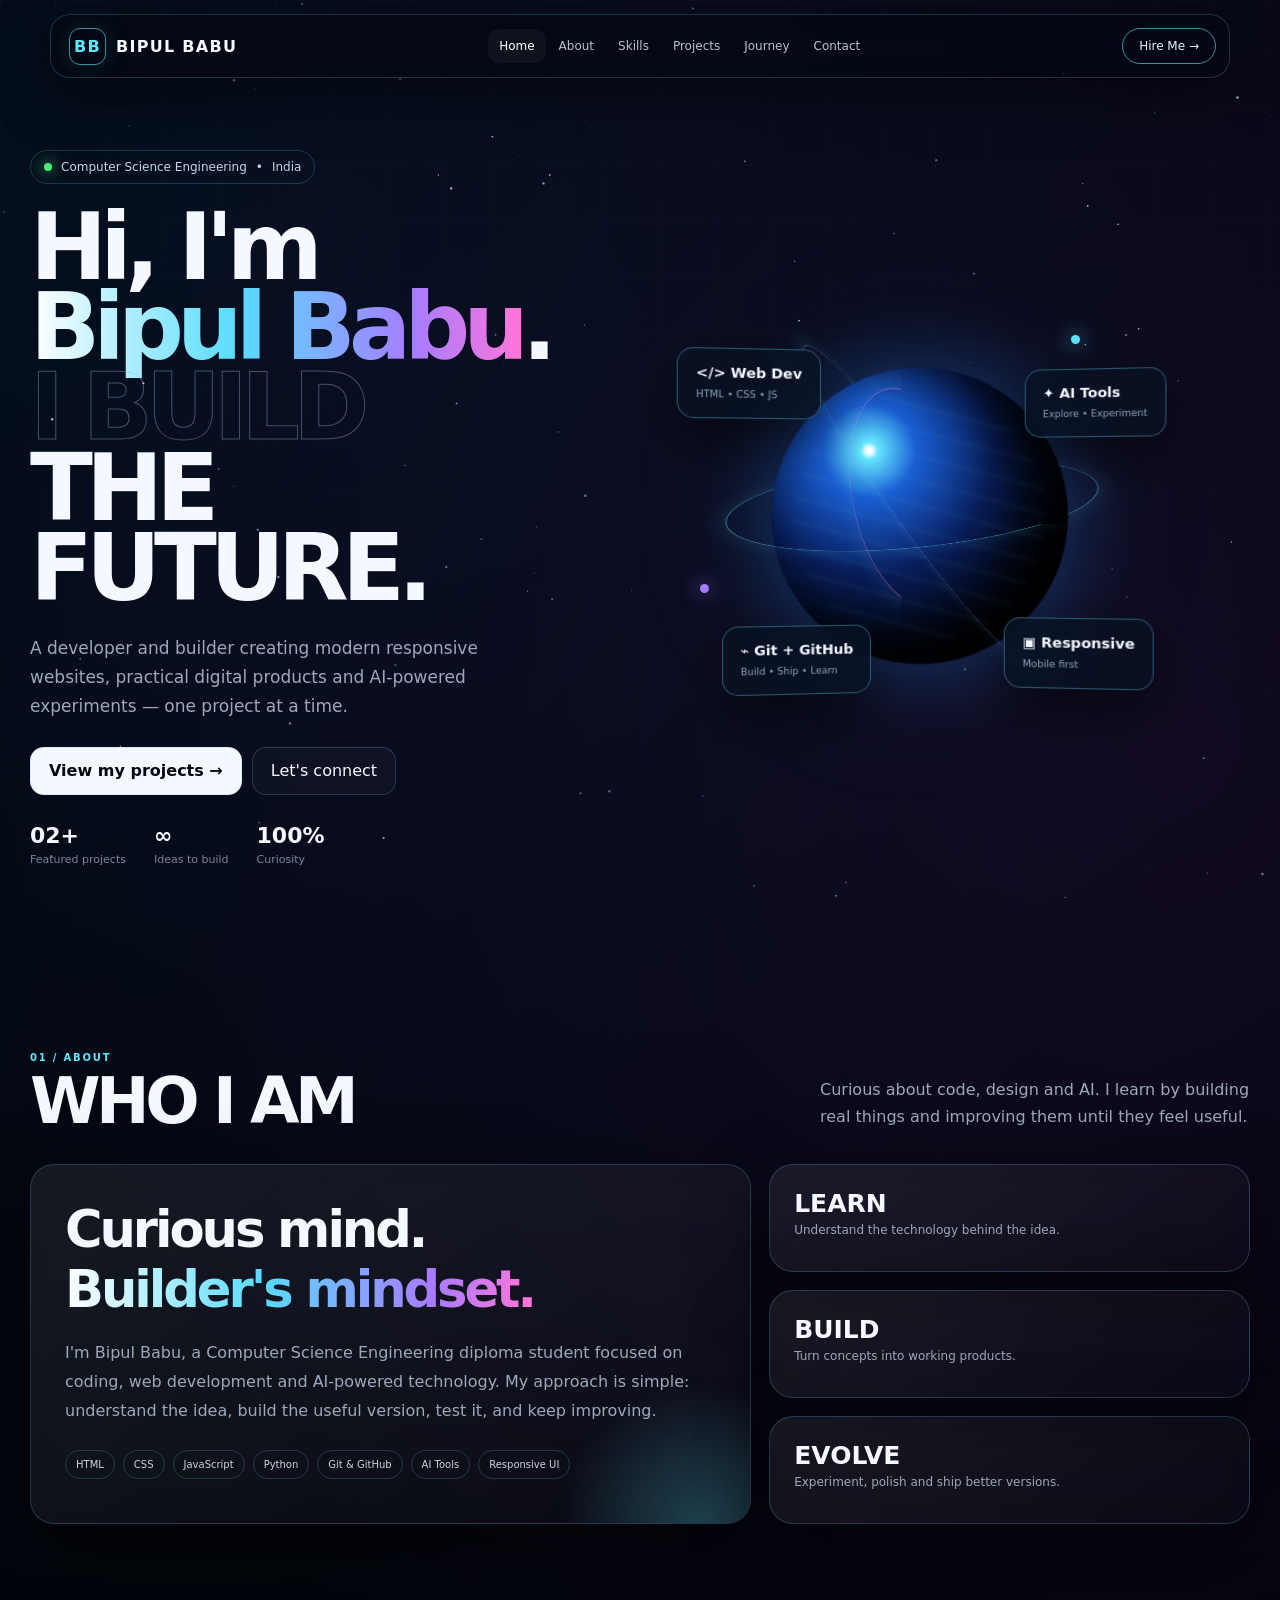
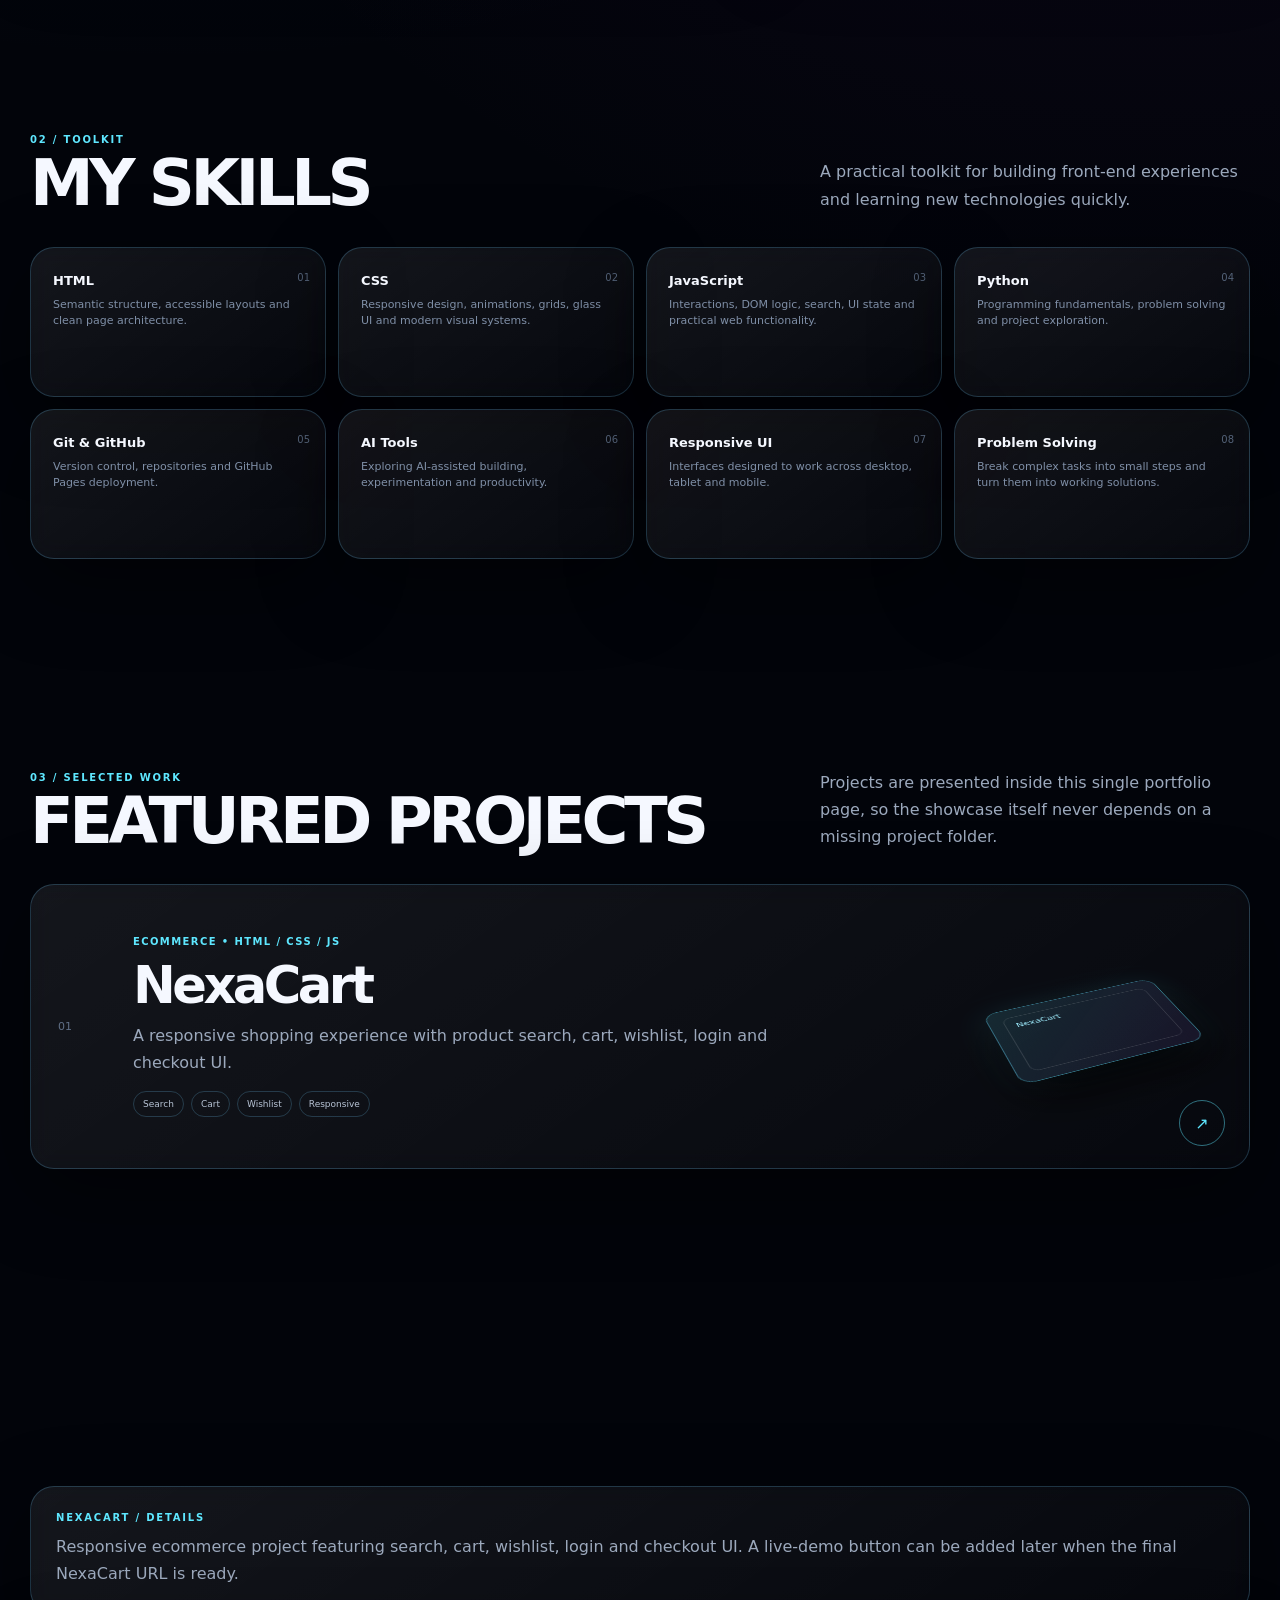
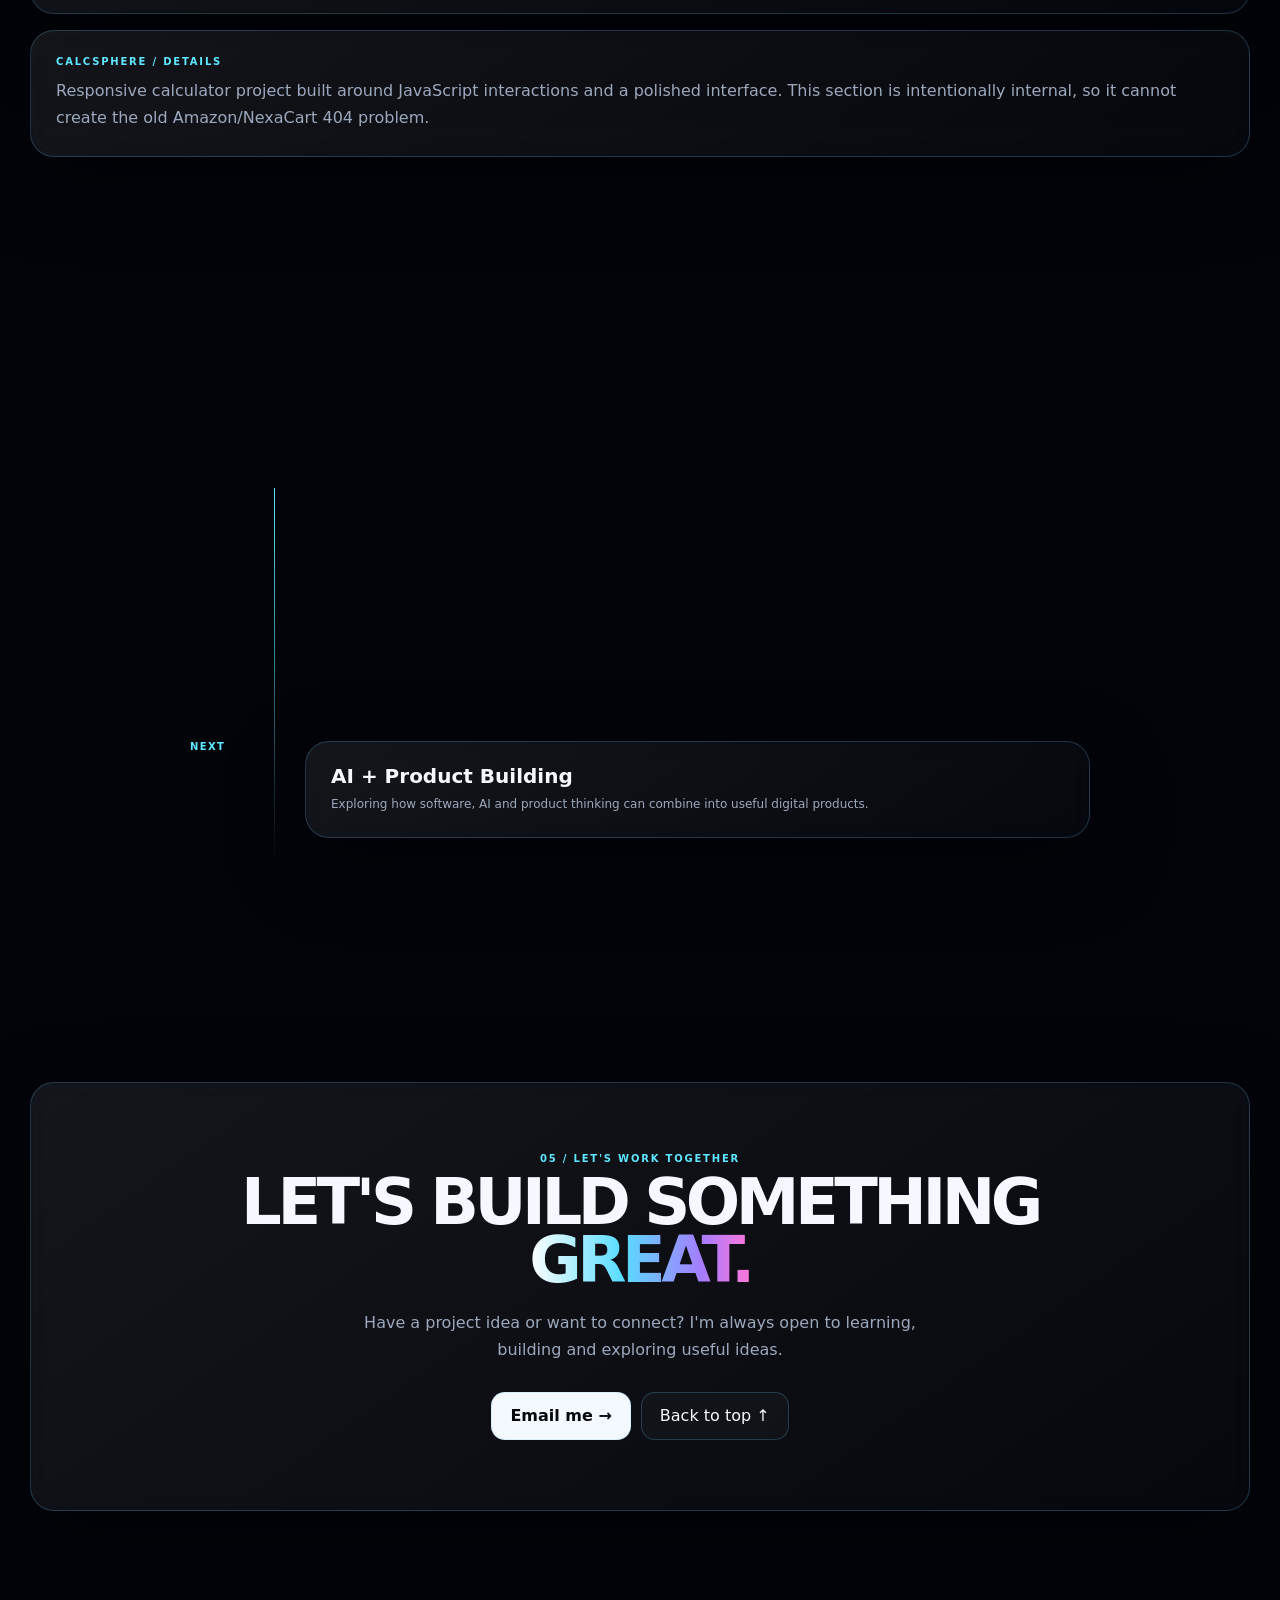
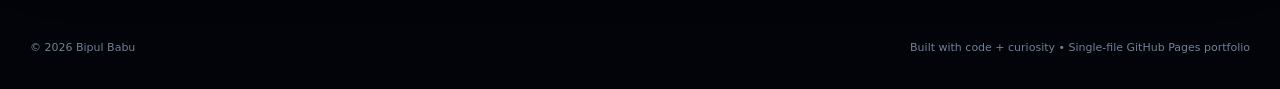
==== commit a7ab0125: "Add files via upload" ====
--- a/index.html
+++ b/index.html
@@ -1,65 +1,205 @@
 <!doctype html>
-<html lang="en"><head>
-<meta charset="utf-8"><meta name="viewport" content="width=device-width,initial-scale=1">
-<meta name="description" content="Bipul Babu — developer portfolio">
-<title>Bipul Babu | 3D Developer Portfolio</title>
+<html lang="en">
+<head>
+<meta charset="utf-8">
+<meta name="viewport" content="width=device-width,initial-scale=1">
+<meta name="description" content="Bipul Babu — futuristic 3D developer portfolio">
+<title>Bipul Babu — 3D Developer Portfolio</title>
 <style>
-:root{--bg:#05070b;--card:#ffffff0d;--line:#ffffff1c;--text:#f5f7fb;--muted:#9aa3b2;--cyan:#62e7ff;--violet:#9a7cff;--max:1160px}
-*{box-sizing:border-box;margin:0;padding:0}html{scroll-behavior:smooth}body{background:radial-gradient(circle at 10% 10%,#62e7ff12,transparent 30%),radial-gradient(circle at 90% 10%,#9a7cff16,transparent 32%),var(--bg);color:var(--text);font-family:Inter,system-ui,sans-serif;overflow-x:hidden}
-a{color:inherit;text-decoration:none}button{font:inherit;color:inherit}.wrap{width:min(var(--max),calc(100% - 32px));margin:auto}
-nav{position:fixed;z-index:20;top:15px;left:50%;transform:translateX(-50%);width:min(var(--max),calc(100% - 22px));height:62px;padding:0 18px;border:1px solid var(--line);border-radius:18px;background:#070910b8;backdrop-filter:blur(18px);display:flex;align-items:center;justify-content:space-between}
-.logo{font-weight:900;letter-spacing:.08em;display:flex;align-items:center;gap:10px}.logo b{width:34px;height:34px;border:1px solid #62e7ff80;border-radius:10px;display:grid;place-items:center;color:var(--cyan)}
-.links{display:flex;gap:4px}.links a{font-size:13px;color:#c7ccd6;padding:10px 12px;border-radius:11px}.links a:hover{background:#ffffff0d;color:white}.menu{display:none;background:none;border:1px solid var(--line);border-radius:10px;width:40px;height:40px}
-section{padding:105px 0}.hero{min-height:100vh;display:grid;align-items:center;padding-top:135px}.heroGrid{display:grid;grid-template-columns:1.05fr .95fr;gap:30px;align-items:center}
-.kicker,.eyebrow{color:var(--cyan);font-size:11px;font-weight:800;letter-spacing:.16em;text-transform:uppercase}.kicker{margin-bottom:20px}.kicker i{display:inline-block;width:7px;height:7px;border-radius:50%;background:var(--cyan);box-shadow:0 0 16px var(--cyan);margin-right:8px}
-h1{font-size:clamp(50px,7vw,92px);line-height:.9;letter-spacing:-.065em}h1 span{color:transparent;-webkit-text-stroke:1px #ffffff88}.lead{color:var(--muted);font-size:17px;line-height:1.7;max-width:650px;margin:26px 0}
-.actions{display:flex;gap:10px;flex-wrap:wrap}.btn{min-height:48px;padding:0 18px;border:1px solid var(--line);border-radius:13px;display:inline-flex;align-items:center;justify-content:center;gap:8px;transition:.25s}.btn:hover{transform:translateY(-3px)}.primary{background:#f5f7fb;color:#05070b;font-weight:800}.secondary{background:#ffffff08}
-.orbit{height:500px;display:grid;place-items:center;perspective:1000px}.scene{width:350px;height:350px;position:relative;transform-style:preserve-3d;animation:float 6s ease-in-out infinite}.ring{position:absolute;inset:20px;border:1px solid #62e7ff42;border-radius:50%;transform:rotateX(65deg) rotateY(20deg);animation:spin 12s linear infinite}.r2{inset:-15px;border-color:#9a7cff40;transform:rotateY(65deg);animation-duration:17s}.r3{inset:65px;border-color:#ff71c73b;transform:rotateX(25deg) rotateZ(50deg);animation-duration:8s}
-.core{position:absolute;inset:92px;border:1px solid #ffffff35;border-radius:30px;background:linear-gradient(135deg,#62e7ff25,#9a7cff20);box-shadow:0 0 80px #62e7ff16,inset 0 0 45px #ffffff08;transform:rotateX(55deg) rotateZ(35deg);display:grid;place-items:center}.core:before{content:"";position:absolute;inset:22px;border:1px solid #62e7ff50;border-radius:20px;transform:translateZ(35px)}.coreText{transform:translateZ(75px) rotateZ(-35deg) rotateX(-55deg);text-align:center}.coreText strong{display:block;font-size:43px;letter-spacing:-.08em}.coreText small{font-size:9px;color:var(--cyan);letter-spacing:.16em}.dot{position:absolute;width:11px;height:11px;border-radius:50%;background:var(--cyan);box-shadow:0 0 20px var(--cyan)}.d1{top:25px;left:54%}.d2{right:10px;top:48%}.d3{bottom:30px;left:17%}
-.head{display:flex;justify-content:space-between;gap:30px;align-items:end;margin-bottom:38px}.head h2{font-size:clamp(40px,5vw,65px);line-height:.95;letter-spacing:-.06em}.head p{max-width:430px;color:var(--muted);line-height:1.65}.glass{border:1px solid var(--line);background:linear-gradient(145deg,#ffffff0d,#ffffff04);border-radius:24px;box-shadow:0 25px 80px #0006}
-.about{display:grid;grid-template-columns:1.35fr .65fr;gap:18px}.mainCard{padding:36px;min-height:350px;position:relative;overflow:hidden}.mainCard h3{font-size:clamp(30px,4vw,50px);letter-spacing:-.05em}.mainCard p{max-width:680px;color:var(--muted);line-height:1.75;margin-top:20px}.chips{display:flex;flex-wrap:wrap;gap:8px;margin-top:25px}.chip{font-size:12px;padding:9px 12px;border:1px solid var(--line);border-radius:999px;color:#dce1e9}.orb{position:absolute;width:280px;height:280px;right:-80px;bottom:-120px;border-radius:50%;background:radial-gradient(circle,#62e7ff55,transparent 65%);filter:blur(4px)}
-.stats{display:grid;gap:18px}.stat{padding:24px;min-height:104px}.stat b{font-size:31px}.stat span{display:block;color:var(--muted);font-size:13px;margin-top:4px}
-.projects{display:grid;gap:18px}.project{position:relative;display:grid;grid-template-columns:55px 1fr 210px;gap:22px;align-items:center;padding:30px;min-height:250px;overflow:hidden;transition:.3s}.project:hover{transform:translateY(-6px);border-color:#62e7ff55}.num{color:#737d8c;font-size:12px;letter-spacing:.14em;align-self:start}.tag{color:var(--cyan);font-size:10px;font-weight:800;letter-spacing:.13em;text-transform:uppercase}.project h3{font-size:clamp(34px,4vw,56px);letter-spacing:-.06em;margin:9px 0}.project p{color:var(--muted);line-height:1.65;max-width:630px}.projectTags{display:flex;gap:7px;flex-wrap:wrap;margin-top:15px}.projectTags span{font-size:10px;padding:7px 9px;border:1px solid var(--line);border-radius:999px;color:#c1c7d0}.visual{height:160px;display:grid;place-items:center;perspective:700px}.device{width:155px;height:100px;border:1px solid #ffffff38;border-radius:14px;background:linear-gradient(135deg,#62e7ff2b,#9a7cff1c);transform:rotateX(55deg) rotateZ(-25deg);box-shadow:0 25px 45px #0008,0 0 35px #62e7ff16;animation:float 5s ease-in-out infinite}.calc{width:125px;height:150px;border:1px solid #ffffff32;border-radius:18px;background:#101521;padding:12px;transform:rotateY(-22deg) rotateX(10deg);box-shadow:0 30px 50px #0009;animation:float 5.5s ease-in-out infinite}.screen{height:38px;border:1px solid #62e7ff33;border-radius:8px;color:var(--cyan);display:flex;align-items:center;justify-content:flex-end;padding:7px;font-size:13px;margin-bottom:8px}.keys{display:grid;grid-template-columns:repeat(4,1fr);gap:5px}.keys i{height:17px;background:#ffffff0d;border-radius:5px}.projectLink{position:absolute;inset:0;border-radius:24px;z-index:3}.projectLink:focus-visible{box-shadow:inset 0 0 0 3px var(--cyan)}
-.process{display:grid;grid-template-columns:repeat(3,1fr);gap:18px}.step{padding:28px;min-height:190px}.step b{font-size:11px;color:var(--cyan);letter-spacing:.15em}.step h3{font-size:25px;margin:18px 0 9px}.step p{color:var(--muted);line-height:1.65}
-.contact{padding:65px 35px;text-align:center;position:relative;overflow:hidden}.contact h2{font-size:clamp(40px,6vw,72px);line-height:.95;letter-spacing:-.06em;max-width:850px;margin:auto}.contact p{max-width:560px;margin:20px auto 28px;color:var(--muted);line-height:1.7}footer{padding:25px 0 35px;color:#77808d;font-size:12px;display:flex;justify-content:space-between}
-.reveal{opacity:0;transform:translateY(25px);transition:.7s}.reveal.show{opacity:1;transform:none}
-#stars{position:fixed;inset:0;z-index:-2;width:100%;height:100%}
-@keyframes spin{to{transform:rotateX(65deg) rotateY(20deg) rotateZ(360deg)}}@keyframes float{50%{transform:translateY(-13px) rotateX(55deg) rotateZ(35deg)}}
-@media(max-width:820px){.links{display:none;position:absolute;top:70px;left:0;right:0;flex-direction:column;padding:9px;background:#070910f5;border:1px solid var(--line);border-radius:16px}.links.open{display:flex}.links a{text-align:center}.menu{display:block}.heroGrid{grid-template-columns:1fr}.orbit{height:350px;order:-1}.about{grid-template-columns:1fr}.project{grid-template-columns:42px 1fr}.visual{grid-column:2}.process{grid-template-columns:1fr}.head{display:block}.head p{margin-top:16px}}
-@media(max-width:540px){.wrap{width:calc(100% - 22px)}section{padding:80px 0}.hero{padding-top:120px}h1{font-size:clamp(46px,14vw,68px)}.orbit{height:285px}.scene{transform:scale(.7)}.mainCard{padding:25px}.project{grid-template-columns:1fr;padding:23px}.num{display:none}.visual{grid-column:1}footer{display:block}footer span{display:block;margin-top:7px}}
+:root{
+ --bg:#02040a;--panel:rgba(10,18,34,.62);--line:rgba(116,203,255,.22);
+ --text:#f5f8ff;--muted:#9ca9bd;--cyan:#5ee7ff;--blue:#3d7cff;
+ --violet:#9d6cff;--pink:#ff65d5;--max:1220px;--radius:24px;
+}
+*{box-sizing:border-box;margin:0;padding:0}
+html{scroll-behavior:smooth}
+body{font-family:Inter,ui-sans-serif,system-ui,-apple-system,Segoe UI,sans-serif;background:
+radial-gradient(circle at 15% 5%,#1656a522,transparent 30%),
+radial-gradient(circle at 90% 15%,#7426a622,transparent 28%),var(--bg);
+color:var(--text);overflow-x:hidden}
+body:before{content:"";position:fixed;inset:0;pointer-events:none;z-index:-3;background:
+linear-gradient(rgba(255,255,255,.018) 1px,transparent 1px),
+linear-gradient(90deg,rgba(255,255,255,.018) 1px,transparent 1px);background-size:55px 55px;
+mask-image:linear-gradient(to bottom,black,transparent 85%)}
+a{color:inherit;text-decoration:none}
+button{font:inherit;color:inherit}
+.wrap{width:min(var(--max),calc(100% - 34px));margin:auto}
+nav{position:fixed;z-index:100;top:14px;left:50%;transform:translateX(-50%);width:min(1180px,calc(100% - 24px));
+height:64px;border:1px solid var(--line);border-radius:20px;background:rgba(3,7,16,.72);backdrop-filter:blur(20px);
+display:flex;align-items:center;justify-content:space-between;padding:0 13px 0 18px;box-shadow:0 15px 60px #0007}
+.logo{display:flex;align-items:center;gap:10px;font-weight:900;letter-spacing:.08em}.logoMark{width:37px;height:37px;border:1px solid #5ee7ff99;
+border-radius:11px;display:grid;place-items:center;color:var(--cyan);box-shadow:0 0 24px #5ee7ff20}
+.navlinks{display:flex;gap:2px}.navlinks a{font-size:12px;color:#b8c3d6;padding:10px 11px;border-radius:11px}.navlinks a:hover,
+.navlinks a.active{color:#fff;background:#ffffff0a}.hire{border:1px solid #5ee7ff99;border-radius:999px;padding:10px 16px;color:#dffbff;font-size:12px}
+.menu{display:none;background:#ffffff08;border:1px solid var(--line);border-radius:11px;width:42px;height:42px}
+.hero{min-height:100svh;padding:150px 0 80px;display:grid;align-items:center;position:relative}
+.heroGrid{display:grid;grid-template-columns:.88fr 1.12fr;gap:30px;align-items:center}
+.badge{display:inline-flex;align-items:center;gap:9px;border:1px solid var(--line);border-radius:999px;padding:9px 13px;color:#c9d5e7;font-size:12px;margin-bottom:23px}
+.badge i{width:8px;height:8px;border-radius:50%;background:#49ed7d;box-shadow:0 0 14px #49ed7d}
+h1{font-size:clamp(58px,7.2vw,102px);line-height:.87;letter-spacing:-.075em;max-width:720px}
+.gradient{color:transparent;background:linear-gradient(90deg,#fff 0%,#58dcff 42%,#a77cff 78%,#ff76d9);-webkit-background-clip:text;background-clip:text}
+.outline{color:transparent;-webkit-text-stroke:1px #9fb7d966}
+.heroText{font-size:17px;line-height:1.7;color:var(--muted);max-width:610px;margin:26px 0}
+.actions{display:flex;gap:10px;flex-wrap:wrap}.btn{display:inline-flex;align-items:center;gap:9px;min-height:48px;padding:0 18px;border:1px solid var(--line);
+border-radius:14px;transition:.25s}.btn:hover{transform:translateY(-3px);border-color:#5ee7ff88}.primary{background:#f4f8ff;color:#05070c;font-weight:800}.ghost{background:#ffffff07}
+.metrics{display:flex;gap:28px;margin-top:28px}.metric strong{display:block;font-size:22px}.metric span{color:#77869d;font-size:11px}
+.hero3d{height:570px;display:grid;place-items:center;perspective:1300px}
+.scene{width:470px;height:470px;position:relative;transform-style:preserve-3d;animation:sceneFloat 7s ease-in-out infinite}
+.planet{position:absolute;left:95px;top:100px;width:285px;height:285px;border-radius:50%;
+background:radial-gradient(circle at 33% 28%,#fff 0 1%,#65e7ff 3%,#1a5fd4 16%,#091d59 43%,#02050d 72%);
+box-shadow:inset -35px -20px 60px #000,0 0 80px #257cff55,0 0 180px #5ee7ff18;transform:translateZ(50px)}
+.planet:before{content:"";position:absolute;inset:20px;border-radius:50%;background:repeating-linear-gradient(15deg,transparent 0 20px,#8cdfff15 21px 23px);filter:blur(2px)}
+.orbit3d{position:absolute;left:43px;top:126px;width:385px;height:205px;border:1px solid #5ee7ff80;border-radius:50%;transform:rotateX(66deg) rotateZ(-18deg);box-shadow:0 0 30px #5ee7ff22}
+.o2{transform:rotateX(67deg) rotateY(52deg) rotateZ(20deg);border-color:#a77cff75}.o3{transform:rotateY(72deg) rotateZ(12deg);border-color:#ff76d970}
+.floatCard{position:absolute;z-index:4;padding:14px 16px;border:1px solid #70dfff55;border-radius:15px;background:#071121c9;backdrop-filter:blur(14px);
+box-shadow:0 20px 50px #0008;min-width:125px;transform-style:preserve-3d}
+.floatCard b{display:block;font-size:13px}.floatCard small{color:#8fa3bd;font-size:9px}.code{left:18px;top:90px;transform:translateZ(120px) rotateY(10deg)}.ai{right:4px;top:105px;transform:translateZ(90px) rotateY(-12deg)}
+.mobile{right:22px;bottom:72px;transform:translateZ(130px) rotateY(-9deg)}.cloud{left:55px;bottom:62px;transform:translateZ(95px) rotateY(10deg)}
+.glowDot{position:absolute;width:9px;height:9px;border-radius:50%;background:var(--cyan);box-shadow:0 0 20px var(--cyan)}.gd1{right:72px;top:62px}.gd2{left:18px;bottom:150px;background:#a77cff;box-shadow:0 0 20px #a77cff}
+section{padding:105px 0}.sectionHead{display:flex;justify-content:space-between;gap:30px;align-items:end;margin-bottom:34px}
+.kicker{font-size:10px;color:var(--cyan);font-weight:900;letter-spacing:.18em;text-transform:uppercase;margin-bottom:10px}
+h2{font-size:clamp(42px,5vw,72px);line-height:.9;letter-spacing:-.07em}.sectionHead p{max-width:430px;color:var(--muted);line-height:1.7}
+.glass{border:1px solid var(--line);background:linear-gradient(145deg,rgba(255,255,255,.075),rgba(255,255,255,.018));
+border-radius:var(--radius);box-shadow:0 25px 80px #0007;backdrop-filter:blur(12px)}
+.aboutGrid{display:grid;grid-template-columns:1.2fr .8fr;gap:18px}.aboutMain{padding:34px;min-height:360px;position:relative;overflow:hidden}
+.aboutMain h3{font-size:clamp(32px,4vw,52px);letter-spacing:-.06em}.aboutMain p{color:var(--muted);line-height:1.8;max-width:720px;margin-top:20px}.chips{display:flex;flex-wrap:wrap;gap:8px;margin-top:24px}.chip{font-size:10px;border:1px solid var(--line);padding:8px 10px;border-radius:999px;color:#cbd6e5}
+.aboutOrb{position:absolute;width:300px;height:300px;right:-100px;bottom:-150px;border-radius:50%;background:radial-gradient(circle,#5ee7ff40,transparent 67%);filter:blur(5px)}
+.stack{display:grid;gap:18px}.mini{padding:24px;min-height:106px}.mini strong{font-size:25px}.mini span{display:block;color:var(--muted);font-size:12px;margin-top:5px}
+.skills{display:grid;grid-template-columns:repeat(4,1fr);gap:12px}.skill{padding:22px;min-height:150px;position:relative;overflow:hidden}.skill b{font-size:13px}.skill span{display:block;color:#7f8fa7;font-size:11px;margin-top:8px;line-height:1.5}.skill .num{position:absolute;right:15px;top:14px;color:#536278;font-size:10px}
+.projectGrid{display:grid;gap:16px}.project{min-height:285px;display:grid;grid-template-columns:55px 1fr 260px;gap:20px;align-items:center;padding:27px;position:relative;overflow:hidden;transition:.3s}
+.project:hover{transform:translateY(-7px);border-color:#5ee7ff75;box-shadow:0 35px 90px #000a}.projectNo{color:#607087;font-size:11px}.tag{color:var(--cyan);font-size:10px;font-weight:900;letter-spacing:.14em;text-transform:uppercase}
+.project h3{font-size:clamp(36px,4vw,60px);letter-spacing:-.07em;margin:8px 0}.project p{color:var(--muted);line-height:1.65;max-width:650px}.tags{display:flex;gap:7px;flex-wrap:wrap;margin-top:15px}.tags span{border:1px solid var(--line);border-radius:999px;padding:7px 9px;color:#b7c3d5;font-size:9px}
+.projectVisual{height:190px;display:grid;place-items:center;perspective:800px}.mockShop{width:190px;height:125px;border:1px solid #5ee7ff66;border-radius:15px;background:linear-gradient(135deg,#5ee7ff22,#9d6cff1a);
+transform:rotateX(56deg) rotateZ(-23deg);box-shadow:0 35px 55px #000a,0 0 45px #5ee7ff1a;position:relative}.mockShop:before{content:"NexaCart";position:absolute;inset:14px;border:1px solid #ffffff20;border-radius:9px;padding:10px;color:#9feeff;font-size:10px}
+.mockCalc{width:135px;height:165px;border:1px solid #ffffff30;border-radius:20px;background:#0b1220;transform:rotateY(-19deg) rotateX(7deg);box-shadow:0 30px 55px #000a;padding:13px}
+.calcScreen{height:40px;border:1px solid #5ee7ff40;border-radius:8px;text-align:right;padding:10px;color:var(--cyan);font-size:12px}.calcKeys{display:grid;grid-template-columns:repeat(4,1fr);gap:6px;margin-top:10px}.calcKeys i{height:19px;background:#ffffff0b;border-radius:5px}
+.projectLink{position:absolute;inset:0;border-radius:var(--radius);z-index:5}.projectArrow{position:absolute;right:24px;bottom:22px;width:46px;height:46px;border:1px solid #5ee7ff77;border-radius:50%;display:grid;place-items:center;color:var(--cyan)}
+.timeline{position:relative;max-width:900px;margin:auto}.timeline:before{content:"";position:absolute;left:84px;top:8px;bottom:8px;width:1px;background:linear-gradient(#5ee7ff,transparent)}
+.time{display:grid;grid-template-columns:85px 1fr;gap:30px;padding:0 0 34px}.time b{color:var(--cyan);font-size:10px;letter-spacing:.14em}.timeCard{padding:22px 25px}.timeCard h3{font-size:20px}.timeCard p{color:var(--muted);font-size:12px;line-height:1.65;margin-top:7px}
+.contact{padding:70px 35px;text-align:center;position:relative;overflow:hidden}.contact h2{max-width:900px;margin:auto}.contact p{max-width:560px;margin:20px auto 28px;color:var(--muted);line-height:1.7}
+footer{padding:25px 0 35px;display:flex;justify-content:space-between;color:#718097;font-size:11px}
+.reveal{opacity:0;transform:translateY(32px) scale(.98);transition:opacity .75s ease,transform .75s ease}.reveal.show{opacity:1;transform:none}
+.tilt{transform-style:preserve-3d}
+#stars{position:fixed;inset:0;width:100%;height:100%;z-index:-4}
+@keyframes sceneFloat{0%,100%{transform:rotateX(0) rotateY(0) translateY(0)}50%{transform:rotateX(2deg) rotateY(-5deg) translateY(-13px)}}
+@media(max-width:920px){.heroGrid,.aboutGrid{grid-template-columns:1fr}.hero3d{height:430px;order:-1}.scene{transform:scale(.82)}.skills{grid-template-columns:repeat(2,1fr)}.project{grid-template-columns:45px 1fr}.projectVisual{grid-column:2}.navlinks{display:none}.menu{display:block}.navlinks.open{display:flex;position:absolute;top:72px;left:0;right:0;flex-direction:column;background:#030713f5;border:1px solid var(--line);border-radius:17px;padding:8px}.navlinks.open a{text-align:center}}
+@media(max-width:600px){.wrap{width:calc(100% - 22px)}section{padding:80px 0}.hero{padding-top:125px}.hero3d{height:330px}.scene{transform:scale(.58)}h1{font-size:clamp(52px,15vw,75px)}.metrics{gap:18px}.sectionHead{display:block}.sectionHead p{margin-top:15px}.skills{grid-template-columns:1fr 1fr}.project{grid-template-columns:1fr;padding:23px}.projectNo{display:none}.projectVisual{grid-column:1}.time{grid-template-columns:60px 1fr;gap:18px}.timeline:before{left:60px}.contact{padding:50px 20px}footer{display:block}footer span{display:block;margin-top:8px}}
 @media(prefers-reduced-motion:reduce){*,*:before,*:after{animation:none!important;transition:none!important;scroll-behavior:auto!important}.reveal{opacity:1;transform:none}}
-</style></head>
+</style>
+</head>
 <body>
 <canvas id="stars" aria-hidden="true"></canvas>
-<nav><a class="logo" href="#home"><b>BB</b>BIPUL.</a><button class="menu" id="menu" aria-label="Open menu" aria-expanded="false">☰</button>
-<div class="links" id="links"><a href="#home">Home</a><a href="#about">About</a><a href="#projects">Projects</a><a href="#process">Process</a><a href="#contact">Contact</a></div></nav>
+
+<nav>
+<a class="logo" href="#home"><span class="logoMark">BB</span>BIPUL BABU</a>
+<button class="menu" id="menu" aria-label="Open navigation" aria-expanded="false">☰</button>
+<div class="navlinks" id="navlinks">
+<a class="active" href="#home">Home</a><a href="#about">About</a><a href="#skills">Skills</a><a href="#projects">Projects</a><a href="#journey">Journey</a><a href="#contact">Contact</a>
+</div>
+<a class="hire" href="mailto:bipulbabu333@gmail.com">Hire Me →</a>
+</nav>
 
 <main>
-<section class="hero" id="home"><div class="wrap heroGrid">
-<div class="reveal"><div class="kicker"><i></i>Computer Science Engineering • India</div><h1>BUILDING <span>THE NEXT</span> EXPERIENCE.</h1><p class="lead">Hi, I'm <strong>Bipul Babu</strong> — a developer and builder creating responsive websites, useful digital products and AI-powered experiments.</p><div class="actions"><a class="btn primary" href="#projects">Explore projects ↗</a><a class="btn secondary" href="#contact">Let's connect</a></div></div>
-<div class="orbit reveal" aria-hidden="true"><div class="scene"><div class="ring"></div><div class="ring r2"></div><div class="ring r3"></div><div class="dot d1"></div><div class="dot d2"></div><div class="dot d3"></div><div class="core"><div class="coreText"><strong>BB</strong><small>BUILD • LEARN • SHIP</small></div></div></div></div>
-</div></section>
-
-<section id="about"><div class="wrap"><div class="head reveal"><div><div class="eyebrow">01 • About</div><h2>WHO I AM</h2></div><p>A focused CSE diploma student building real projects while learning how technology, design and AI fit together.</p></div>
-<div class="about"><article class="glass mainCard reveal"><h3>Curious mind.<br>Builder's mindset.</h3><p>I enjoy turning ideas into clean, interactive experiences. My toolkit includes HTML, CSS, JavaScript, Python, Git/GitHub and AI tools. I learn by building and improving real projects.</p><div class="chips"><span class="chip">HTML</span><span class="chip">CSS</span><span class="chip">JavaScript</span><span class="chip">Python</span><span class="chip">Git & GitHub</span><span class="chip">AI Tools</span></div><div class="orb"></div></article>
-<div class="stats"><article class="glass stat reveal"><b>02+</b><span>Featured projects</span></article><article class="glass stat reveal"><b>100%</b><span>Learning by building</span></article><article class="glass stat reveal"><b>∞</b><span>Ideas to explore</span></article></div></div></div></section>
-
-<section id="projects"><div class="wrap"><div class="head reveal"><div><div class="eyebrow">02 • Selected work</div><h2>PROJECTS</h2></div><p>All project entries are handled inside this one page, avoiding fragile folder links and the 404 problem from the previous portfolio.</p></div>
-<div class="projects">
-<article class="glass project reveal"><div class="num">01</div><div><div class="tag">Ecommerce • HTML / CSS / JS</div><h3>NexaCart</h3><p>Responsive shopping experience concept with product search, cart, wishlist, login and checkout UI.</p><div class="projectTags"><span>Search</span><span>Cart</span><span>Wishlist</span><span>Responsive</span></div></div><div class="visual" aria-hidden="true"><div class="device"></div></div><a class="projectLink" href="#nexacart" aria-label="View NexaCart details"></a></article>
-<article class="glass project reveal"><div class="num">02</div><div><div class="tag">Utility • HTML / CSS / JS</div><h3>CalcSphere</h3><p>Clean calculator project focused on practical JavaScript interaction, responsive layout and polished UI.</p><div class="projectTags"><span>Calculator</span><span>JavaScript</span><span>UI</span><span>Responsive</span></div></div><div class="visual" aria-hidden="true"><div class="calc"><div class="screen">123.45</div><div class="keys"><i></i><i></i><i></i><i></i><i></i><i></i><i></i><i></i><i></i><i></i><i></i><i></i></div></div></div><a class="projectLink" href="#calcsphere" aria-label="View CalcSphere details"></a></article>
-</div>
-<div id="nexacart" class="glass" style="padding:25px;margin-top:18px"><div class="eyebrow">NexaCart</div><p style="color:var(--muted);line-height:1.7;margin-top:8px">Project showcase is built into the portfolio. Later, when the real NexaCart GitHub or live-demo URL is ready, it can be inserted here without changing the navigation structure.</p></div>
-<div id="calcsphere" class="glass" style="padding:25px;margin-top:18px"><div class="eyebrow">CalcSphere</div><p style="color:var(--muted);line-height:1.7;margin-top:8px">Project showcase is built into the portfolio. The card uses an internal anchor, so it cannot send visitors to a missing <b>amazon/</b> folder.</p></div>
-</div></section>
-
-<section id="process"><div class="wrap"><div class="head reveal"><div><div class="eyebrow">03 • How I work</div><h2>BUILD LOOP</h2></div><p>Understand the idea, build the useful version, test it, then improve it.</p></div><div class="process"><article class="glass step reveal"><b>01 / LEARN</b><h3>Understand</h3><p>Break the problem into small pieces and learn only what is needed to move forward.</p></article><article class="glass step reveal"><b>02 / BUILD</b><h3>Ship</h3><p>Turn the concept into a working interface with responsive HTML, CSS and JavaScript.</p></article><article class="glass step reveal"><b>03 / NEXT</b><h3>Improve</h3><p>Test, polish, publish and use feedback to make the next version better.</p></article></div></div></section>
-
-<section id="contact"><div class="wrap"><div class="glass contact reveal"><div class="eyebrow">04 • Contact</div><h2>LET'S BUILD SOMETHING GREAT.</h2><p>Have an idea, project or collaboration in mind? I'm always interested in learning, building and creating useful things.</p><div class="actions" style="justify-content:center"><a class="btn primary" href="mailto:bipulbabu333@gmail.com">Email me ↗</a><a class="btn secondary" href="#home">Back to top ↑</a></div></div></div></section>
+<section class="hero" id="home">
+<div class="wrap heroGrid">
+<div class="reveal">
+<div class="badge"><i></i> Computer Science Engineering <span>•</span> India</div>
+<h1>Hi, I'm <span class="gradient">Bipul Babu</span>.<br><span class="outline">I BUILD</span><br>THE FUTURE.</h1>
+<p class="heroText">A developer and builder creating modern responsive websites, practical digital products and AI-powered experiments — one project at a time.</p>
+<div class="actions"><a class="btn primary" href="#projects">View my projects →</a><a class="btn ghost" href="mailto:bipulbabu333@gmail.com">Let's connect</a></div>
+<div class="metrics"><div class="metric"><strong>02+</strong><span>Featured projects</span></div><div class="metric"><strong>∞</strong><span>Ideas to build</span></div><div class="metric"><strong>100%</strong><span>Curiosity</span></div></div>
+</div>
+<div class="hero3d reveal" aria-hidden="true">
+<div class="scene">
+<div class="planet"></div><div class="orbit3d"></div><div class="orbit3d o2"></div><div class="orbit3d o3"></div>
+<div class="floatCard code"><b>&lt;/&gt; Web Dev</b><small>HTML • CSS • JS</small></div>
+<div class="floatCard ai"><b>✦ AI Tools</b><small>Explore • Experiment</small></div>
+<div class="floatCard mobile"><b>▣ Responsive</b><small>Mobile first</small></div>
+<div class="floatCard cloud"><b>⌁ Git + GitHub</b><small>Build • Ship • Learn</small></div>
+<div class="glowDot gd1"></div><div class="glowDot gd2"></div>
+</div>
+</div>
+</div>
+</section>
+
+<section id="about">
+<div class="wrap">
+<div class="sectionHead reveal"><div><div class="kicker">01 / About</div><h2>WHO I AM</h2></div><p>Curious about code, design and AI. I learn by building real things and improving them until they feel useful.</p></div>
+<div class="aboutGrid">
+<article class="glass aboutMain reveal"><h3>Curious mind.<br><span class="gradient">Builder's mindset.</span></h3><p>I'm Bipul Babu, a Computer Science Engineering diploma student focused on coding, web development and AI-powered technology. My approach is simple: understand the idea, build the useful version, test it, and keep improving.</p><div class="chips"><span class="chip">HTML</span><span class="chip">CSS</span><span class="chip">JavaScript</span><span class="chip">Python</span><span class="chip">Git & GitHub</span><span class="chip">AI Tools</span><span class="chip">Responsive UI</span></div><div class="aboutOrb"></div></article>
+<div class="stack"><article class="glass mini reveal"><strong>LEARN</strong><span>Understand the technology behind the idea.</span></article><article class="glass mini reveal"><strong>BUILD</strong><span>Turn concepts into working products.</span></article><article class="glass mini reveal"><strong>EVOLVE</strong><span>Experiment, polish and ship better versions.</span></article></div>
+</div>
+</div>
+</section>
+
+<section id="skills">
+<div class="wrap">
+<div class="sectionHead reveal"><div><div class="kicker">02 / Toolkit</div><h2>MY SKILLS</h2></div><p>A practical toolkit for building front-end experiences and learning new technologies quickly.</p></div>
+<div class="skills">
+<article class="glass skill reveal"><span class="num">01</span><b>HTML</b><span>Semantic structure, accessible layouts and clean page architecture.</span></article>
+<article class="glass skill reveal"><span class="num">02</span><b>CSS</b><span>Responsive design, animations, grids, glass UI and modern visual systems.</span></article>
+<article class="glass skill reveal"><span class="num">03</span><b>JavaScript</b><span>Interactions, DOM logic, search, UI state and practical web functionality.</span></article>
+<article class="glass skill reveal"><span class="num">04</span><b>Python</b><span>Programming fundamentals, problem solving and project exploration.</span></article>
+<article class="glass skill reveal"><span class="num">05</span><b>Git & GitHub</b><span>Version control, repositories and GitHub Pages deployment.</span></article>
+<article class="glass skill reveal"><span class="num">06</span><b>AI Tools</b><span>Exploring AI-assisted building, experimentation and productivity.</span></article>
+<article class="glass skill reveal"><span class="num">07</span><b>Responsive UI</b><span>Interfaces designed to work across desktop, tablet and mobile.</span></article>
+<article class="glass skill reveal"><span class="num">08</span><b>Problem Solving</b><span>Break complex tasks into small steps and turn them into working solutions.</span></article>
+</div>
+</div>
+</section>
+
+<section id="projects">
+<div class="wrap">
+<div class="sectionHead reveal"><div><div class="kicker">03 / Selected work</div><h2>FEATURED PROJECTS</h2></div><p>Projects are presented inside this single portfolio page, so the showcase itself never depends on a missing project folder.</p></div>
+<div class="projectGrid">
+<article class="glass project reveal">
+<div class="projectNo">01</div><div><div class="tag">Ecommerce • HTML / CSS / JS</div><h3>NexaCart</h3><p>A responsive shopping experience with product search, cart, wishlist, login and checkout UI.</p><div class="tags"><span>Search</span><span>Cart</span><span>Wishlist</span><span>Responsive</span></div></div>
+<div class="projectVisual"><div class="mockShop"></div></div><a class="projectLink" href="#nexacart" aria-label="Open NexaCart project details"></a><div class="projectArrow">↗</div>
+</article>
+<article class="glass project reveal">
+<div class="projectNo">02</div><div><div class="tag">Utility • HTML / CSS / JS</div><h3>CalcSphere</h3><p>A polished calculator project focused on JavaScript interaction, responsive layout and clean user experience.</p><div class="tags"><span>Calculator</span><span>JavaScript</span><span>UI</span><span>Responsive</span></div></div>
+<div class="projectVisual"><div class="mockCalc"><div class="calcScreen">123.45</div><div class="calcKeys"><i></i><i></i><i></i><i></i><i></i><i></i><i></i><i></i><i></i><i></i><i></i><i></i></div></div></div><a class="projectLink" href="#calcsphere" aria-label="Open CalcSphere project details"></a><div class="projectArrow">↗</div>
+</article>
+</div>
+<div id="nexacart" class="glass" style="padding:25px;margin-top:16px"><div class="kicker">NexaCart / Details</div><p style="color:var(--muted);line-height:1.7">Responsive ecommerce project featuring search, cart, wishlist, login and checkout UI. A live-demo button can be added later when the final NexaCart URL is ready.</p></div>
+<div id="calcsphere" class="glass" style="padding:25px;margin-top:16px"><div class="kicker">CalcSphere / Details</div><p style="color:var(--muted);line-height:1.7">Responsive calculator project built around JavaScript interactions and a polished interface. This section is intentionally internal, so it cannot create the old Amazon/NexaCart 404 problem.</p></div>
+</div>
+</section>
+
+<section id="journey">
+<div class="wrap">
+<div class="sectionHead reveal"><div><div class="kicker">04 / The journey</div><h2>BUILDING FORWARD</h2></div><p>Small steps, consistent learning and real projects.</p></div>
+<div class="timeline">
+<div class="time reveal"><b>NOW</b><article class="glass timeCard"><h3>Diploma — Computer Science Engineering</h3><p>Learning programming, web development and the foundations needed to become a stronger builder.</p></article></div>
+<div class="time reveal"><b>BUILD</b><article class="glass timeCard"><h3>Real-world projects</h3><p>Building websites, clones, utilities and experiments to turn concepts into practical experience.</p></article></div>
+<div class="time reveal"><b>NEXT</b><article class="glass timeCard"><h3>AI + Product Building</h3><p>Exploring how software, AI and product thinking can combine into useful digital products.</p></article></div>
+</div>
+</div>
+</section>
+
+<section id="contact">
+<div class="wrap"><div class="glass contact reveal"><div class="kicker">05 / Let's work together</div><h2>LET'S BUILD SOMETHING <span class="gradient">GREAT.</span></h2><p>Have a project idea or want to connect? I'm always open to learning, building and exploring useful ideas.</p><div class="actions" style="justify-content:center"><a class="btn primary" href="mailto:bipulbabu333@gmail.com">Email me →</a><a class="btn ghost" href="#home">Back to top ↑</a></div></div></div>
+</section>
 </main>
-<footer class="wrap"><span>© 2026 Bipul Babu</span><span>BUILT WITH CODE + CURIOSITY</span></footer>
+
+<footer class="wrap"><span>© 2026 Bipul Babu</span><span>Built with code + curiosity • Single-file GitHub Pages portfolio</span></footer>
+
 <script>
-const m=document.getElementById('menu'),l=document.getElementById('links');m.onclick=()=>{let o=l.classList.toggle('open');m.setAttribute('aria-expanded',o)};l.querySelectorAll('a').forEach(a=>a.onclick=()=>l.classList.remove('open'));
-const ob=new IntersectionObserver(es=>es.forEach(e=>{if(e.isIntersecting)e.target.classList.add('show')}),{threshold:.1});document.querySelectorAll('.reveal').forEach(e=>ob.observe(e));
-const c=document.getElementById('stars'),x=c.getContext('2d');let s=[];function resize(){c.width=innerWidth*devicePixelRatio;c.height=innerHeight*devicePixelRatio;x.setTransform(devicePixelRatio,0,0,devicePixelRatio,0,0);s=Array.from({length:Math.min(100,innerWidth/12)},()=>({x:Math.random()*innerWidth,y:Math.random()*innerHeight,r:Math.random()*1.2+.2,v:Math.random()*.16+.03}))}function draw(){x.clearRect(0,0,innerWidth,innerHeight);s.forEach(p=>{p.y+=p.v;if(p.y>innerHeight)p.y=0;x.beginPath();x.arc(p.x,p.y,p.r,0,7);x.fillStyle='#bde0ff88';x.fill()});requestAnimationFrame(draw)}addEventListener('resize',resize);resize();draw();
-</script></body></html>+const menu=document.getElementById('menu'), nav=document.getElementById('navlinks');
+menu.addEventListener('click',()=>{const open=nav.classList.toggle('open');menu.setAttribute('aria-expanded',open)});
+nav.querySelectorAll('a').forEach(a=>a.addEventListener('click',()=>nav.classList.remove('open')));
+
+const reveal=new IntersectionObserver(entries=>entries.forEach(e=>{if(e.isIntersecting)e.target.classList.add('show')}),{threshold:.1});
+document.querySelectorAll('.reveal').forEach(el=>reveal.observe(el));
+
+const sections=[...document.querySelectorAll('main section[id]')], links=[...document.querySelectorAll('.navlinks a')];
+const active=new IntersectionObserver(entries=>entries.forEach(e=>{if(e.isIntersecting){links.forEach(a=>a.classList.toggle('active',a.getAttribute('href')==='#'+e.target.id))}}),{rootMargin:'-35% 0px -55% 0px'});
+sections.forEach(s=>active.observe(s));
+
+const canvas=document.getElementById('stars'),ctx=canvas.getContext('2d');let stars=[];
+function resize(){canvas.width=innerWidth*devicePixelRatio;canvas.height=innerHeight*devicePixelRatio;ctx.setTransform(devicePixelRatio,0,0,devicePixelRatio,0,0);stars=Array.from({length:Math.min(130,Math.floor(innerWidth/9))},()=>({x:Math.random()*innerWidth,y:Math.random()*innerHeight,r:Math.random()*1.15+.15,v:Math.random()*.16+.03,a:Math.random()*.7+.2}))}
+function draw(){ctx.clearRect(0,0,innerWidth,innerHeight);for(const s of stars){s.y+=s.v;if(s.y>innerHeight)s.y=-2;ctx.globalAlpha=s.a;ctx.fillStyle='#bdeaff';ctx.beginPath();ctx.arc(s.x,s.y,s.r,0,Math.PI*2);ctx.fill()}ctx.globalAlpha=1;requestAnimationFrame(draw)}
+addEventListener('resize',resize);resize();draw();
+</script>
+</body>
+</html>
